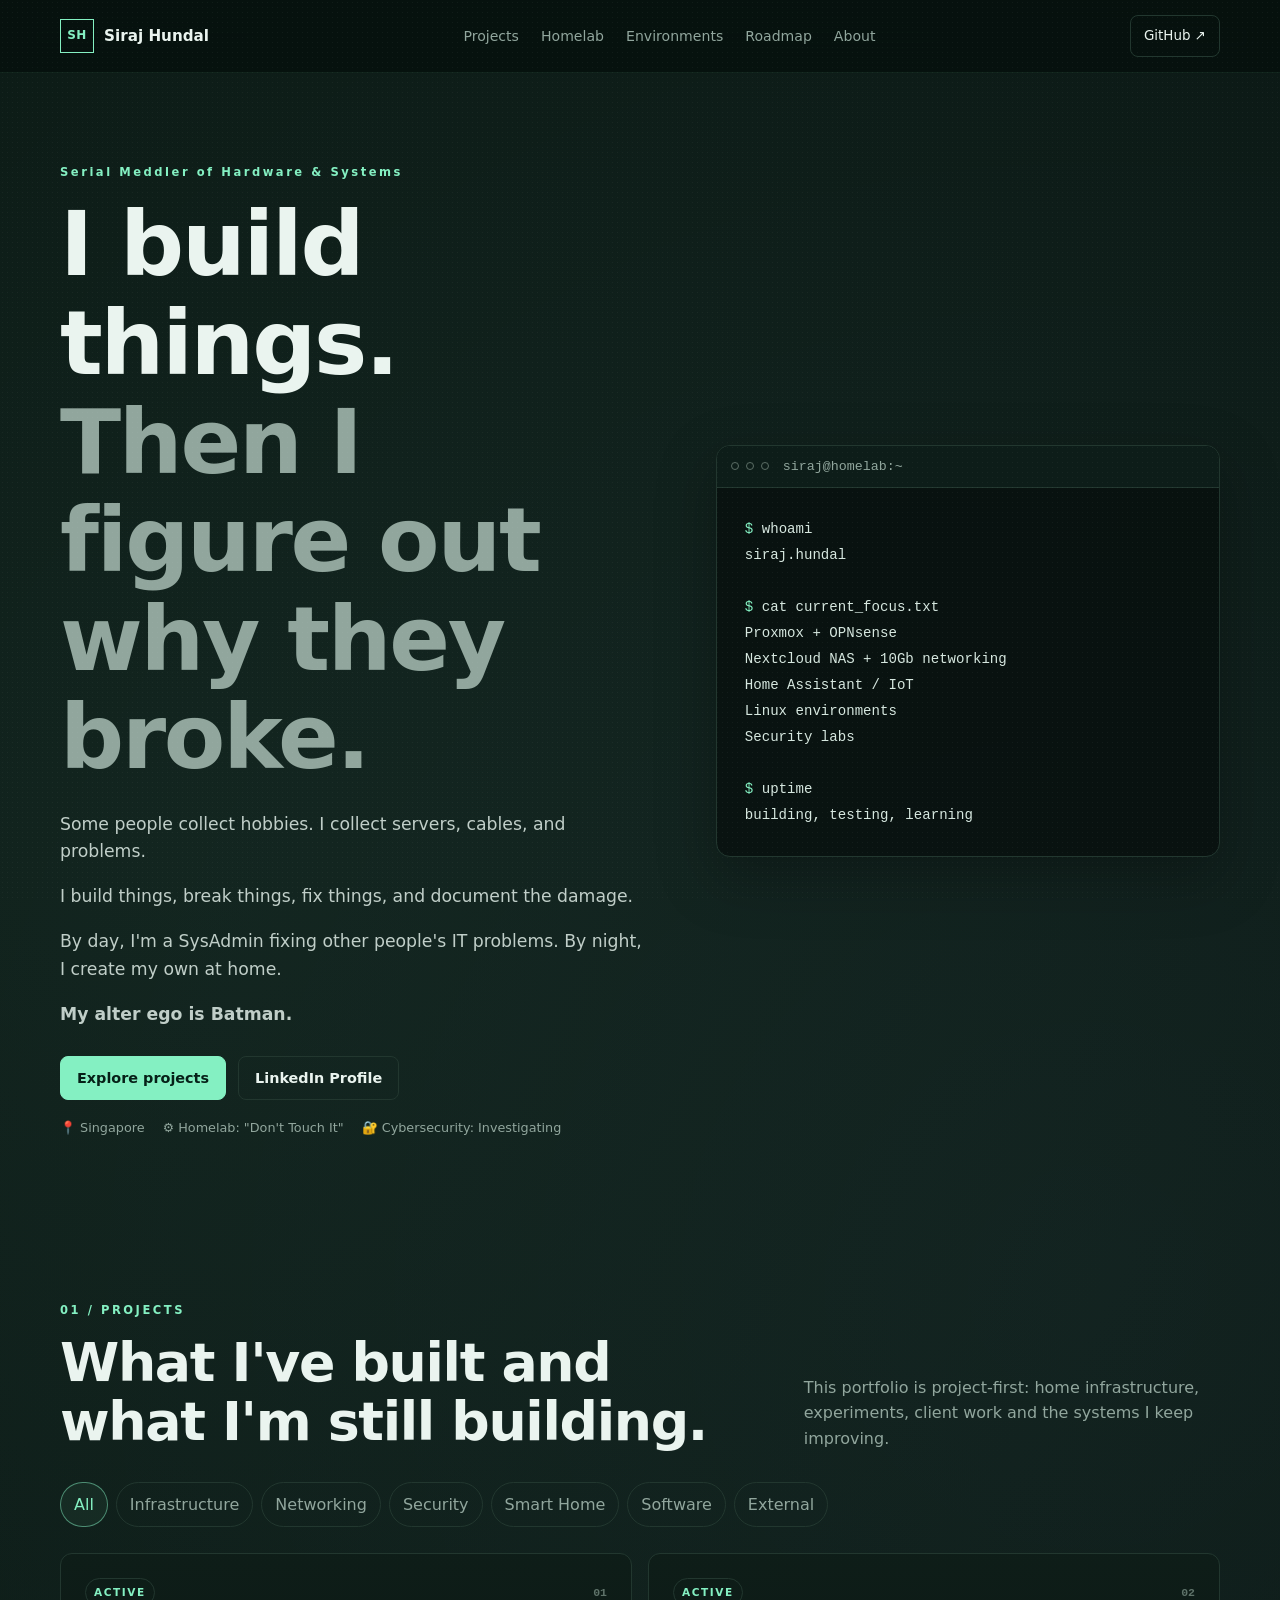
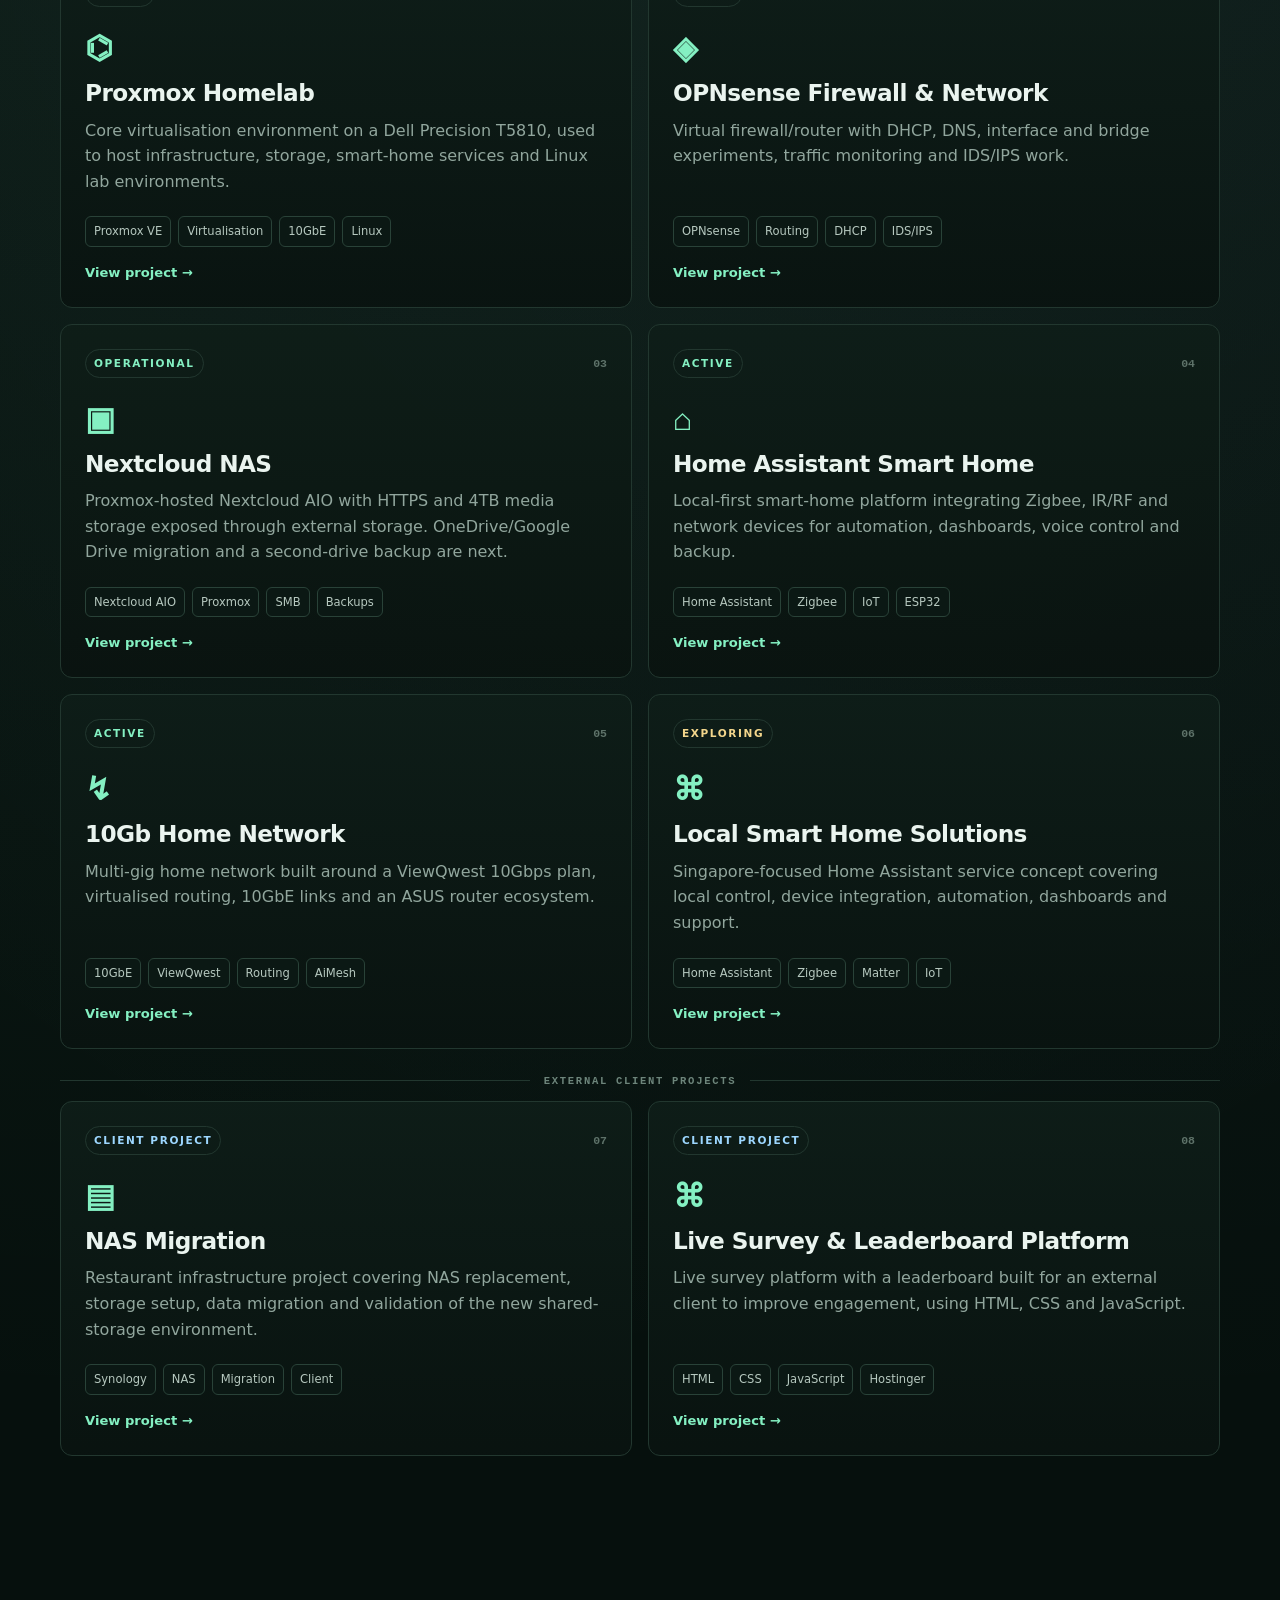
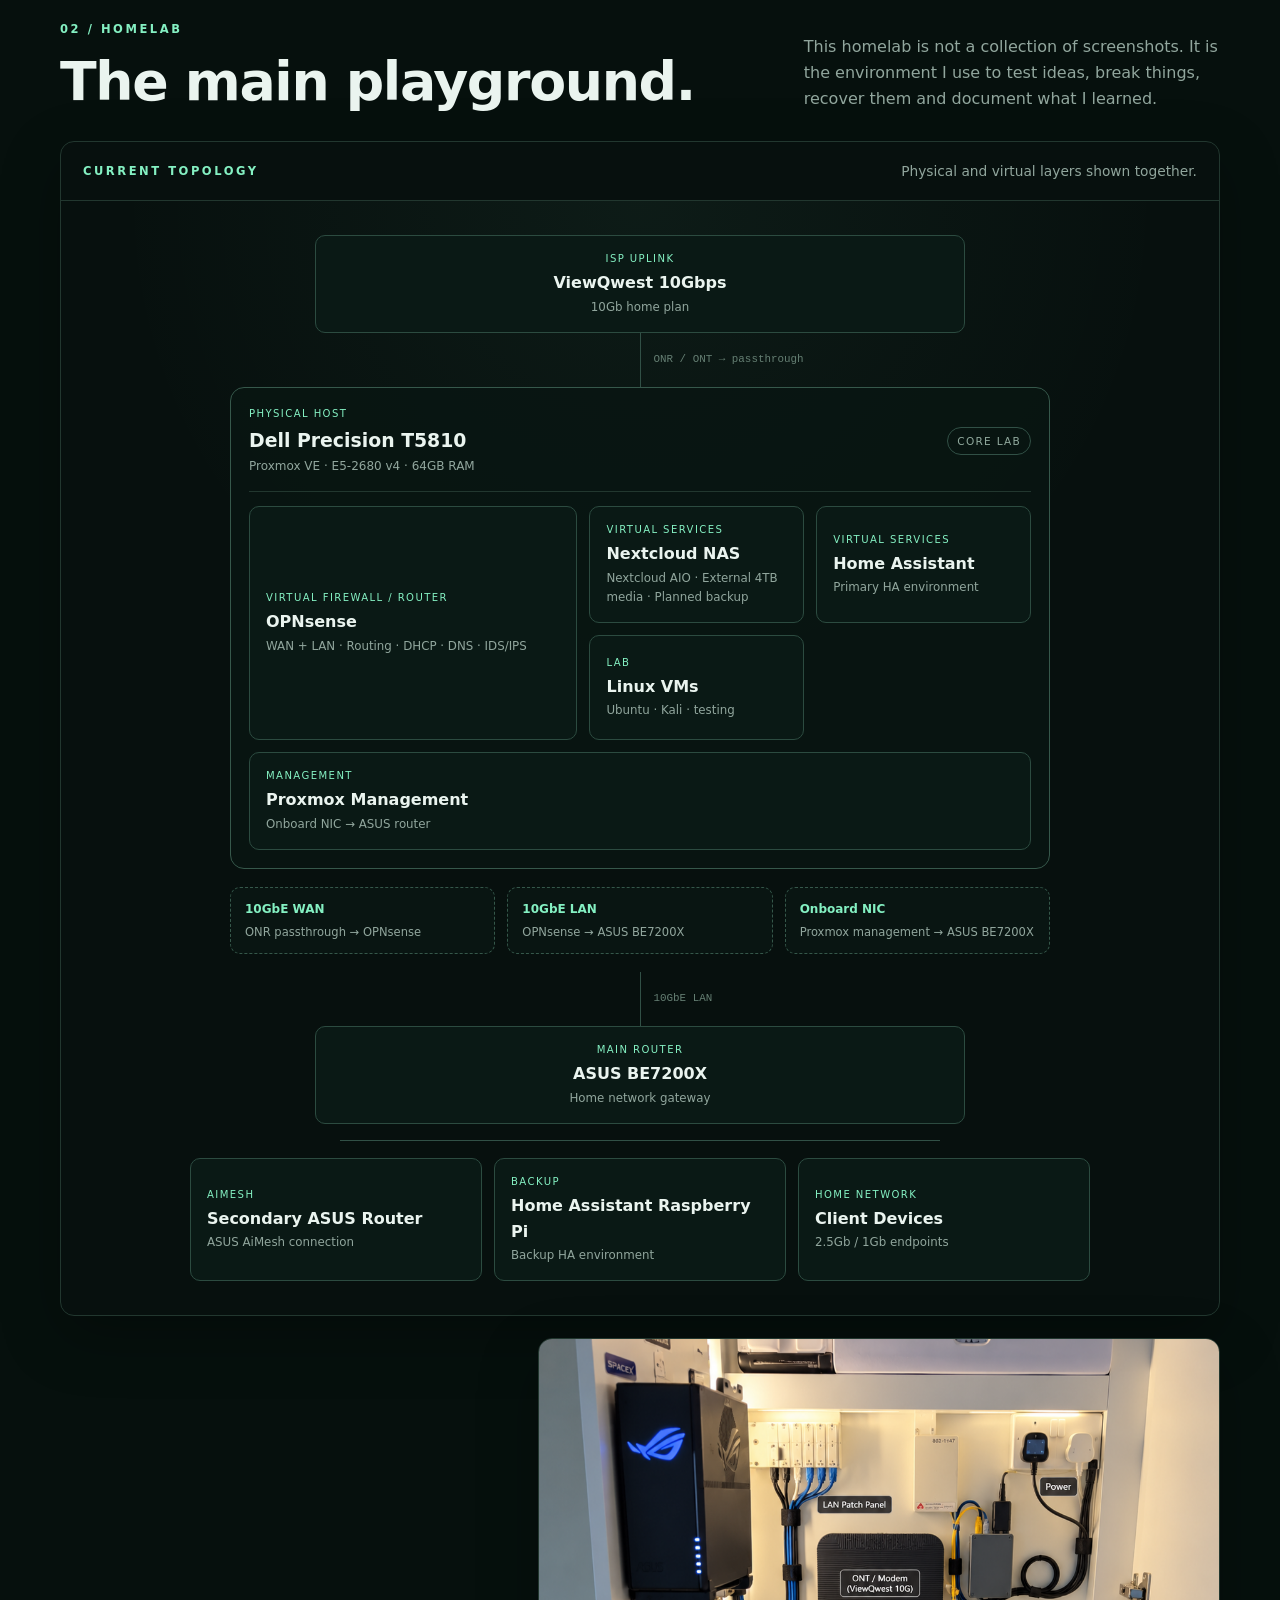
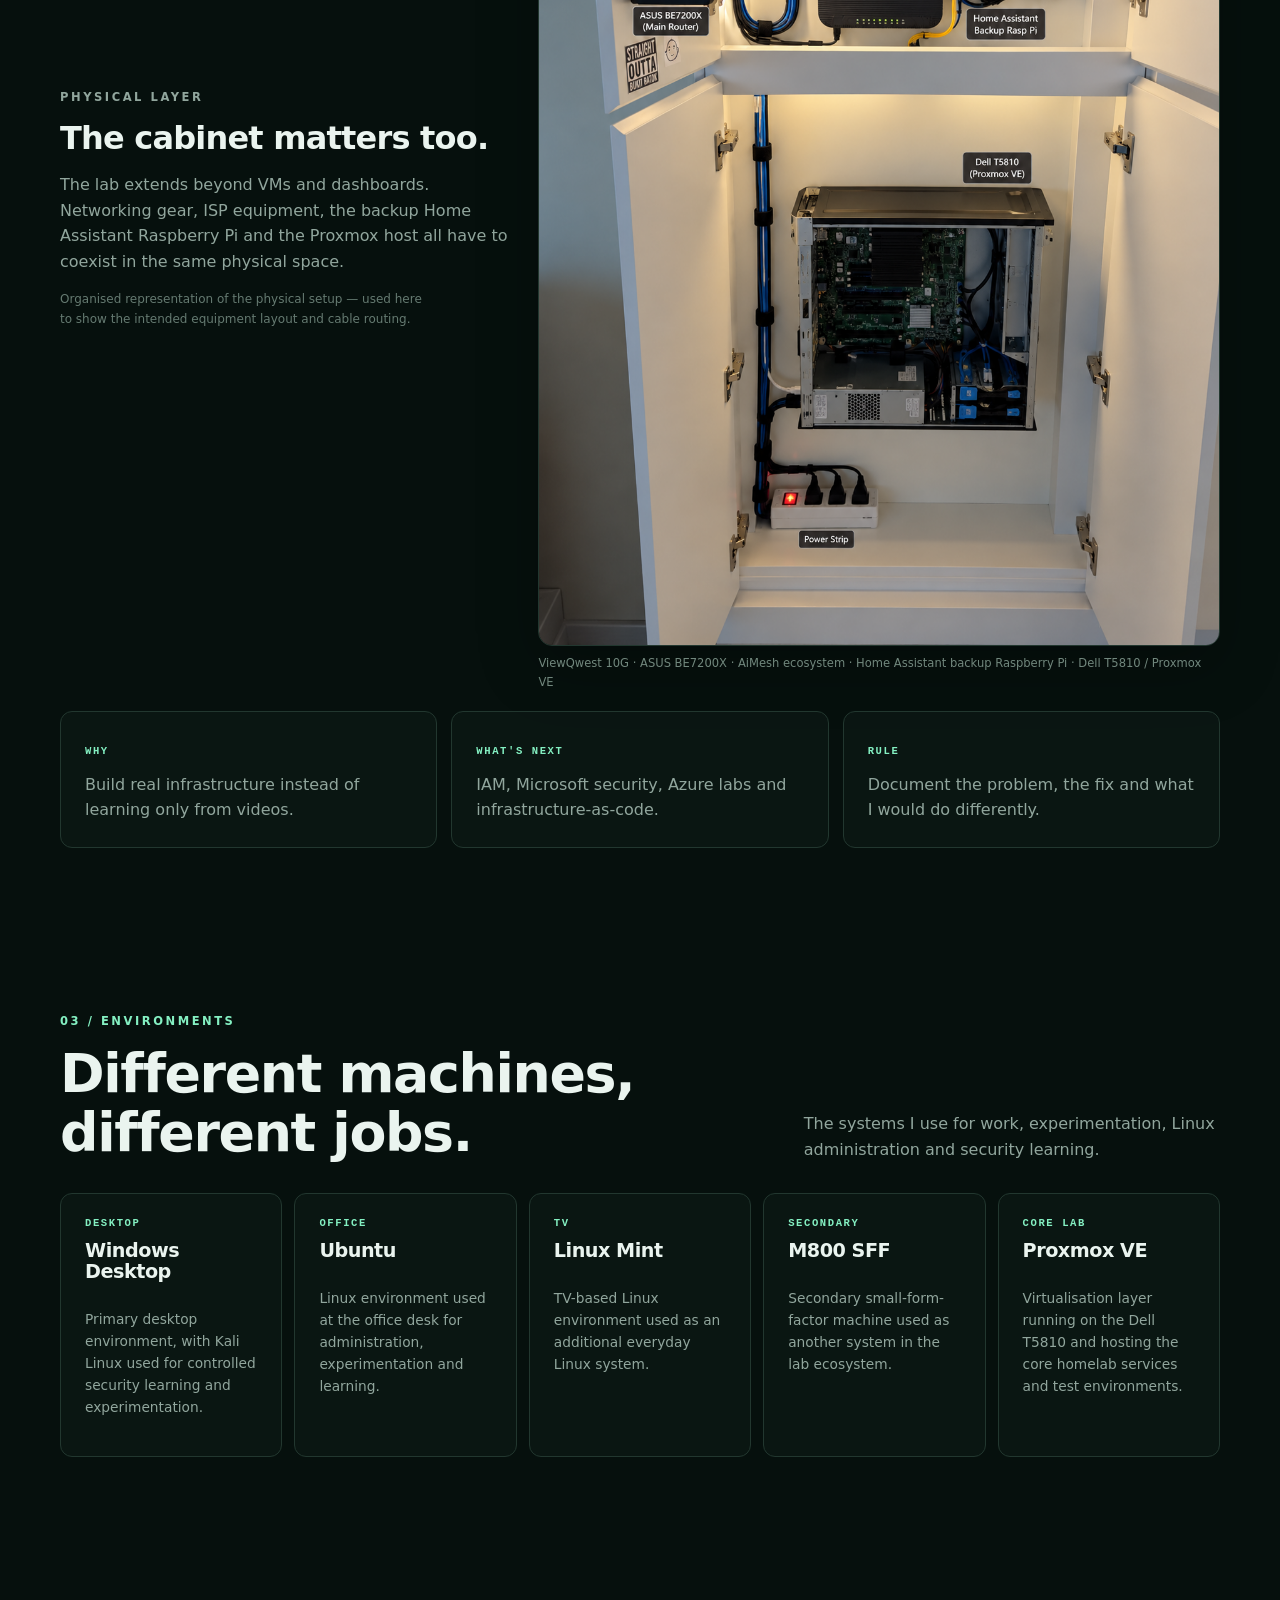
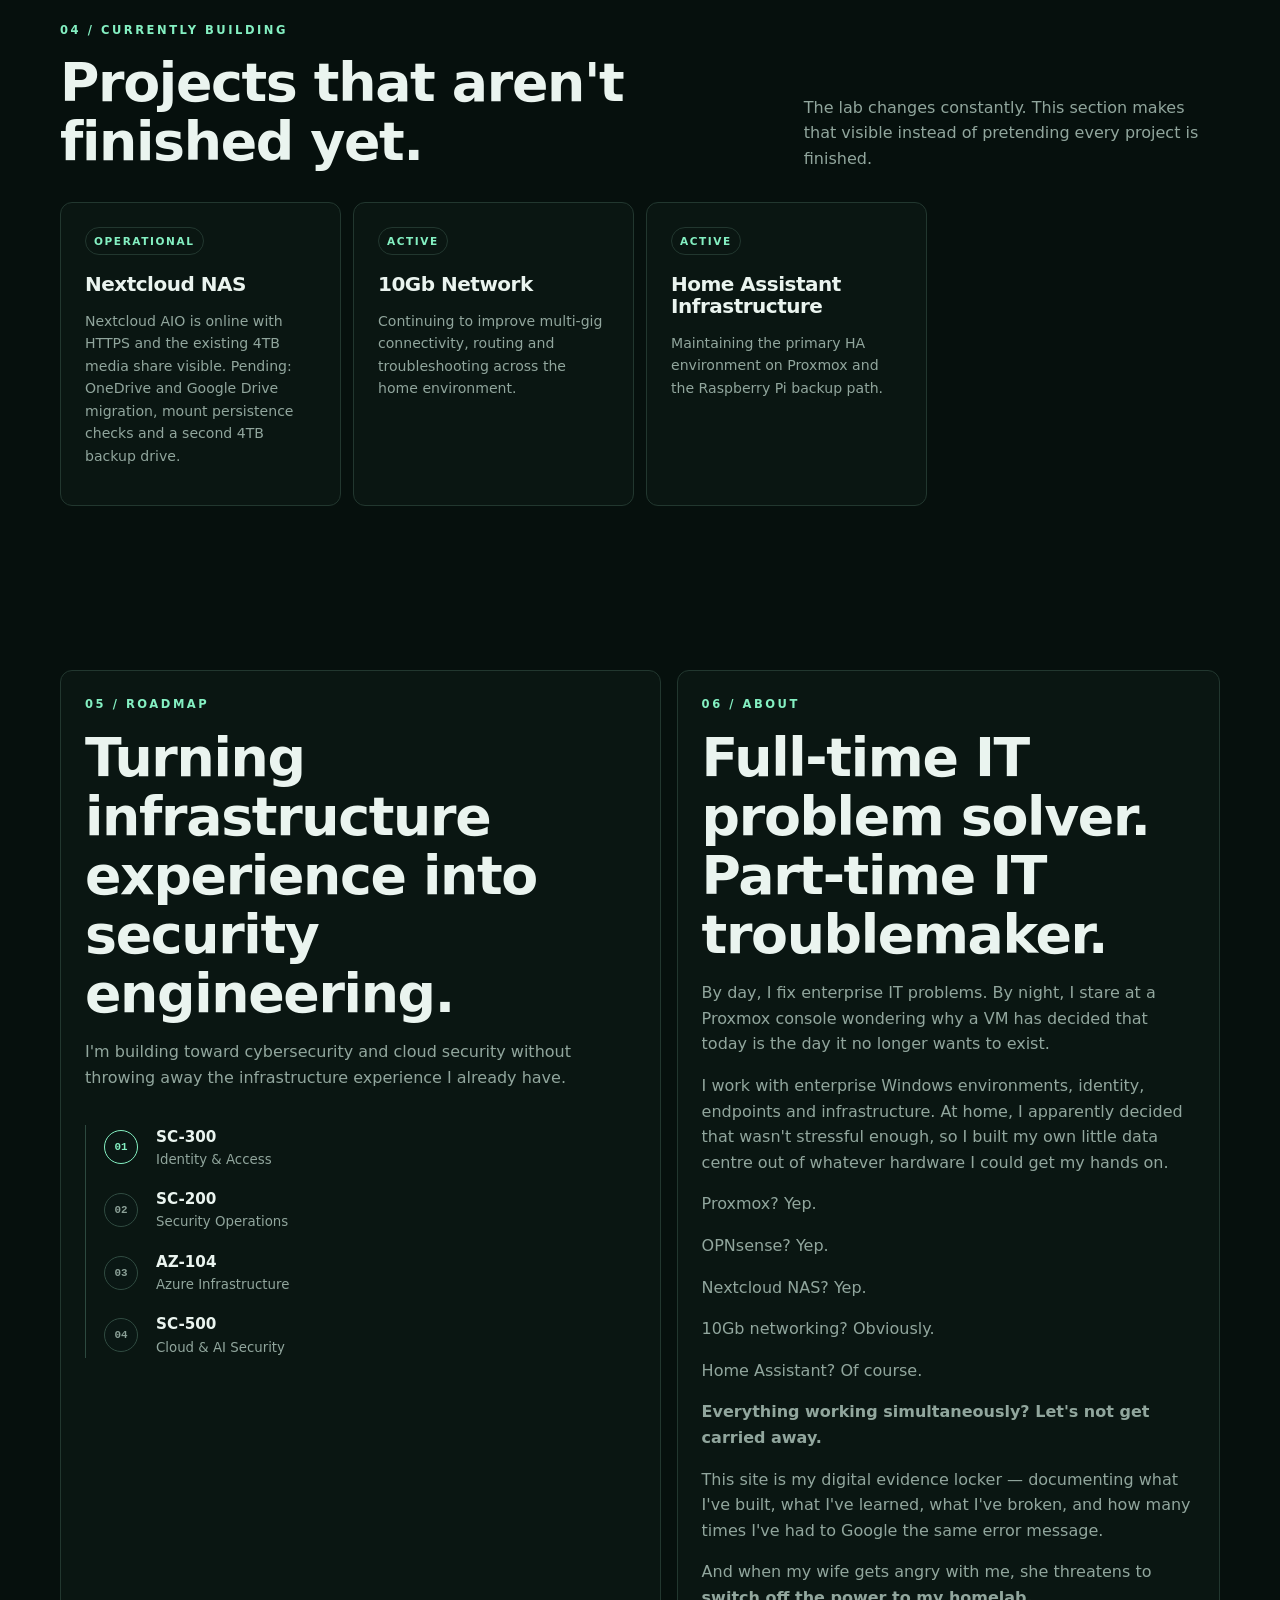
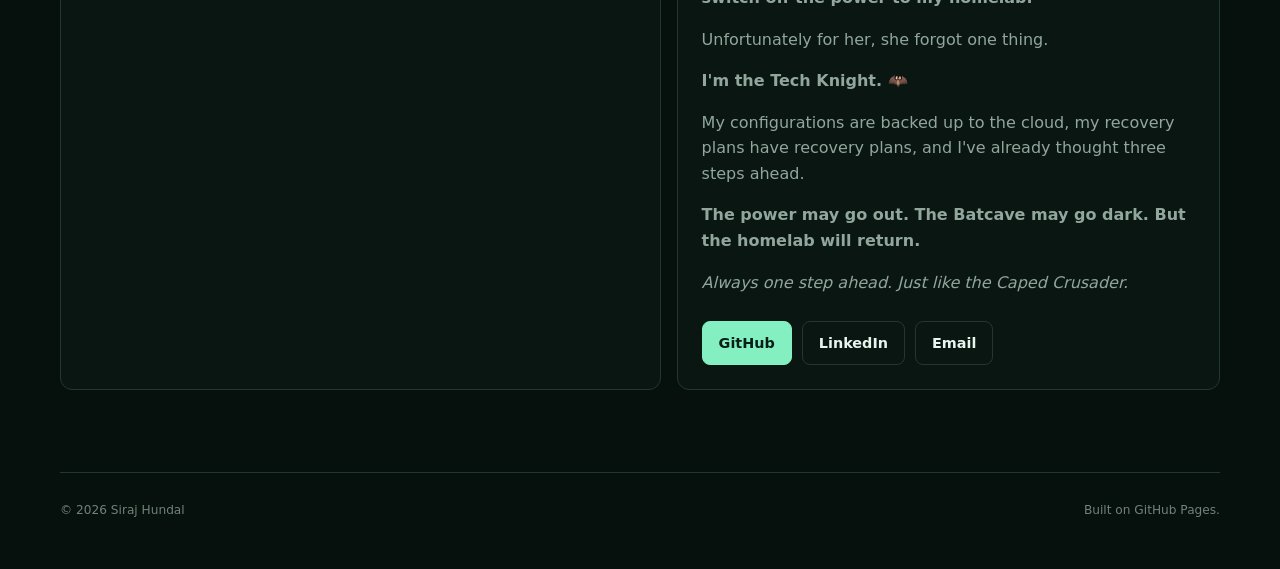
==== index.html @ d9fb0e0b "Update homepage labels to Nextcloud NAS" ====
<!DOCTYPE html>
<html lang="en">
<head>
  <meta charset="UTF-8" />
  <meta name="viewport" content="width=device-width, initial-scale=1.0" />
  <meta name="description" content="Siraj Hundal — project-first portfolio covering homelab infrastructure, networking, Linux, smart home, client projects and cybersecurity learning." />
  <title>Siraj Hundal | Serial Meddler of Hardware & Systems</title>
  <link rel="stylesheet" href="styles.css" />
</head>
<body>
  <div class="noise" aria-hidden="true"></div>
  <header class="site-header">
    <nav class="nav container">
      <a class="brand" href="#top" aria-label="Siraj Hundal home"><span>SH</span><strong>Siraj Hundal</strong></a>
      <div class="nav-links">
        <a href="#projects">Projects</a>
        <a href="#lab">Homelab</a>
        <a href="#environments">Environments</a>
        <a href="#roadmap">Roadmap</a>
        <a href="#about">About</a>
      </div>
      <a class="nav-cta" href="https://github.com/DeChozen1" target="_blank" rel="noreferrer">GitHub ↗</a>
    </nav>
  </header>

  <main id="top">
    <section class="hero container">
      <div class="hero-copy">
        <p class="eyebrow">Serial Meddler of Hardware & Systems</p>
        <h1>I build things.<br /><span>Then I figure out why they broke.</span></h1>
        <p class="hero-text">Some people collect hobbies. I collect servers, cables, and problems.</p>
        <p class="hero-text">I build things, break things, fix things, and document the damage.</p>
        <p class="hero-text">By day, I'm a SysAdmin fixing other people's IT problems. By night, I create my own at home.</p>
        <p class="hero-text"><strong>My alter ego is Batman.</strong></p>
        <div class="hero-actions">
          <a class="button primary" href="#projects">Explore projects</a>
          <a class="button ghost" href="https://www.linkedin.com/in/siraj-0405z/" target="_blank" rel="noreferrer">LinkedIn Profile</a>
        </div>
        <div class="hero-meta">
          <span>📍 Singapore</span>
          <span>⚙️ Homelab: "Don't Touch It"</span>
          <span>🔐 Cybersecurity: Investigating</span>
        </div>
      </div>
      <div class="hero-terminal" aria-label="Current lab focus">
        <div class="terminal-top"><span></span><span></span><span></span><small>siraj@homelab:~</small></div>
        <pre><code><span class="muted">$</span> whoami
siraj.hundal

<span class="muted">$</span> cat current_focus.txt
Proxmox + OPNsense
Nextcloud NAS + 10Gb networking
Home Assistant / IoT
Linux environments
Security labs

<span class="muted">$</span> uptime
building, testing, learning</code></pre>
      </div>
    </section>

    <section class="section container" id="projects">
      <div class="section-heading">
        <div>
          <p class="eyebrow">01 / PROJECTS</p>
          <h2>What I've built and what I'm still building.</h2>
        </div>
        <p class="section-intro">This portfolio is project-first: home infrastructure, experiments, client work and the systems I keep improving.</p>
      </div>

      <div class="filters" role="tablist" aria-label="Project filters">
        <button class="filter active" data-filter="all">All</button>
        <button class="filter" data-filter="infrastructure">Infrastructure</button>
        <button class="filter" data-filter="networking">Networking</button>
        <button class="filter" data-filter="security">Security</button>
        <button class="filter" data-filter="smart-home">Smart Home</button>
        <button class="filter" data-filter="software">Software</button>
        <button class="filter" data-filter="external">External</button>
      </div>

      <div class="project-grid">
        <article class="project-card featured" data-category="infrastructure networking security">
          <div class="card-top"><span class="status active">ACTIVE</span><span class="project-number">01</span></div>
          <div class="project-icon">⌬</div>
          <h3>Proxmox Homelab</h3>
          <p>Core virtualisation environment on a Dell Precision T5810, used to host infrastructure, storage, smart-home services and Linux lab environments.</p>
          <div class="tags"><span>Proxmox VE</span><span>Virtualisation</span><span>10GbE</span><span>Linux</span></div>
          <a class="text-link" href="projects/proxmox-homelab.html">View project →</a>
        </article>

        <article class="project-card" data-category="networking security infrastructure">
          <div class="card-top"><span class="status active">ACTIVE</span><span class="project-number">02</span></div>
          <div class="project-icon">◈</div>
          <h3>OPNsense Firewall & Network</h3>
          <p>Virtual firewall/router with DHCP, DNS, interface and bridge experiments, traffic monitoring and IDS/IPS work.</p>
          <div class="tags"><span>OPNsense</span><span>Routing</span><span>DHCP</span><span>IDS/IPS</span></div>
          <a class="text-link" href="projects/opnsense.html">View project →</a>
        </article>

        <article class="project-card" data-category="infrastructure">
          <div class="card-top"><span class="status active">OPERATIONAL</span><span class="project-number">03</span></div>
          <div class="project-icon">▣</div>
          <h3>Nextcloud NAS</h3>
          <p>Proxmox-hosted Nextcloud AIO with HTTPS and 4TB media storage exposed through external storage. OneDrive/Google Drive migration and a second-drive backup are next.</p>
          <div class="tags"><span>Nextcloud AIO</span><span>Proxmox</span><span>SMB</span><span>Backups</span></div>
          <a class="text-link" href="projects/truenas.html">View project →</a>
        </article>

        <article class="project-card" data-category="smart-home security infrastructure">
          <div class="card-top"><span class="status active">ACTIVE</span><span class="project-number">04</span></div>
          <div class="project-icon">⌂</div>
          <h3>Home Assistant Smart Home</h3>
          <p>Local-first smart-home platform integrating Zigbee, IR/RF and network devices for automation, dashboards, voice control and backup.</p>
          <div class="tags"><span>Home Assistant</span><span>Zigbee</span><span>IoT</span><span>ESP32</span></div>
          <a class="text-link" href="projects/home-assistant.html">View project →</a>
        </article>

        <article class="project-card" data-category="networking infrastructure security">
          <div class="card-top"><span class="status active">ACTIVE</span><span class="project-number">05</span></div>
          <div class="project-icon">↯</div>
          <h3>10Gb Home Network</h3>
          <p>Multi-gig home network built around a ViewQwest 10Gbps plan, virtualised routing, 10GbE links and an ASUS router ecosystem.</p>
          <div class="tags"><span>10GbE</span><span>ViewQwest</span><span>Routing</span><span>AiMesh</span></div>
          <a class="text-link" href="projects/10gb-network.html">View project →</a>
        </article>

        <article class="project-card" data-category="smart-home">
          <div class="card-top"><span class="status exploring">EXPLORING</span><span class="project-number">06</span></div>
          <div class="project-icon">⌘</div>
          <h3>Local Smart Home Solutions</h3>
          <p>Singapore-focused Home Assistant service concept covering local control, device integration, automation, dashboards and support.</p>
          <div class="tags"><span>Home Assistant</span><span>Zigbee</span><span>Matter</span><span>IoT</span></div>
          <a class="text-link" href="projects/smart-home-solutions.html">View project →</a>
        </article>

        <div class="project-divider" data-category="external"><span>EXTERNAL CLIENT PROJECTS</span></div>

        <article class="project-card" data-category="external infrastructure networking">
          <div class="card-top"><span class="status external">CLIENT PROJECT</span><span class="project-number">07</span></div>
          <div class="project-icon">▤</div>
          <h3>NAS Migration</h3>
          <p>Restaurant infrastructure project covering NAS replacement, storage setup, data migration and validation of the new shared-storage environment.</p>
          <div class="tags"><span>Synology</span><span>NAS</span><span>Migration</span><span>Client</span></div>
          <a class="text-link" href="projects/anjappar-nas.html">View project →</a>
        </article>

        <article class="project-card" data-category="external software">
          <div class="card-top"><span class="status external">CLIENT PROJECT</span><span class="project-number">08</span></div>
          <div class="project-icon">⌘</div>
          <h3>Live Survey & Leaderboard Platform</h3>
          <p>Live survey platform with a leaderboard built for an external client to improve engagement, using HTML, CSS and JavaScript.</p>
          <div class="tags"><span>HTML</span><span>CSS</span><span>JavaScript</span><span>Hostinger</span></div>
          <a class="text-link" href="projects/survey-platform.html">View project →</a>
        </article>
      </div>
    </section>

    <section class="section container" id="lab">
      <div class="section-heading">
        <div>
          <p class="eyebrow">02 / HOMELAB</p>
          <h2>The main playground.</h2>
        </div>
        <p class="section-intro">This homelab is not a collection of screenshots. It is the environment I use to test ideas, break things, recover them and document what I learned.</p>
      </div>

      <div class="architecture-wrap">
        <div class="architecture-heading">
          <span class="eyebrow">CURRENT TOPOLOGY</span>
          <p>Physical and virtual layers shown together.</p>
        </div>
        <div class="architecture">
          <div class="node uplink"><small>ISP UPLINK</small><strong>ViewQwest 10Gbps</strong><em>10Gb home plan</em></div>
          <div class="flow-line"><span>ONR / ONT → passthrough</span></div>

          <div class="host-shell">
            <div class="host-head">
              <div><small>PHYSICAL HOST</small><strong>Dell Precision T5810</strong><em>Proxmox VE · E5-2680 v4 · 64GB RAM</em></div>
              <span class="host-badge">CORE LAB</span>
            </div>
            <div class="host-grid">
              <div class="node firewall-inner"><small>VIRTUAL FIREWALL / ROUTER</small><strong>OPNsense</strong><em>WAN + LAN · Routing · DHCP · DNS · IDS/IPS</em></div>
              <div class="node service"><small>VIRTUAL SERVICES</small><strong>Nextcloud NAS</strong><em>Nextcloud AIO · External 4TB media · Planned backup</em></div>
              <div class="node service"><small>VIRTUAL SERVICES</small><strong>Home Assistant</strong><em>Primary HA environment</em></div>
              <div class="node service"><small>LAB</small><strong>Linux VMs</strong><em>Ubuntu · Kali · testing</em></div>
              <div class="node management"><small>MANAGEMENT</small><strong>Proxmox Management</strong><em>Onboard NIC → ASUS router</em></div>
            </div>
          </div>

          <div class="dual-path">
            <div class="path-card"><b>10GbE WAN</b><span>ONR passthrough → OPNsense</span></div>
            <div class="path-card"><b>10GbE LAN</b><span>OPNsense → ASUS BE7200X</span></div>
            <div class="path-card"><b>Onboard NIC</b><span>Proxmox management → ASUS BE7200X</span></div>
          </div>

          <div class="flow-line"><span>10GbE LAN</span></div>
          <div class="node router"><small>MAIN ROUTER</small><strong>ASUS BE7200X</strong><em>Home network gateway</em></div>

          <div class="router-branches">
            <div class="node compact"><small>AIMESH</small><strong>Secondary ASUS Router</strong><em>ASUS AiMesh connection</em></div>
            <div class="node compact"><small>BACKUP</small><strong>Home Assistant Raspberry Pi</strong><em>Backup HA environment</em></div>
            <div class="node compact"><small>HOME NETWORK</small><strong>Client Devices</strong><em>2.5Gb / 1Gb endpoints</em></div>
          </div>
        </div>
      </div>

      <div class="physical-section">
        <div class="physical-copy">
          <p class="eyebrow">PHYSICAL LAYER</p>
          <h3>The cabinet matters too.</h3>
          <p>The lab extends beyond VMs and dashboards. Networking gear, ISP equipment, the backup Home Assistant Raspberry Pi and the Proxmox host all have to coexist in the same physical space.</p>
          <p class="disclaimer">Organised representation of the physical setup — used here to show the intended equipment layout and cable routing.</p>
        </div>
        <figure class="cabinet-figure">
          <img src="assets/homelab-cabinet-organized.png" alt="Organised representation of Siraj's home networking cabinet with ASUS BE7200X router, ViewQwest 10G ONT/modem, backup Home Assistant Raspberry Pi and Dell T5810 Proxmox server." />
          <figcaption>ViewQwest 10G · ASUS BE7200X · AiMesh ecosystem · Home Assistant backup Raspberry Pi · Dell T5810 / Proxmox VE</figcaption>
        </figure>
      </div>

      <div class="lab-notes">
        <div><span class="note-kicker">WHY</span><p>Build real infrastructure instead of learning only from videos.</p></div>
        <div><span class="note-kicker">WHAT'S NEXT</span><p>IAM, Microsoft security, Azure labs and infrastructure-as-code.</p></div>
        <div><span class="note-kicker">RULE</span><p>Document the problem, the fix and what I would do differently.</p></div>
      </div>
    </section>

    <section class="section container" id="environments">
      <div class="section-heading">
        <div>
          <p class="eyebrow">03 / ENVIRONMENTS</p>
          <h2>Different machines, different jobs.</h2>
        </div>
        <p class="section-intro">The systems I use for work, experimentation, Linux administration and security learning.</p>
      </div>
      <div class="environment-grid">
        <article class="environment-card"><span class="env-label">DESKTOP</span><h3>Windows Desktop</h3><p>Primary desktop environment, with Kali Linux used for controlled security learning and experimentation.</p></article>
        <article class="environment-card"><span class="env-label">OFFICE</span><h3>Ubuntu</h3><p>Linux environment used at the office desk for administration, experimentation and learning.</p></article>
        <article class="environment-card"><span class="env-label">TV</span><h3>Linux Mint</h3><p>TV-based Linux environment used as an additional everyday Linux system.</p></article>
        <article class="environment-card"><span class="env-label">SECONDARY</span><h3>M800 SFF</h3><p>Secondary small-form-factor machine used as another system in the lab ecosystem.</p></article>
        <article class="environment-card"><span class="env-label">CORE LAB</span><h3>Proxmox VE</h3><p>Virtualisation layer running on the Dell T5810 and hosting the core homelab services and test environments.</p></article>
      </div>
    </section>

    <section class="section container" id="current">
      <div class="section-heading">
        <div>
          <p class="eyebrow">04 / CURRENTLY BUILDING</p>
          <h2>Projects that aren't finished yet.</h2>
        </div>
        <p class="section-intro">The lab changes constantly. This section makes that visible instead of pretending every project is finished.</p>
      </div>
      <div class="current-grid current-grid-3">
        <article class="current-card"><span class="status active">OPERATIONAL</span><h3>Nextcloud NAS</h3><p>Nextcloud AIO is online with HTTPS and the existing 4TB media share visible. Pending: OneDrive and Google Drive migration, mount persistence checks and a second 4TB backup drive.</p></article>
        <article class="current-card"><span class="status active">ACTIVE</span><h3>10Gb Network</h3><p>Continuing to improve multi-gig connectivity, routing and troubleshooting across the home environment.</p></article>
        <article class="current-card"><span class="status active">ACTIVE</span><h3>Home Assistant Infrastructure</h3><p>Maintaining the primary HA environment on Proxmox and the Raspberry Pi backup path.</p></article>
      </div>
    </section>

    <section class="section container split-section" id="roadmap">
      <div class="roadmap-panel">
        <p class="eyebrow">05 / ROADMAP</p>
        <h2>Turning infrastructure experience into security engineering.</h2>
        <p>I'm building toward cybersecurity and cloud security without throwing away the infrastructure experience I already have.</p>
        <div class="roadmap-line">
          <div class="road-step current"><span>01</span><strong>SC-300</strong><small>Identity & Access</small></div>
          <div class="road-step"><span>02</span><strong>SC-200</strong><small>Security Operations</small></div>
          <div class="road-step"><span>03</span><strong>AZ-104</strong><small>Azure Infrastructure</small></div>
          <div class="road-step"><span>04</span><strong>SC-500</strong><small>Cloud & AI Security</small></div>
        </div>
      </div>
      <div class="about-panel" id="about">
        <p class="eyebrow">06 / ABOUT</p>
        <h2>Full-time IT problem solver. Part-time IT troublemaker.</h2>
        <p>By day, I fix enterprise IT problems. By night, I stare at a Proxmox console wondering why a VM has decided that today is the day it no longer wants to exist.</p>
        <p>I work with enterprise Windows environments, identity, endpoints and infrastructure. At home, I apparently decided that wasn't stressful enough, so I built my own little data centre out of whatever hardware I could get my hands on.</p>
        <p>Proxmox? Yep.</p>
        <p>OPNsense? Yep.</p>
        <p>Nextcloud NAS? Yep.</p>
        <p>10Gb networking? Obviously.</p>
        <p>Home Assistant? Of course.</p>
        <p><strong>Everything working simultaneously? Let's not get carried away.</strong></p>
        <p>This site is my digital evidence locker — documenting what I've built, what I've learned, what I've broken, and how many times I've had to Google the same error message.</p>
        <p>And when my wife gets angry with me, she threatens to <strong>switch off the power to my homelab.</strong></p>
        <p>Unfortunately for her, she forgot one thing.</p>
        <p><strong>I'm the Tech Knight. 🦇</strong></p>
        <p>My configurations are backed up to the cloud, my recovery plans have recovery plans, and I've already thought three steps ahead.</p>
        <p><strong>The power may go out. The Batcave may go dark. But the homelab will return.</strong></p>
        <p><em>Always one step ahead. Just like the Caped Crusader.</em></p>
        <div class="contact-row">
          <a class="button primary" href="https://github.com/DeChozen1" target="_blank" rel="noreferrer">GitHub</a>
          <a class="button ghost" href="https://www.linkedin.com/in/siraj-0405z" target="_blank" rel="noreferrer">LinkedIn</a>
          <a class="button ghost" href="mailto:hundalsiraj@gmail.com">Email</a>
        </div>
      </div>
    </section>
  </main>

  <footer class="site-footer container">
    <span>© 2026 Siraj Hundal</span>
    <span>Built on GitHub Pages.</span>
  </footer>
  <script src="script.js"></script>
</body>
</html>
---- styles.css ----
:root{
  --bg:#06100d;--panel:#0b1714;--panel-2:#0d1d19;--text:#eaf4ef;--muted:#91a69d;--line:#22372f;--line-2:#2c4b40;--accent:#84f0c2;--accent-2:#b6f7dc;--warning:#f3d68c;--blue:#9dd7ff;--shadow:0 20px 60px rgba(0,0,0,.28)
}
*{box-sizing:border-box}html{scroll-behavior:smooth}body{margin:0;background:radial-gradient(circle at 15% 10%,rgba(132,240,194,.08),transparent 28%),radial-gradient(circle at 85% 15%,rgba(157,215,255,.05),transparent 24%),var(--bg);color:var(--text);font-family:Inter,ui-sans-serif,system-ui,-apple-system,BlinkMacSystemFont,"Segoe UI",sans-serif;line-height:1.6}a{color:inherit;text-decoration:none}button{font:inherit}.container{width:min(1160px,calc(100% - 40px));margin:0 auto}.noise{position:fixed;inset:0;pointer-events:none;opacity:.045;z-index:20;background-image:radial-gradient(#fff .5px,transparent .5px);background-size:5px 5px}
.site-header{position:sticky;top:0;z-index:10;backdrop-filter:blur(18px);background:rgba(6,16,13,.82);border-bottom:1px solid rgba(132,240,194,.08)}.nav{height:72px;display:flex;align-items:center;justify-content:space-between;gap:24px}.brand{display:flex;align-items:center;gap:10px}.brand span{width:34px;height:34px;display:grid;place-items:center;border:1px solid var(--accent);color:var(--accent);font-size:.75rem;font-weight:800;letter-spacing:.04em}.brand strong{font-size:.95rem}.nav-links{display:flex;gap:22px;color:var(--muted);font-size:.88rem}.nav-links a:hover{color:var(--text)}.nav-cta{border:1px solid var(--line);padding:9px 13px;font-size:.84rem;border-radius:8px}
.hero{min-height:700px;display:grid;grid-template-columns:1.08fr .92fr;gap:64px;align-items:center;padding:90px 0 80px}.eyebrow{font-size:.72rem;letter-spacing:.22em;color:var(--accent);font-weight:700;margin:0 0 14px}h1,h2,h3{line-height:1.1;letter-spacing:-.025em}h1{font-size:clamp(3rem,7vw,6.4rem);margin:0 0 24px;max-width:760px}h1 span{color:var(--muted)}h2{margin:0;font-size:clamp(2rem,4.2vw,4rem)}h3{margin:0 0 12px}.hero-text{max-width:650px;font-size:1.08rem;color:#c0cec8}.hero-actions{display:flex;gap:12px;margin:28px 0 18px;flex-wrap:wrap}.button{display:inline-flex;align-items:center;justify-content:center;min-height:44px;padding:0 16px;border-radius:8px;font-weight:750;font-size:.9rem;border:1px solid var(--line)}.button.primary{color:#062018;background:var(--accent);border-color:var(--accent)}.button.primary:hover{background:var(--accent-2)}.button.ghost{color:var(--text);background:transparent}.button.ghost:hover{border-color:#48665a}.hero-meta{display:flex;gap:18px;flex-wrap:wrap;color:var(--muted);font-size:.8rem}.hero-terminal{border:1px solid var(--line);background:rgba(6,13,12,.72);box-shadow:var(--shadow);border-radius:14px;overflow:hidden}.terminal-top{height:42px;display:flex;align-items:center;gap:7px;padding:0 14px;background:var(--panel-2);border-bottom:1px solid var(--line)}.terminal-top span{width:8px;height:8px;border-radius:50%;border:1px solid #5b6d65}.terminal-top small{margin-left:7px;color:var(--muted);font-family:ui-monospace,SFMono-Regular,Menlo,monospace}.hero-terminal pre{margin:0;padding:28px;font:500 .88rem/1.85 ui-monospace,SFMono-Regular,Menlo,monospace;color:#d6e7df;min-height:350px}.muted{color:var(--accent)}
.section{padding:82px 0}.section-heading{display:grid;grid-template-columns:1fr .6fr;gap:50px;align-items:end;margin-bottom:30px}.section-intro{margin:0;color:var(--muted)}.filters{display:flex;gap:8px;flex-wrap:wrap;margin-bottom:26px}.filter{border:1px solid var(--line);background:transparent;color:var(--muted);padding:9px 13px;border-radius:999px;cursor:pointer}.filter.active,.filter:hover{border-color:rgba(132,240,194,.5);color:var(--accent);background:rgba(132,240,194,.05)}
.project-grid{display:grid;grid-template-columns:repeat(2,minmax(0,1fr));gap:16px}.project-card{position:relative;padding:24px;min-height:300px;border:1px solid var(--line);background:linear-gradient(180deg,rgba(14,29,24,.94),rgba(9,19,16,.94));border-radius:12px;display:flex;flex-direction:column;transition:transform .2s ease,border-color .2s ease}.project-card:hover{transform:translateY(-3px);border-color:#3a5a4d}.project-card.hidden{display:none}.card-top{display:flex;align-items:center;justify-content:space-between}.status{font-size:.66rem;letter-spacing:.15em;font-weight:800;border:1px solid var(--line);padding:5px 8px;border-radius:999px;display:inline-block}.status.active{color:var(--accent)}.status.building{color:var(--blue)}.status.exploring{color:var(--warning)}.status.complete{color:#bdbdbd}.status.external{color:var(--blue)}.project-number{font:600 .72rem ui-monospace,SFMono-Regular,Menlo,monospace;color:#5e7269}.project-icon{margin:28px 0 13px;color:var(--accent);font:700 2rem/1 ui-monospace,monospace}.project-card h3{font-size:1.45rem}.project-card p{margin:0;color:var(--muted);max-width:58ch}.tags{display:flex;flex-wrap:wrap;gap:7px;margin-top:auto;padding-top:22px}.tags span{border:1px solid #294238;background:#0b1814;color:#b6c8bf;padding:5px 8px;font-size:.72rem;border-radius:6px}.text-link{color:var(--accent);margin-top:15px;font-size:.82rem;font-weight:700}
.architecture-wrap{border:1px solid var(--line);border-radius:14px;background:rgba(8,17,15,.7);box-shadow:var(--shadow);overflow:hidden}.architecture-heading{display:flex;justify-content:space-between;align-items:center;gap:20px;padding:18px 22px;border-bottom:1px solid var(--line)}.architecture-heading .eyebrow{margin:0}.architecture-heading p{margin:0;color:var(--muted);font-size:.86rem}.architecture{padding:34px;background:radial-gradient(circle at 50% 0%,rgba(132,240,194,.05),transparent 42%)}.node{border:1px solid var(--line-2);background:#0a1915;border-radius:10px;padding:15px 16px;min-height:92px;display:flex;flex-direction:column;justify-content:center}.node small{color:var(--accent);font-size:.63rem;letter-spacing:.14em}.node strong{font-size:1rem;margin-top:3px}.node em{color:var(--muted);font-size:.74rem;font-style:normal;margin-top:2px}.node.uplink,.node.router{width:min(650px,100%);margin:auto;text-align:center}.flow-line{height:54px;width:1px;background:#315046;margin:auto;position:relative}.flow-line span{position:absolute;left:14px;top:50%;transform:translateY(-50%);white-space:nowrap;color:#657f73;font-size:.68rem;font-family:ui-monospace,monospace}.host-shell{max-width:820px;margin:auto;border:1px solid #36584b;border-radius:14px;background:rgba(9,22,18,.86);padding:18px}.host-head{display:flex;align-items:center;justify-content:space-between;gap:18px;padding-bottom:15px;border-bottom:1px solid var(--line)}.host-head>div{display:flex;flex-direction:column}.host-head small{color:var(--accent);font-size:.63rem;letter-spacing:.14em}.host-head strong{font-size:1.18rem;margin-top:3px}.host-head em{color:var(--muted);font-size:.75rem;font-style:normal;margin-top:2px}.host-badge{border:1px solid #315046;border-radius:999px;padding:5px 9px;color:#91aa9e;font-size:.66rem;letter-spacing:.12em}.host-grid{display:grid;grid-template-columns:1.3fr .85fr .85fr;gap:12px;margin-top:14px}.firewall-inner{grid-row:span 2}.service,.management{min-height:105px}.management{grid-column:1/-1;min-height:88px}.dual-path{display:grid;grid-template-columns:repeat(3,1fr);gap:12px;max-width:820px;margin:18px auto}.path-card{border:1px dashed #35574a;border-radius:10px;padding:12px 14px;background:rgba(10,25,21,.7);display:flex;flex-direction:column}.path-card b{color:var(--accent);font-size:.75rem}.path-card span{color:var(--muted);font-size:.72rem;margin-top:4px}.router-branches{position:relative;display:grid;grid-template-columns:repeat(3,1fr);gap:12px;max-width:900px;margin:34px auto 0}.router-branches:before{content:"";position:absolute;left:16.7%;right:16.7%;top:-18px;height:1px;background:#315046}.node.compact{min-height:112px}.lab-notes{display:grid;grid-template-columns:repeat(3,1fr);gap:14px;margin-top:20px}.lab-notes>div,.roadmap-panel,.about-panel,.environment-card,.current-card{border:1px solid var(--line);border-radius:12px;background:rgba(12,24,20,.78);padding:24px}.note-kicker,.env-label{color:var(--accent);font:700 .66rem/1 ui-monospace,monospace;letter-spacing:.15em}.lab-notes p{color:var(--muted);margin:10px 0 0}.project-divider{grid-column:1/-1;display:flex;align-items:center;gap:14px;margin:10px 0 -2px;color:#6d857b;font:700 .66rem ui-monospace,SFMono-Regular,Menlo,monospace;letter-spacing:.16em}.project-divider:before,.project-divider:after{content:"";height:1px;background:var(--line);flex:1}.project-divider.hidden{display:none}.environment-card{min-height:220px}.environment-card h3{margin-top:12px}.current-grid-3{grid-template-columns:repeat(3,1fr)}
.physical-section{display:grid;grid-template-columns:.8fr 1.2fr;gap:24px;align-items:center;margin-top:22px}.physical-copy h3{font-size:2rem}.physical-copy p{color:var(--muted);max-width:48ch}.physical-copy .disclaimer{font-size:.75rem;color:#657a71}.cabinet-figure{margin:0}.cabinet-figure img{width:100%;display:block;border:1px solid var(--line);border-radius:14px;box-shadow:var(--shadow)}.cabinet-figure figcaption{color:#71877d;font-size:.72rem;margin-top:8px}
.environment-grid{display:grid;grid-template-columns:repeat(5,1fr);gap:12px}.environment-card{min-height:250px;display:flex;flex-direction:column}.environment-card h3{font-size:1.2rem;margin-top:12px}.environment-card p{color:var(--muted);font-size:.86rem}.current-grid{display:grid;grid-template-columns:repeat(4,1fr);gap:12px}.current-card{min-height:190px}.current-card h3{margin-top:18px;font-size:1.25rem}.current-card p{color:var(--muted);font-size:.88rem}
.split-section{display:grid;grid-template-columns:1.05fr .95fr;gap:16px}.roadmap-panel>p:not(.eyebrow),.about-panel>p:not(.eyebrow){color:var(--muted);max-width:60ch}.roadmap-line{margin-top:34px;border-left:1px solid #2d493f;padding-left:18px;display:grid;gap:17px}.road-step{position:relative;display:grid;grid-template-columns:42px 1fr;column-gap:10px;align-items:center}.road-step span{grid-row:1/span 2;width:34px;height:34px;display:grid;place-items:center;border:1px solid #304b41;border-radius:50%;color:#8ba097;font:700 .68rem ui-monospace,monospace;background:#0a1714}.road-step.current span{border-color:var(--accent);color:var(--accent)}.road-step strong{font-size:.95rem}.road-step small{color:var(--muted)}.contact-row{display:flex;gap:10px;flex-wrap:wrap;margin-top:26px}.site-footer{display:flex;justify-content:space-between;gap:20px;padding:28px 0 48px;border-top:1px solid var(--line);color:#6f837a;font-size:.76rem}
@media(max-width:1100px){.environment-grid{grid-template-columns:repeat(3,1fr)}.current-grid{grid-template-columns:repeat(2,1fr)}}@media(max-width:900px){.hero,.section-heading,.split-section,.physical-section{grid-template-columns:1fr}.hero{padding-top:62px;min-height:auto}.hero-terminal{max-width:700px}.host-grid{grid-template-columns:1fr 1fr}.firewall-inner{grid-row:auto}.management{grid-column:1/-1}.router-branches,.dual-path,.lab-notes{grid-template-columns:1fr}.router-branches:before{display:none}.environment-grid{grid-template-columns:repeat(2,1fr)}}@media(max-width:650px){.container{width:min(100% - 24px,1160px)}.nav{height:64px}.nav-links{display:none}h1{font-size:clamp(2.75rem,14vw,4.7rem)}.project-grid,.current-grid,.environment-grid{grid-template-columns:1fr}.section{padding:58px 0}.architecture{padding:18px}.architecture-heading{align-items:flex-start;flex-direction:column}.flow-line span{display:none}.host-head{align-items:flex-start;flex-direction:column}.host-grid{grid-template-columns:1fr}.management{grid-column:auto}.site-footer{flex-direction:column}}
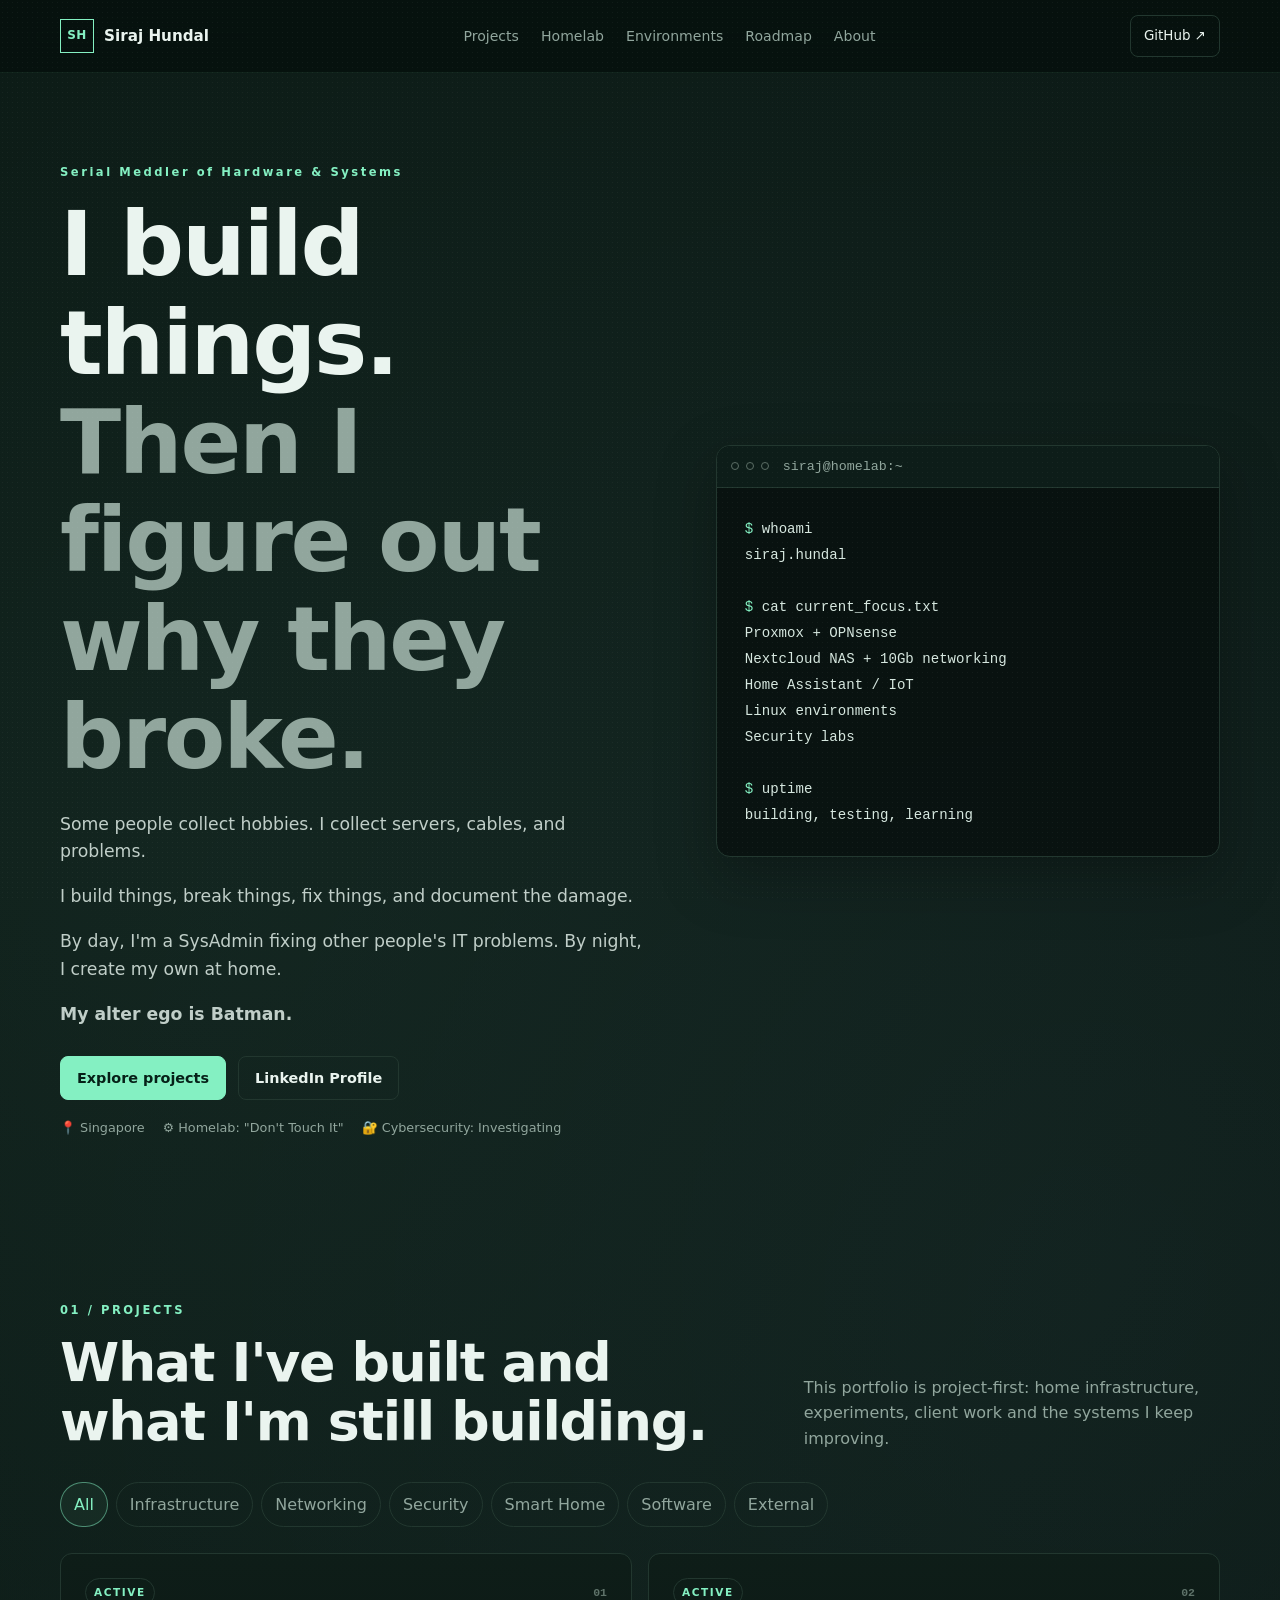
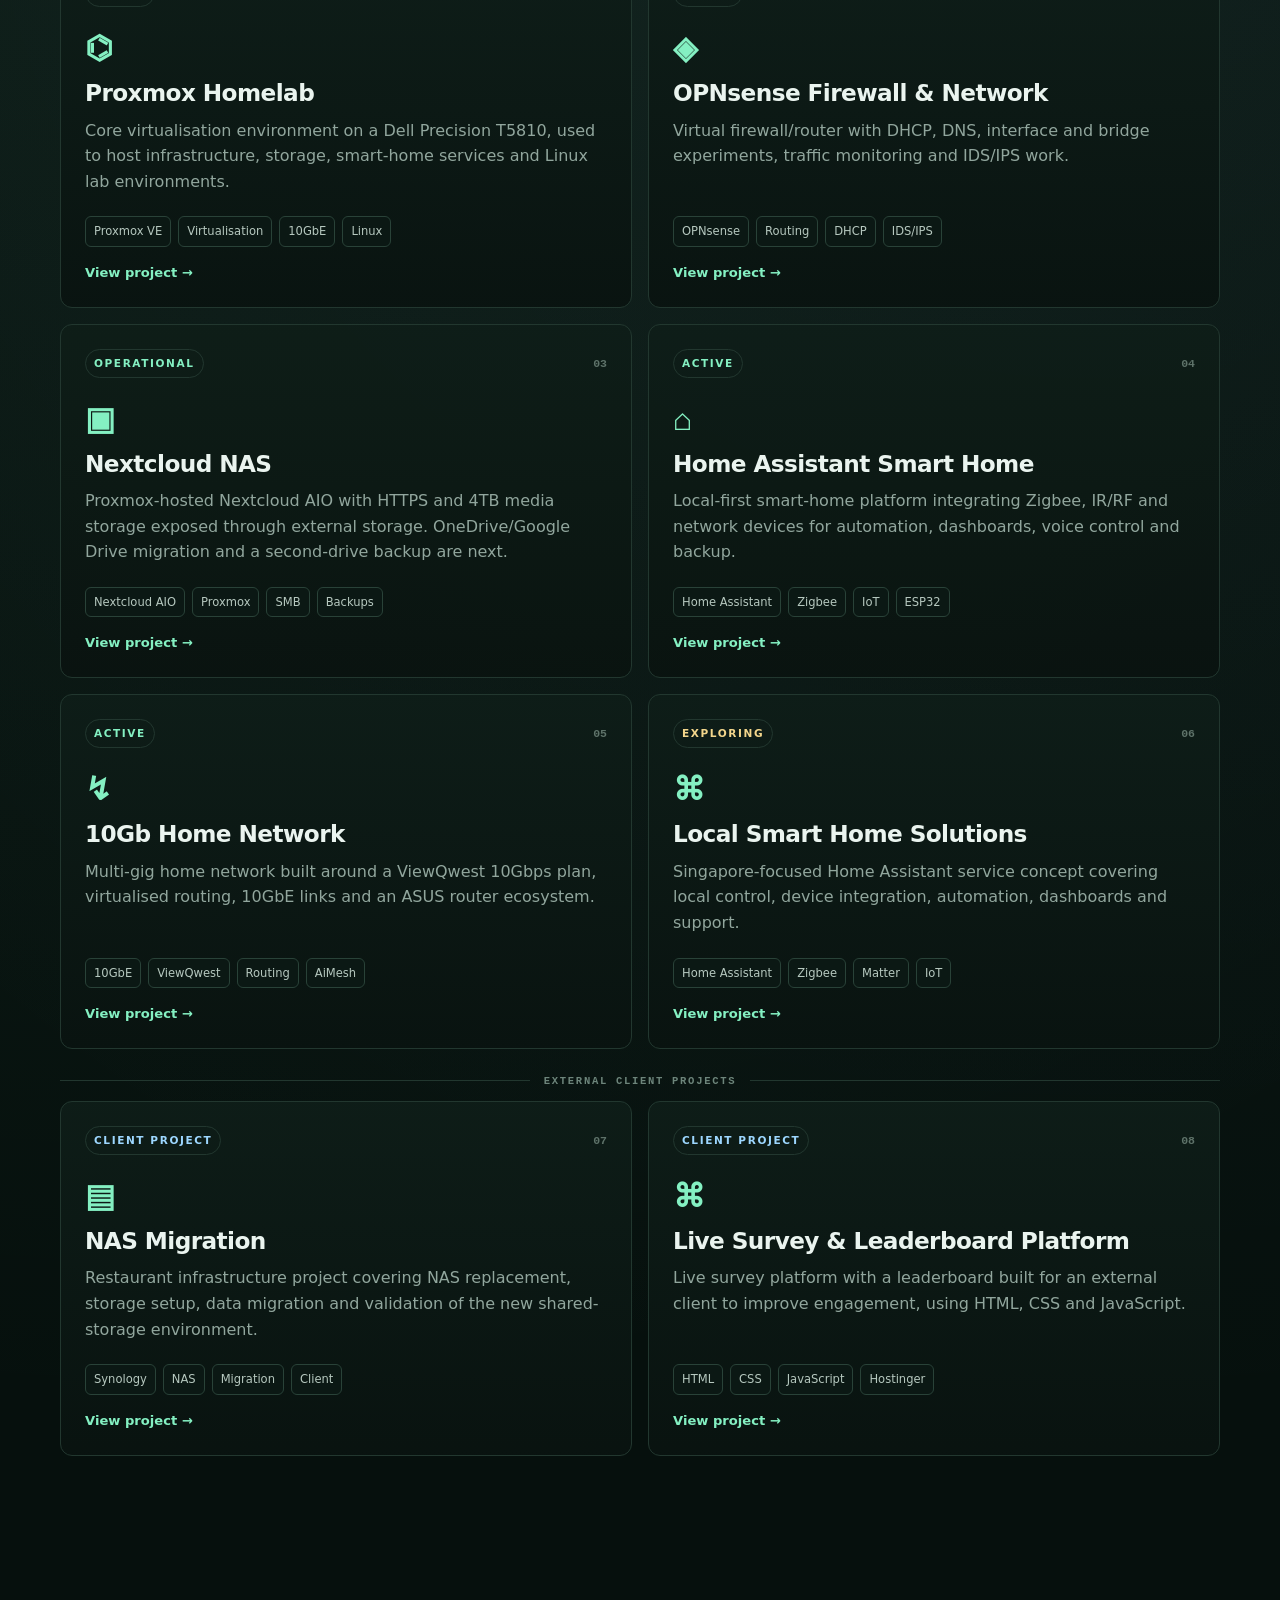
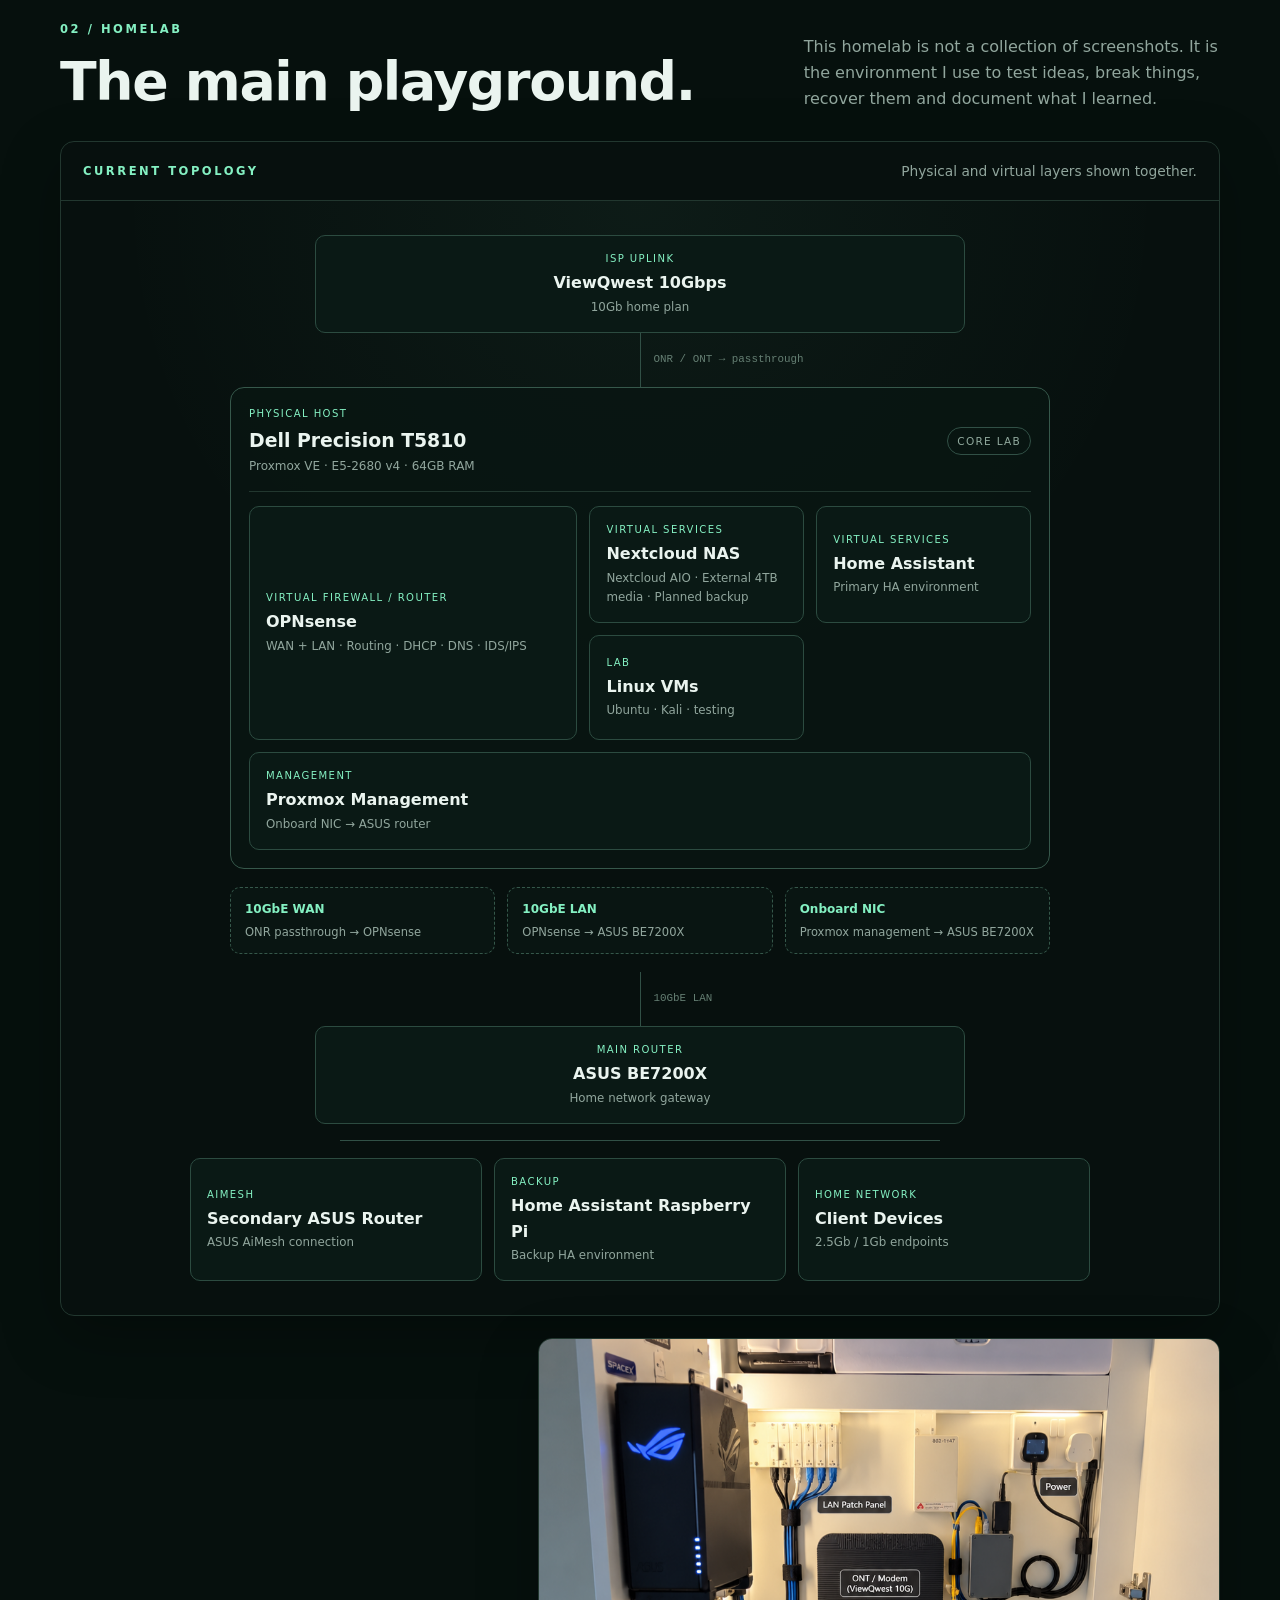
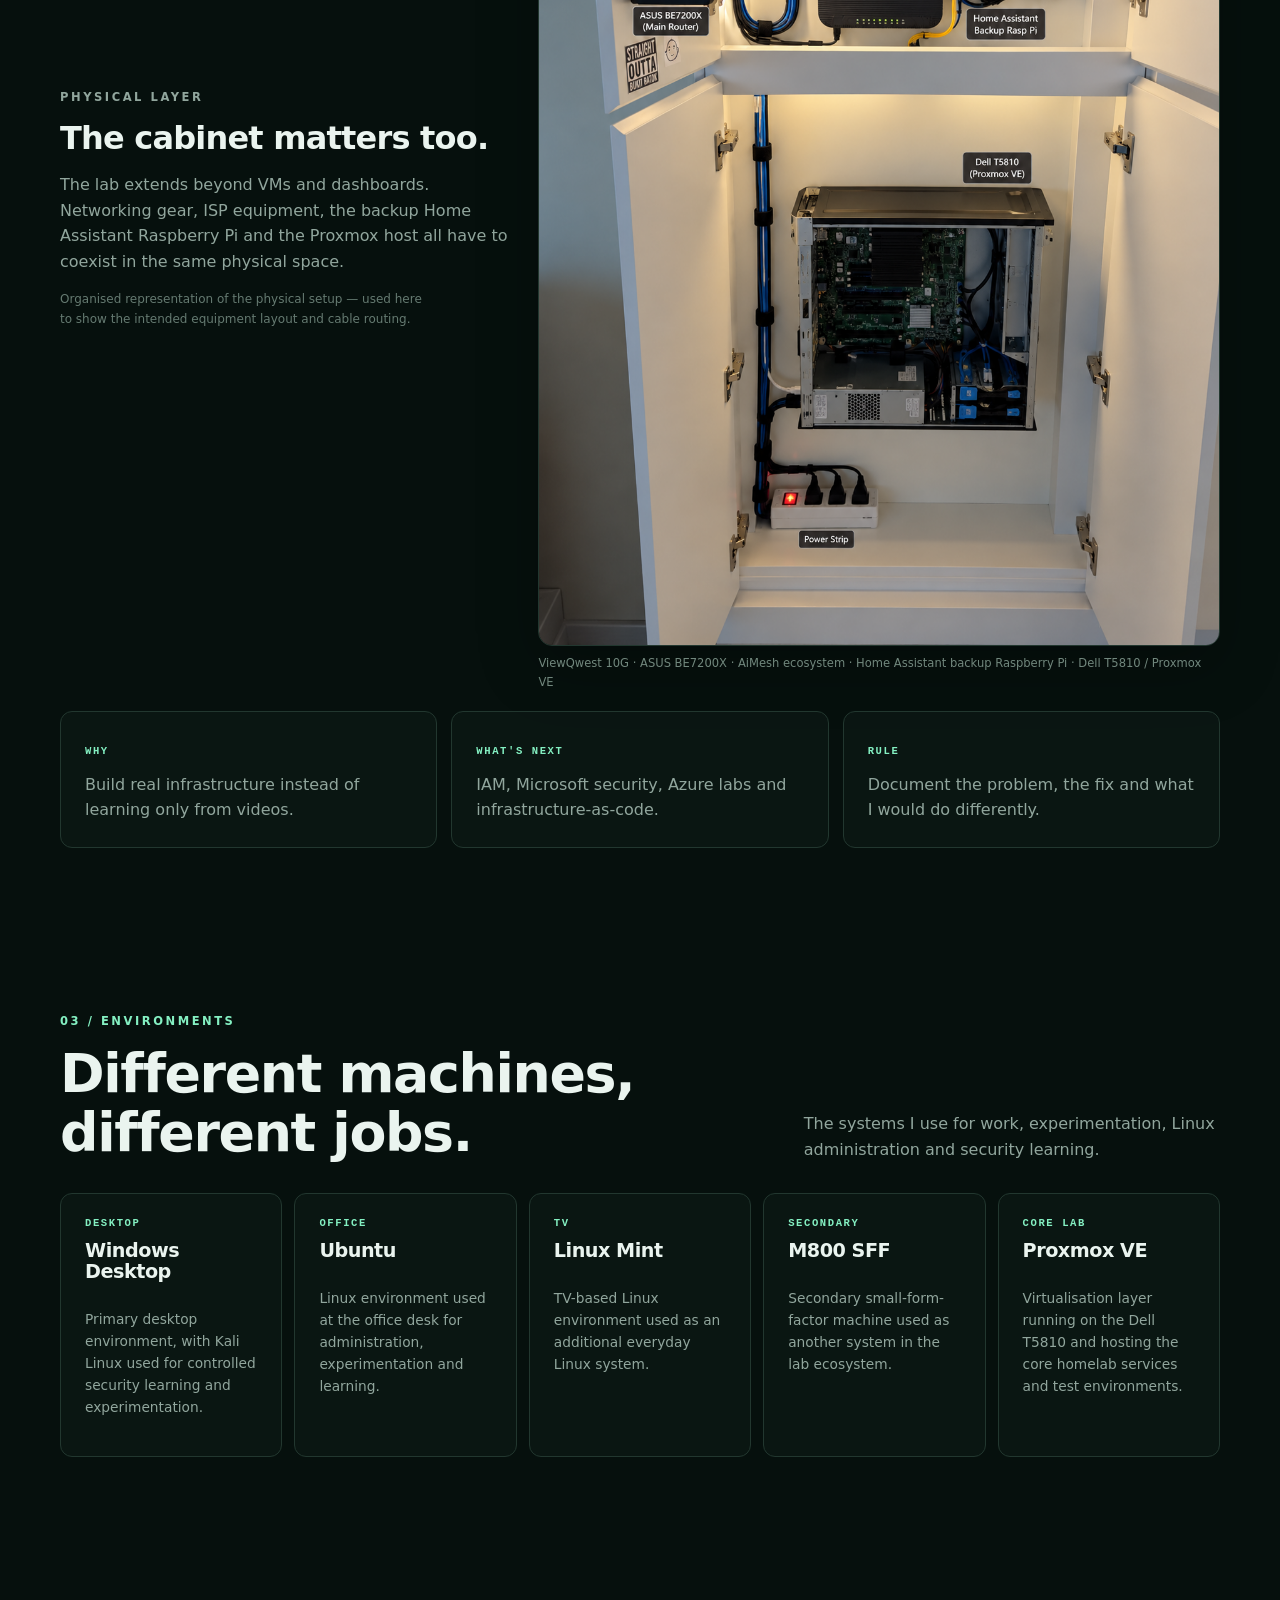
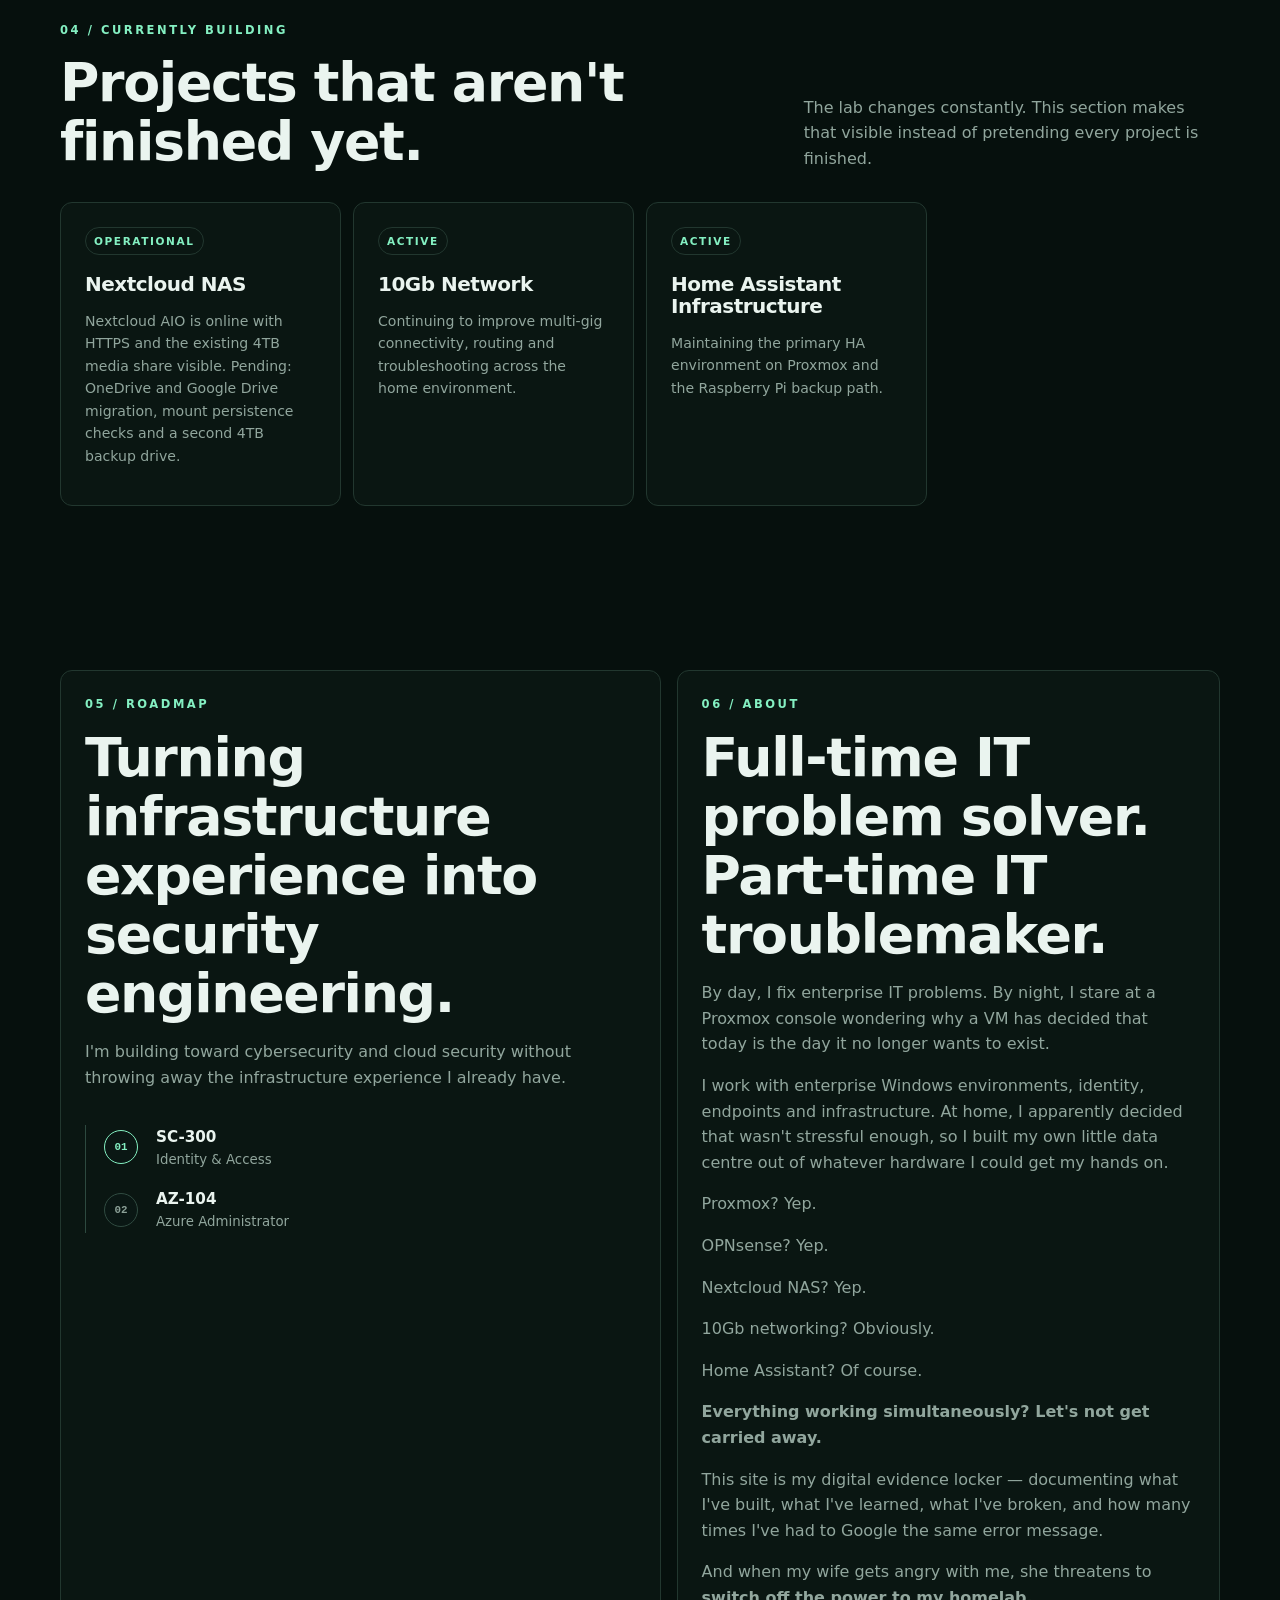
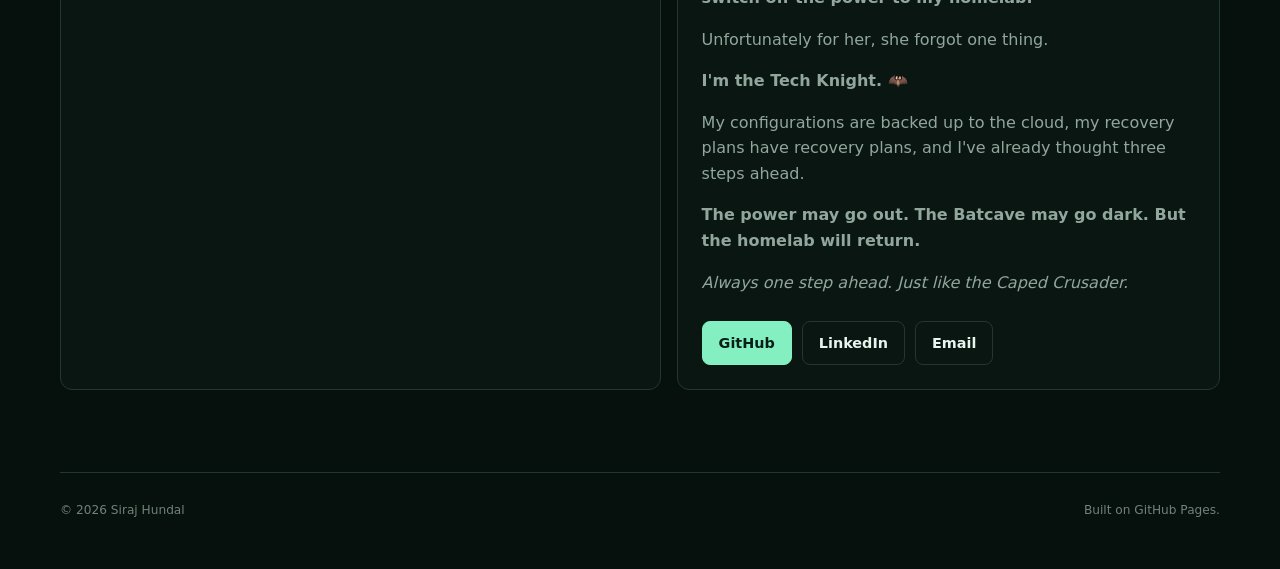
==== commit c1de1b69: "Simplify certification roadmap to SC-300 and AZ-104" ====
--- a/index.html
+++ b/index.html
@@ -263,9 +263,7 @@
         <p>I'm building toward cybersecurity and cloud security without throwing away the infrastructure experience I already have.</p>
         <div class="roadmap-line">
           <div class="road-step current"><span>01</span><strong>SC-300</strong><small>Identity & Access</small></div>
-          <div class="road-step"><span>02</span><strong>SC-200</strong><small>Security Operations</small></div>
-          <div class="road-step"><span>03</span><strong>AZ-104</strong><small>Azure Infrastructure</small></div>
-          <div class="road-step"><span>04</span><strong>SC-500</strong><small>Cloud & AI Security</small></div>
+          <div class="road-step"><span>02</span><strong>AZ-104</strong><small>Azure Administrator</small></div>
         </div>
       </div>
       <div class="about-panel" id="about">
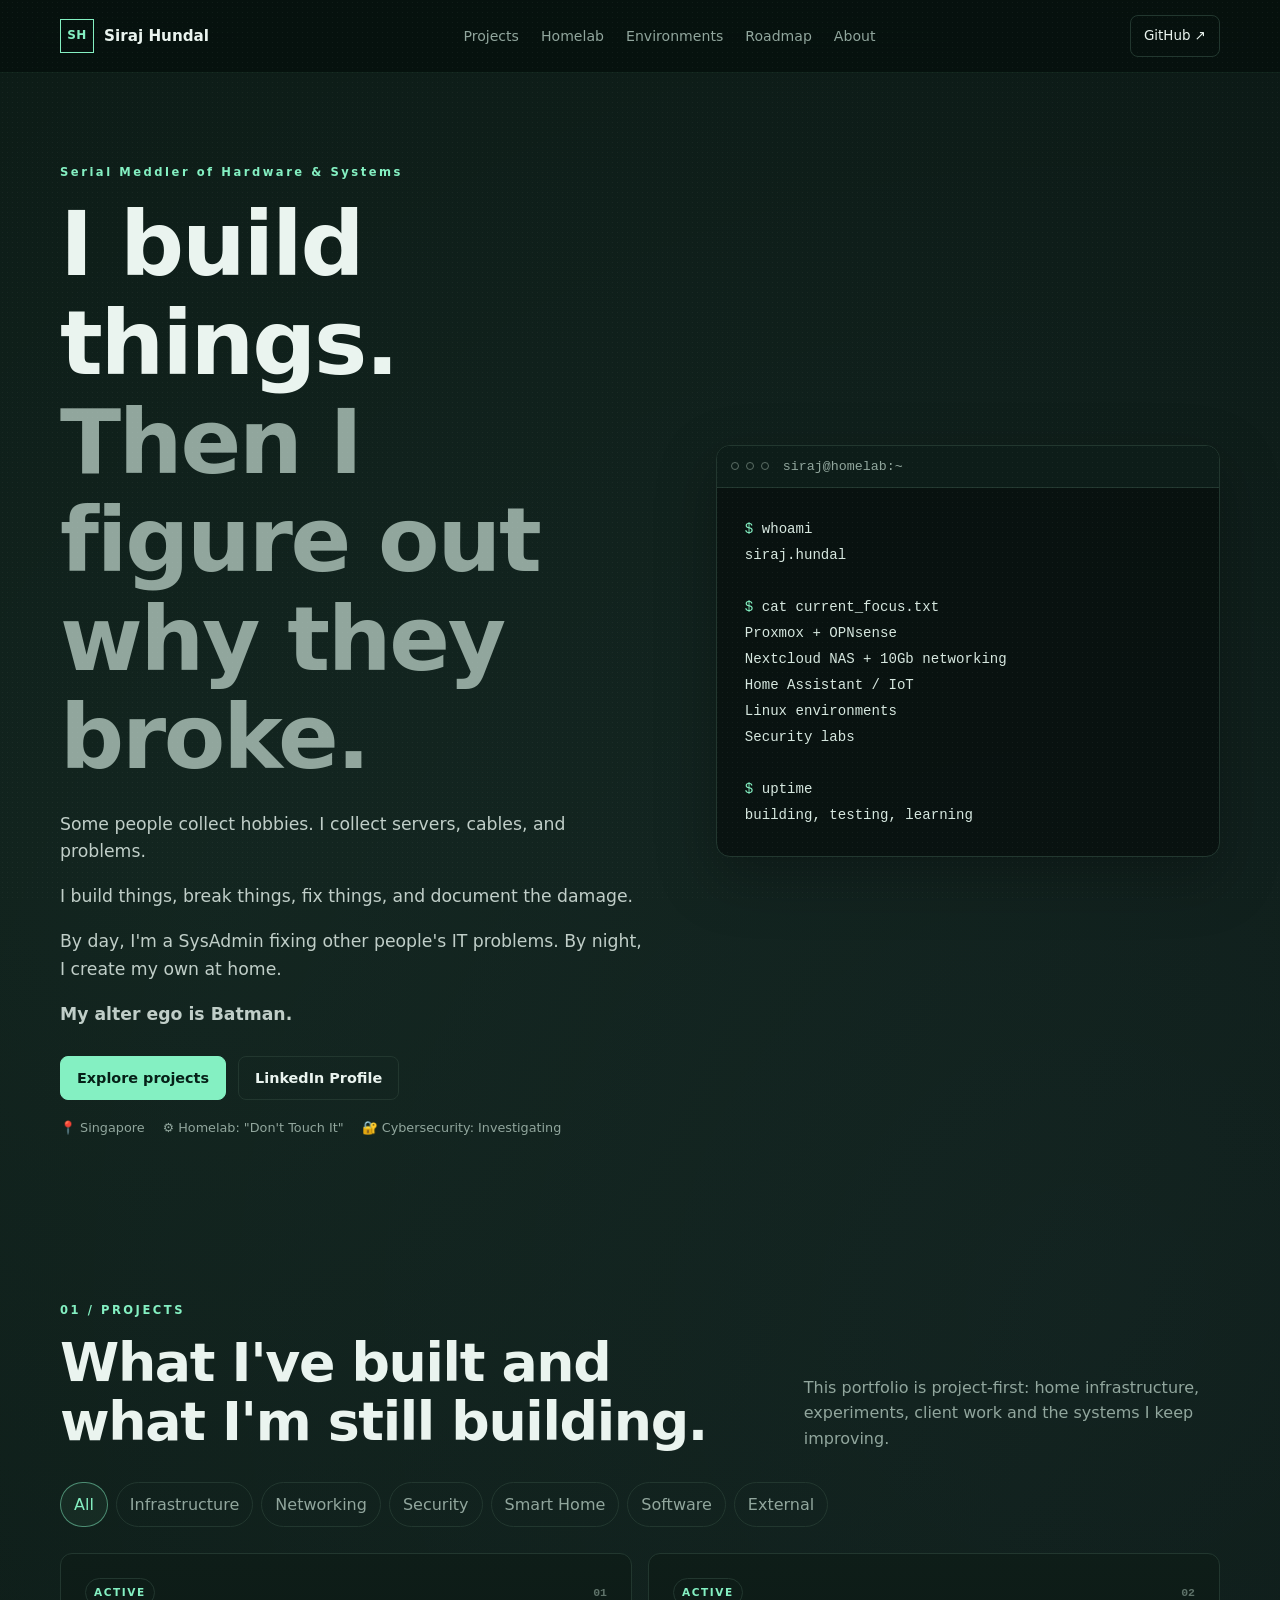
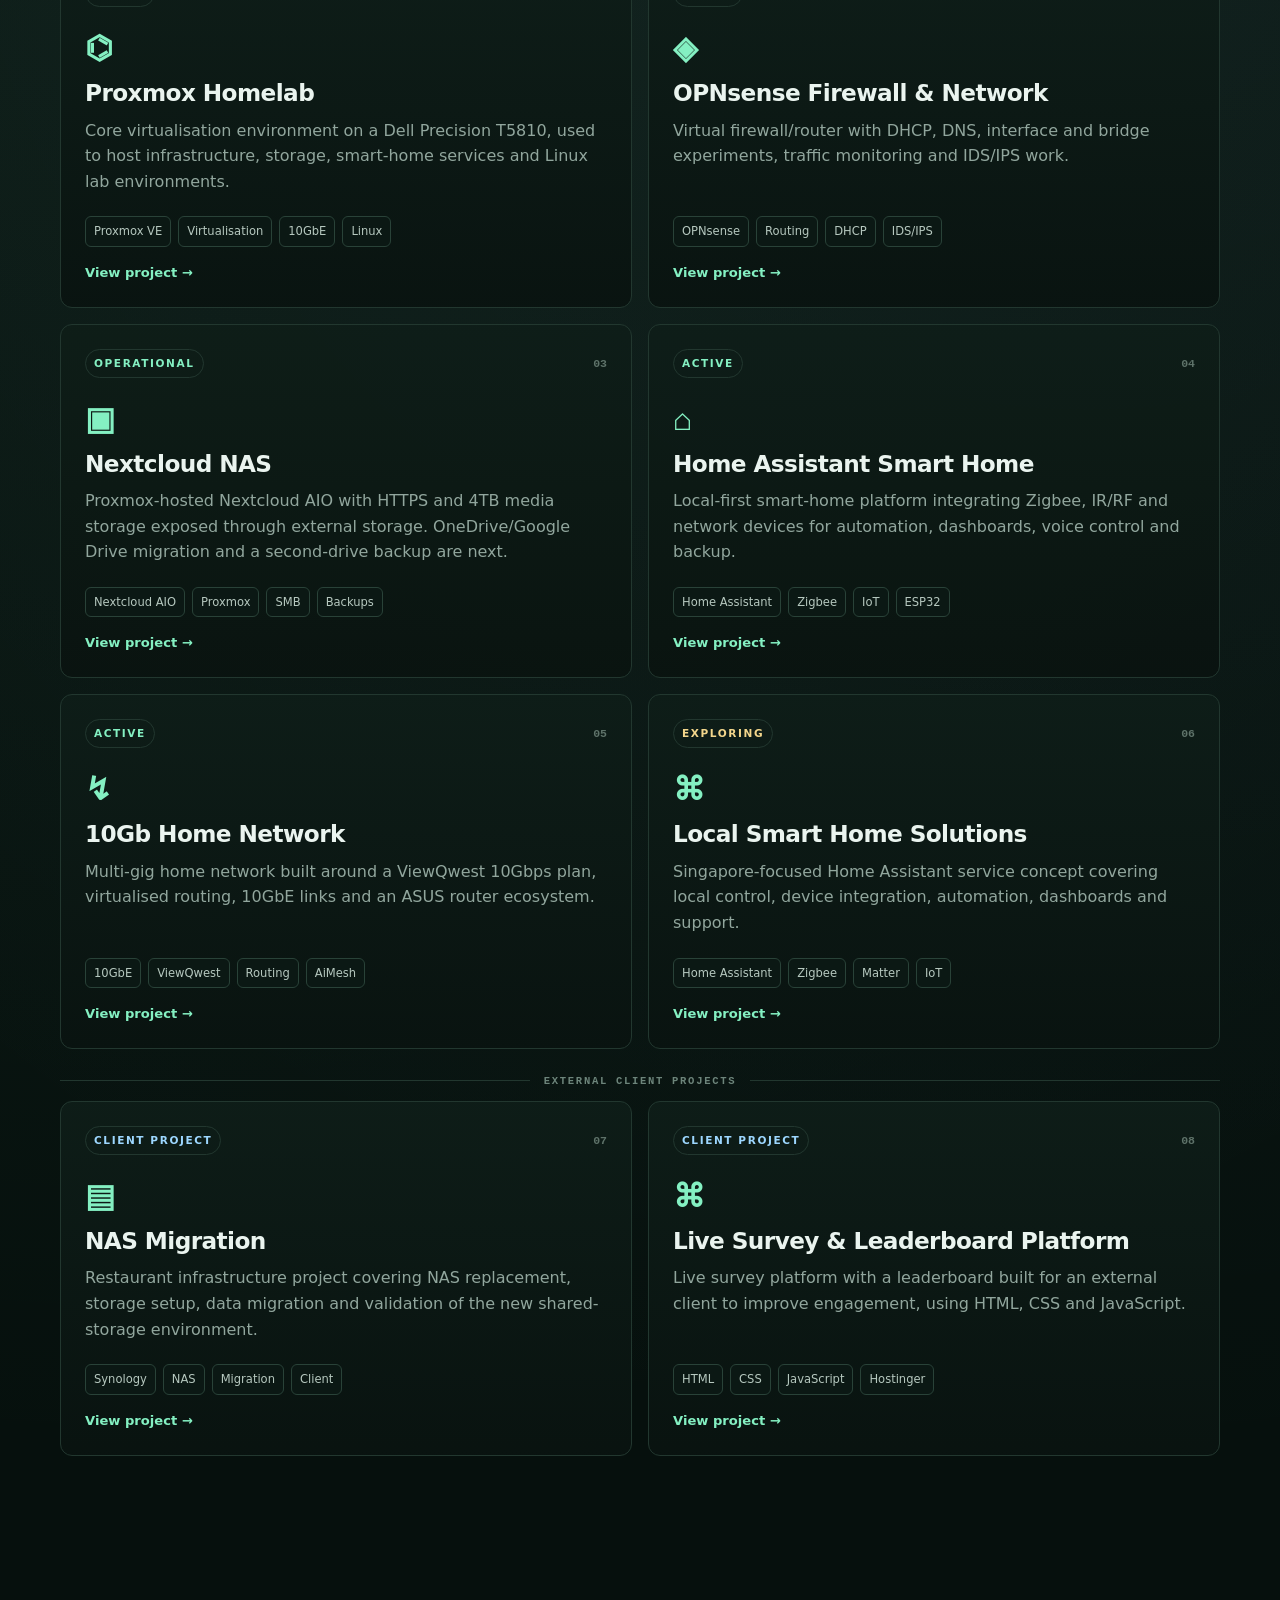
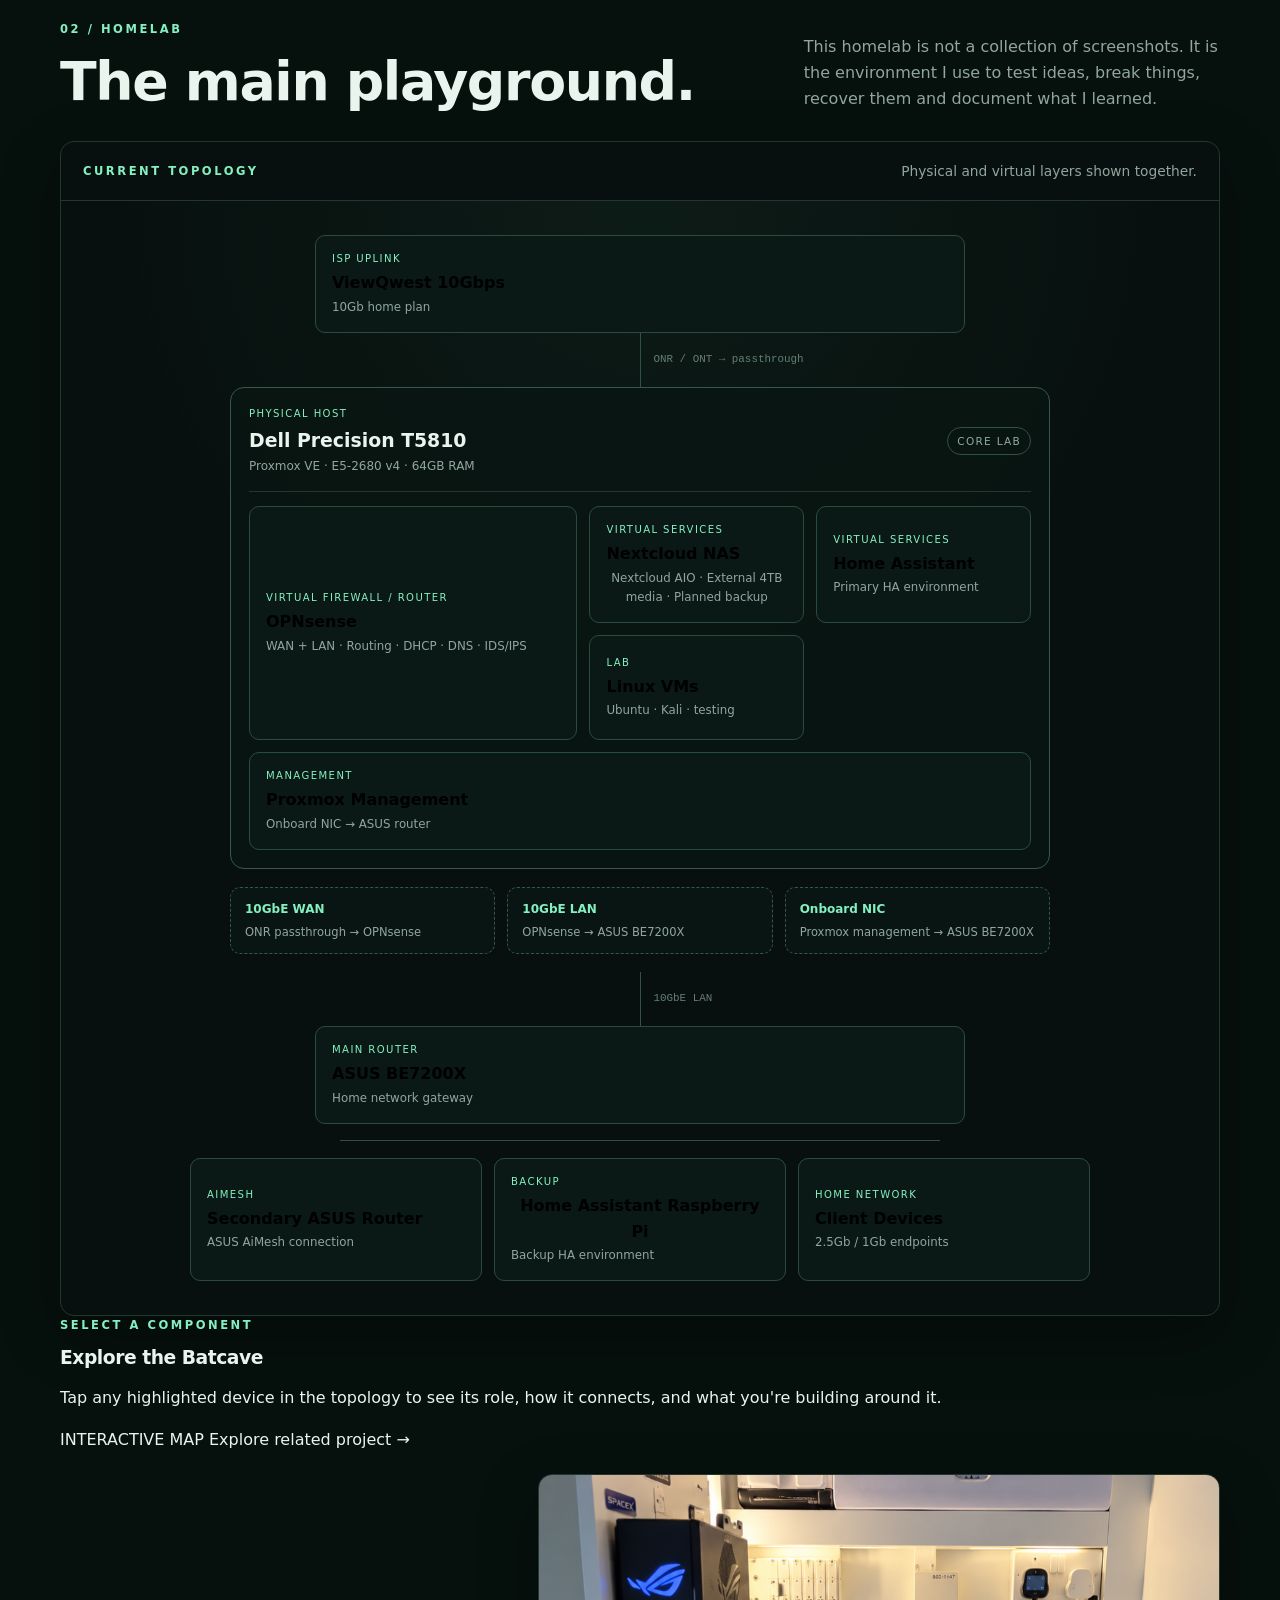
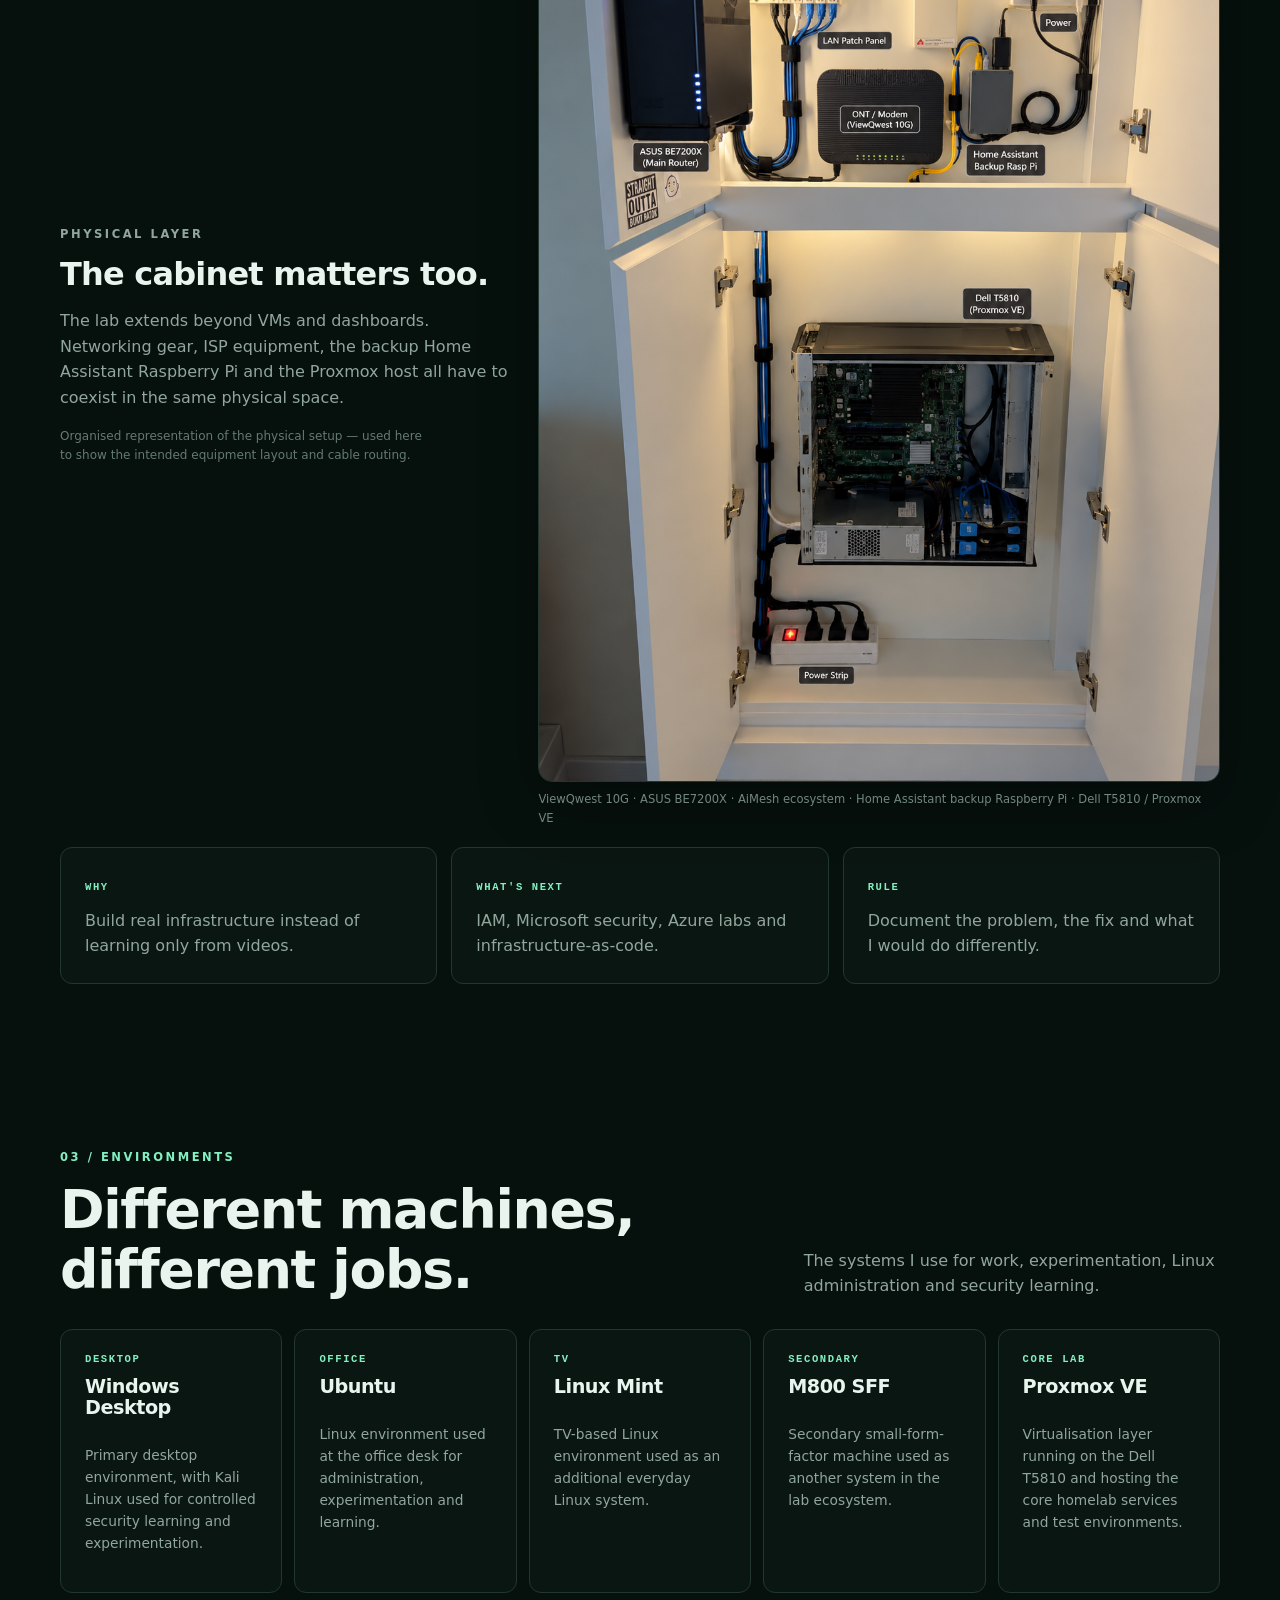
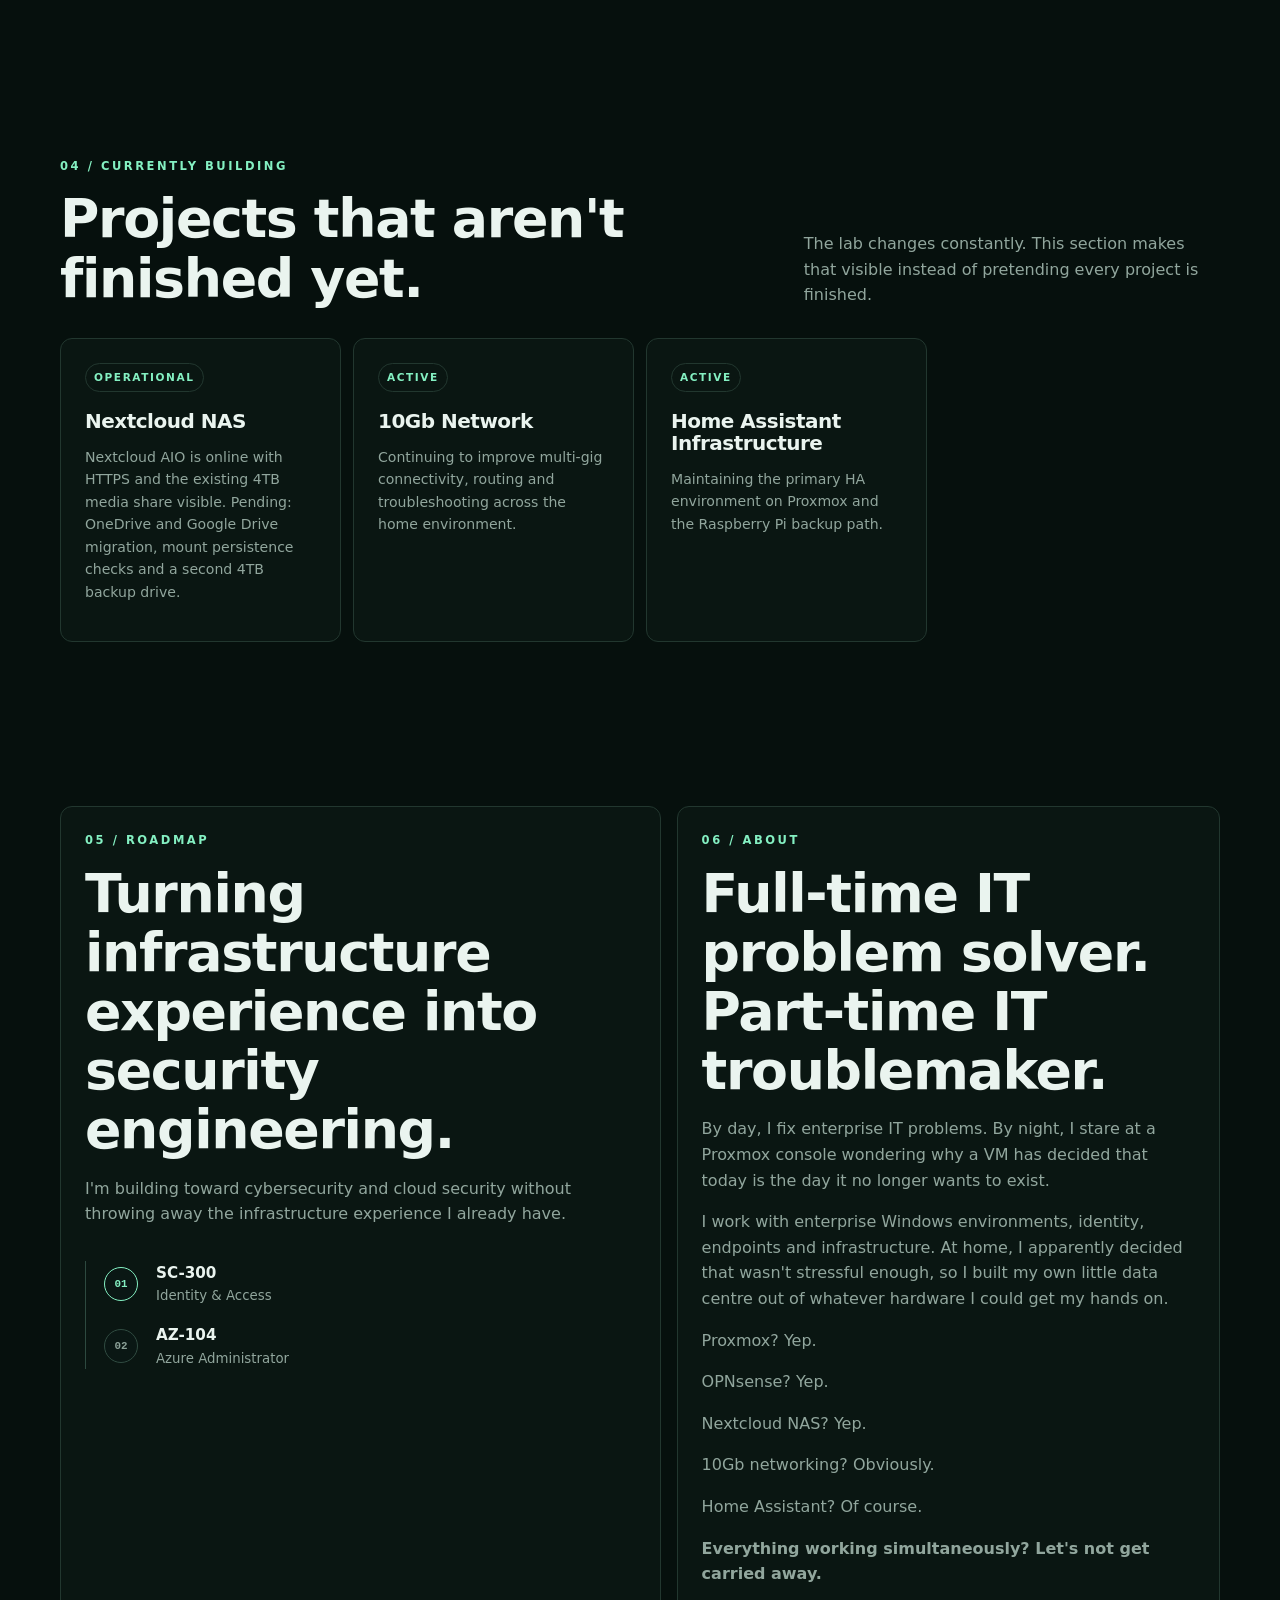
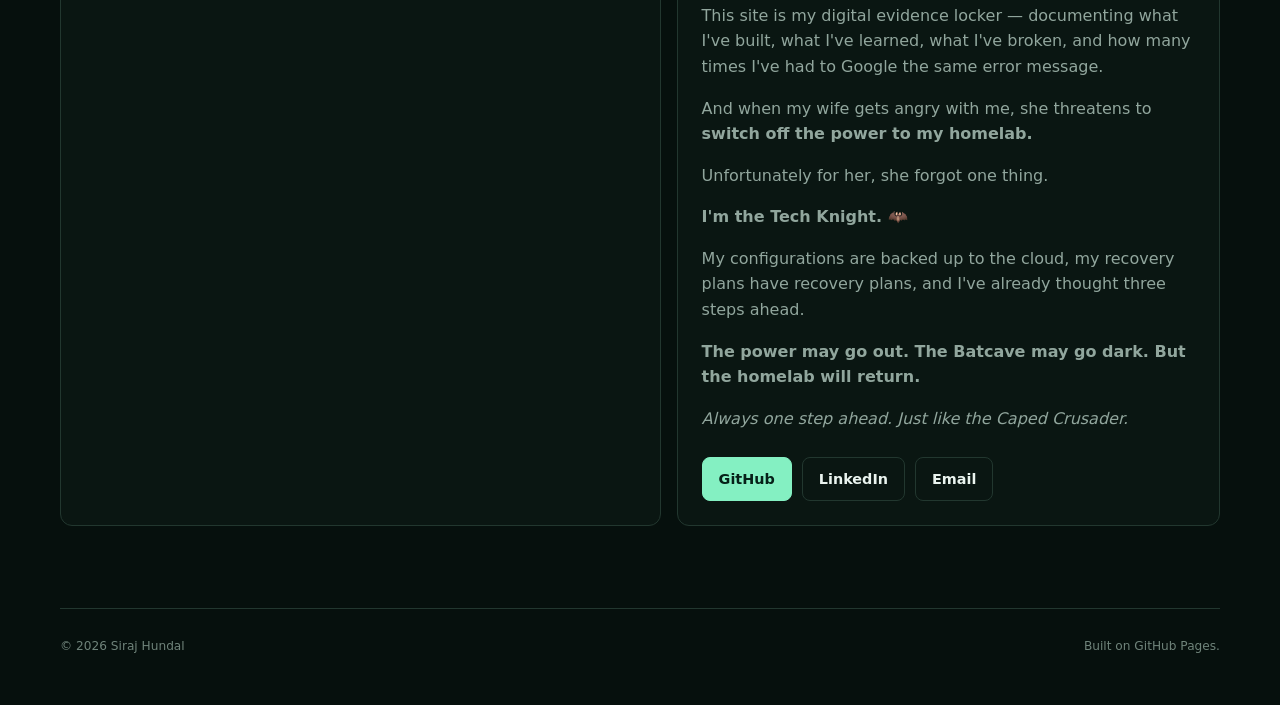
==== commit 76974604: "Make homelab topology components interactive" ====
--- a/index.html
+++ b/index.html
@@ -170,7 +170,7 @@
           <p>Physical and virtual layers shown together.</p>
         </div>
         <div class="architecture">
-          <div class="node uplink"><small>ISP UPLINK</small><strong>ViewQwest 10Gbps</strong><em>10Gb home plan</em></div>
+          <button type="button" class="node uplink topology-node" data-system="isp" aria-pressed="false"><small>ISP UPLINK</small><strong>ViewQwest 10Gbps</strong><em>10Gb home plan</em></button>
           <div class="flow-line"><span>ONR / ONT → passthrough</span></div>
 
           <div class="host-shell">
@@ -179,11 +179,11 @@
               <span class="host-badge">CORE LAB</span>
             </div>
             <div class="host-grid">
-              <div class="node firewall-inner"><small>VIRTUAL FIREWALL / ROUTER</small><strong>OPNsense</strong><em>WAN + LAN · Routing · DHCP · DNS · IDS/IPS</em></div>
-              <div class="node service"><small>VIRTUAL SERVICES</small><strong>Nextcloud NAS</strong><em>Nextcloud AIO · External 4TB media · Planned backup</em></div>
-              <div class="node service"><small>VIRTUAL SERVICES</small><strong>Home Assistant</strong><em>Primary HA environment</em></div>
-              <div class="node service"><small>LAB</small><strong>Linux VMs</strong><em>Ubuntu · Kali · testing</em></div>
-              <div class="node management"><small>MANAGEMENT</small><strong>Proxmox Management</strong><em>Onboard NIC → ASUS router</em></div>
+              <button type="button" class="node firewall-inner topology-node" data-system="opnsense" aria-pressed="false"><small>VIRTUAL FIREWALL / ROUTER</small><strong>OPNsense</strong><em>WAN + LAN · Routing · DHCP · DNS · IDS/IPS</em></button>
+              <button type="button" class="node service topology-node" data-system="nextcloud" aria-pressed="false"><small>VIRTUAL SERVICES</small><strong>Nextcloud NAS</strong><em>Nextcloud AIO · External 4TB media · Planned backup</em></button>
+              <button type="button" class="node service topology-node" data-system="ha" aria-pressed="false"><small>VIRTUAL SERVICES</small><strong>Home Assistant</strong><em>Primary HA environment</em></button>
+              <button type="button" class="node service topology-node" data-system="linux" aria-pressed="false"><small>LAB</small><strong>Linux VMs</strong><em>Ubuntu · Kali · testing</em></button>
+              <button type="button" class="node management topology-node" data-system="proxmox" aria-pressed="false"><small>MANAGEMENT</small><strong>Proxmox Management</strong><em>Onboard NIC → ASUS router</em></button>
             </div>
           </div>
 
@@ -194,16 +194,28 @@
           </div>
 
           <div class="flow-line"><span>10GbE LAN</span></div>
-          <div class="node router"><small>MAIN ROUTER</small><strong>ASUS BE7200X</strong><em>Home network gateway</em></div>
+          <button type="button" class="node router topology-node" data-system="router" aria-pressed="false"><small>MAIN ROUTER</small><strong>ASUS BE7200X</strong><em>Home network gateway</em></button>
 
           <div class="router-branches">
-            <div class="node compact"><small>AIMESH</small><strong>Secondary ASUS Router</strong><em>ASUS AiMesh connection</em></div>
-            <div class="node compact"><small>BACKUP</small><strong>Home Assistant Raspberry Pi</strong><em>Backup HA environment</em></div>
-            <div class="node compact"><small>HOME NETWORK</small><strong>Client Devices</strong><em>2.5Gb / 1Gb endpoints</em></div>
-          </div>
-        </div>
-      </div>
-
+            <button type="button" class="node compact topology-node" data-system="aimesh" aria-pressed="false"><small>AIMESH</small><strong>Secondary ASUS Router</strong><em>ASUS AiMesh connection</em></button>
+            <button type="button" class="node compact topology-node" data-system="pi" aria-pressed="false"><small>BACKUP</small><strong>Home Assistant Raspberry Pi</strong><em>Backup HA environment</em></button>
+            <button type="button" class="node compact topology-node" data-system="clients" aria-pressed="false"><small>HOME NETWORK</small><strong>Client Devices</strong><em>2.5Gb / 1Gb endpoints</em></button>
+          </div>
+        </div>
+      </div>
+
+
+        <div class="topology-details" id="topology-details" aria-live="polite">
+          <div>
+            <p class="eyebrow">SELECT A COMPONENT</p>
+            <h3 id="topology-detail-title">Explore the Batcave</h3>
+            <p id="topology-detail-copy">Tap any highlighted device in the topology to see its role, how it connects, and what you're building around it.</p>
+          </div>
+          <div class="topology-detail-meta">
+            <span id="topology-detail-role">INTERACTIVE MAP</span>
+            <a id="topology-detail-link" href="#projects">Explore related project →</a>
+          </div>
+        </div>
       <div class="physical-section">
         <div class="physical-copy">
           <p class="eyebrow">PHYSICAL LAYER</p>
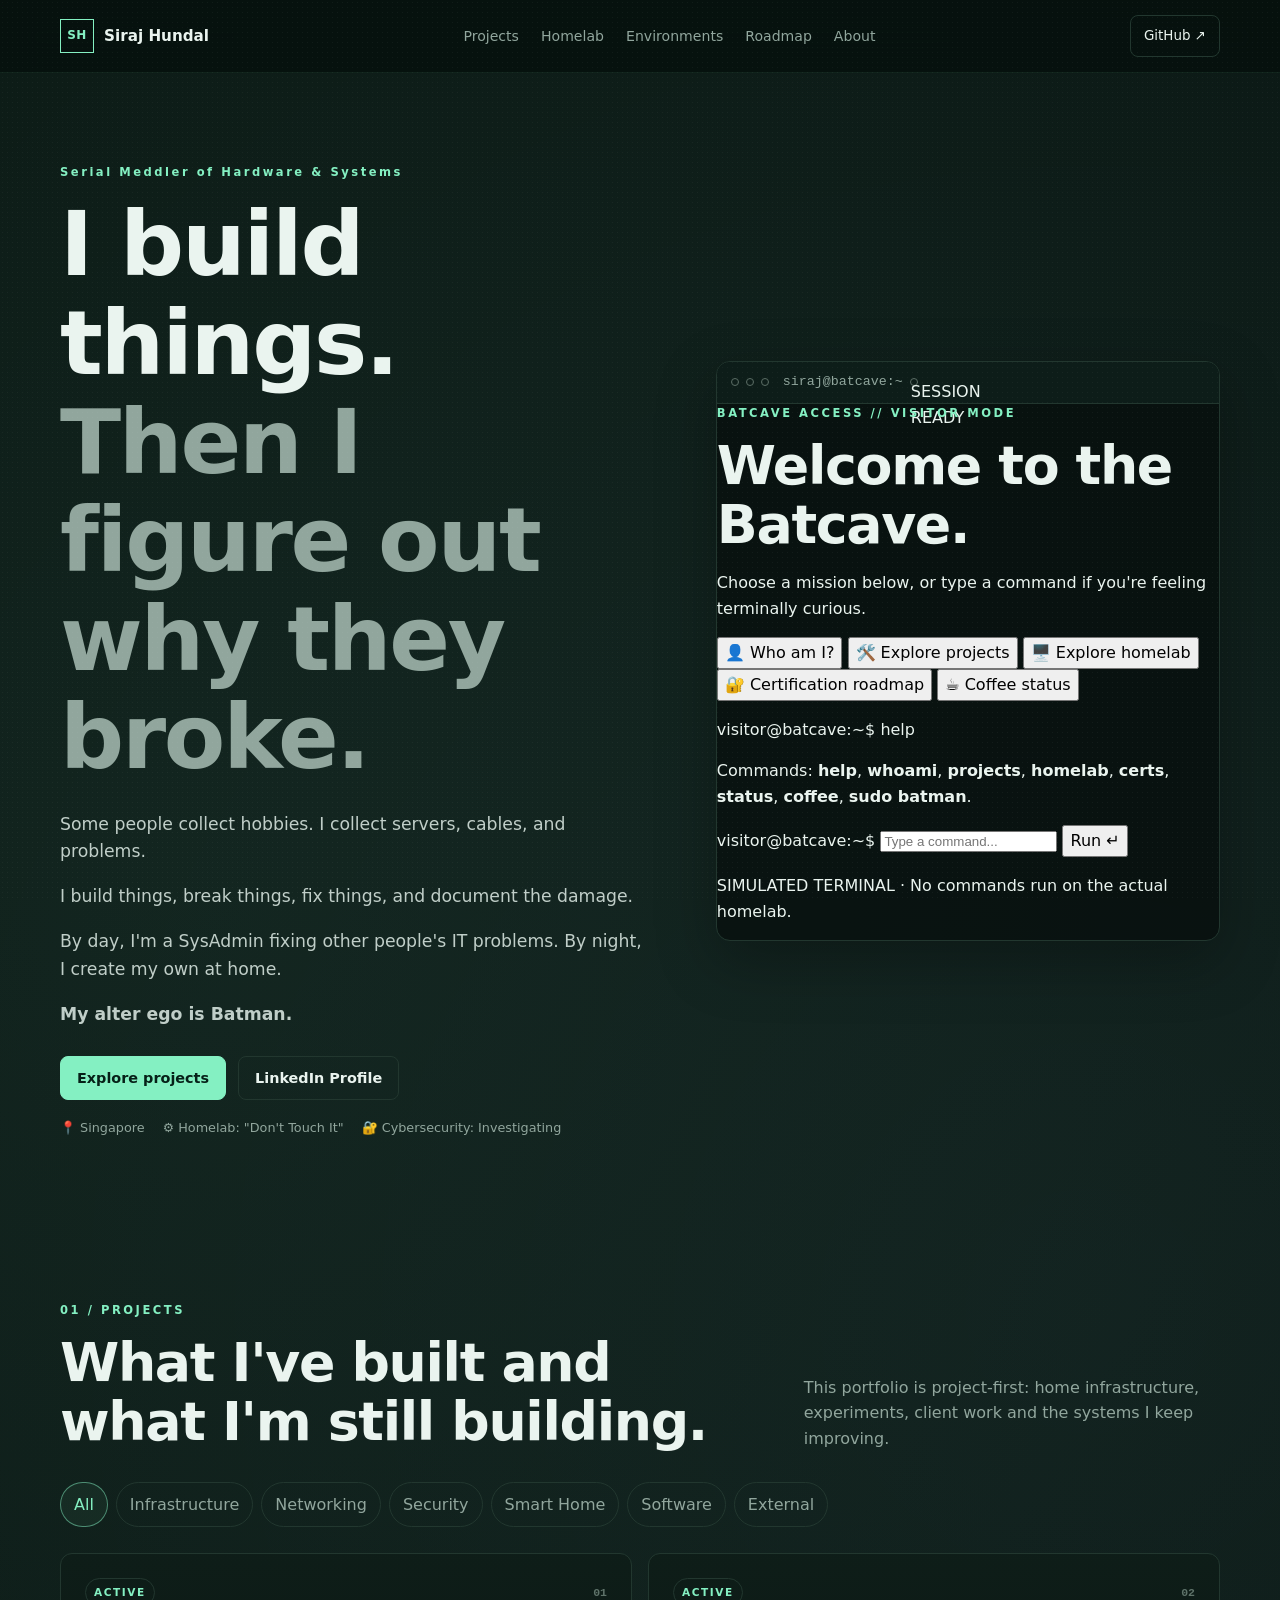
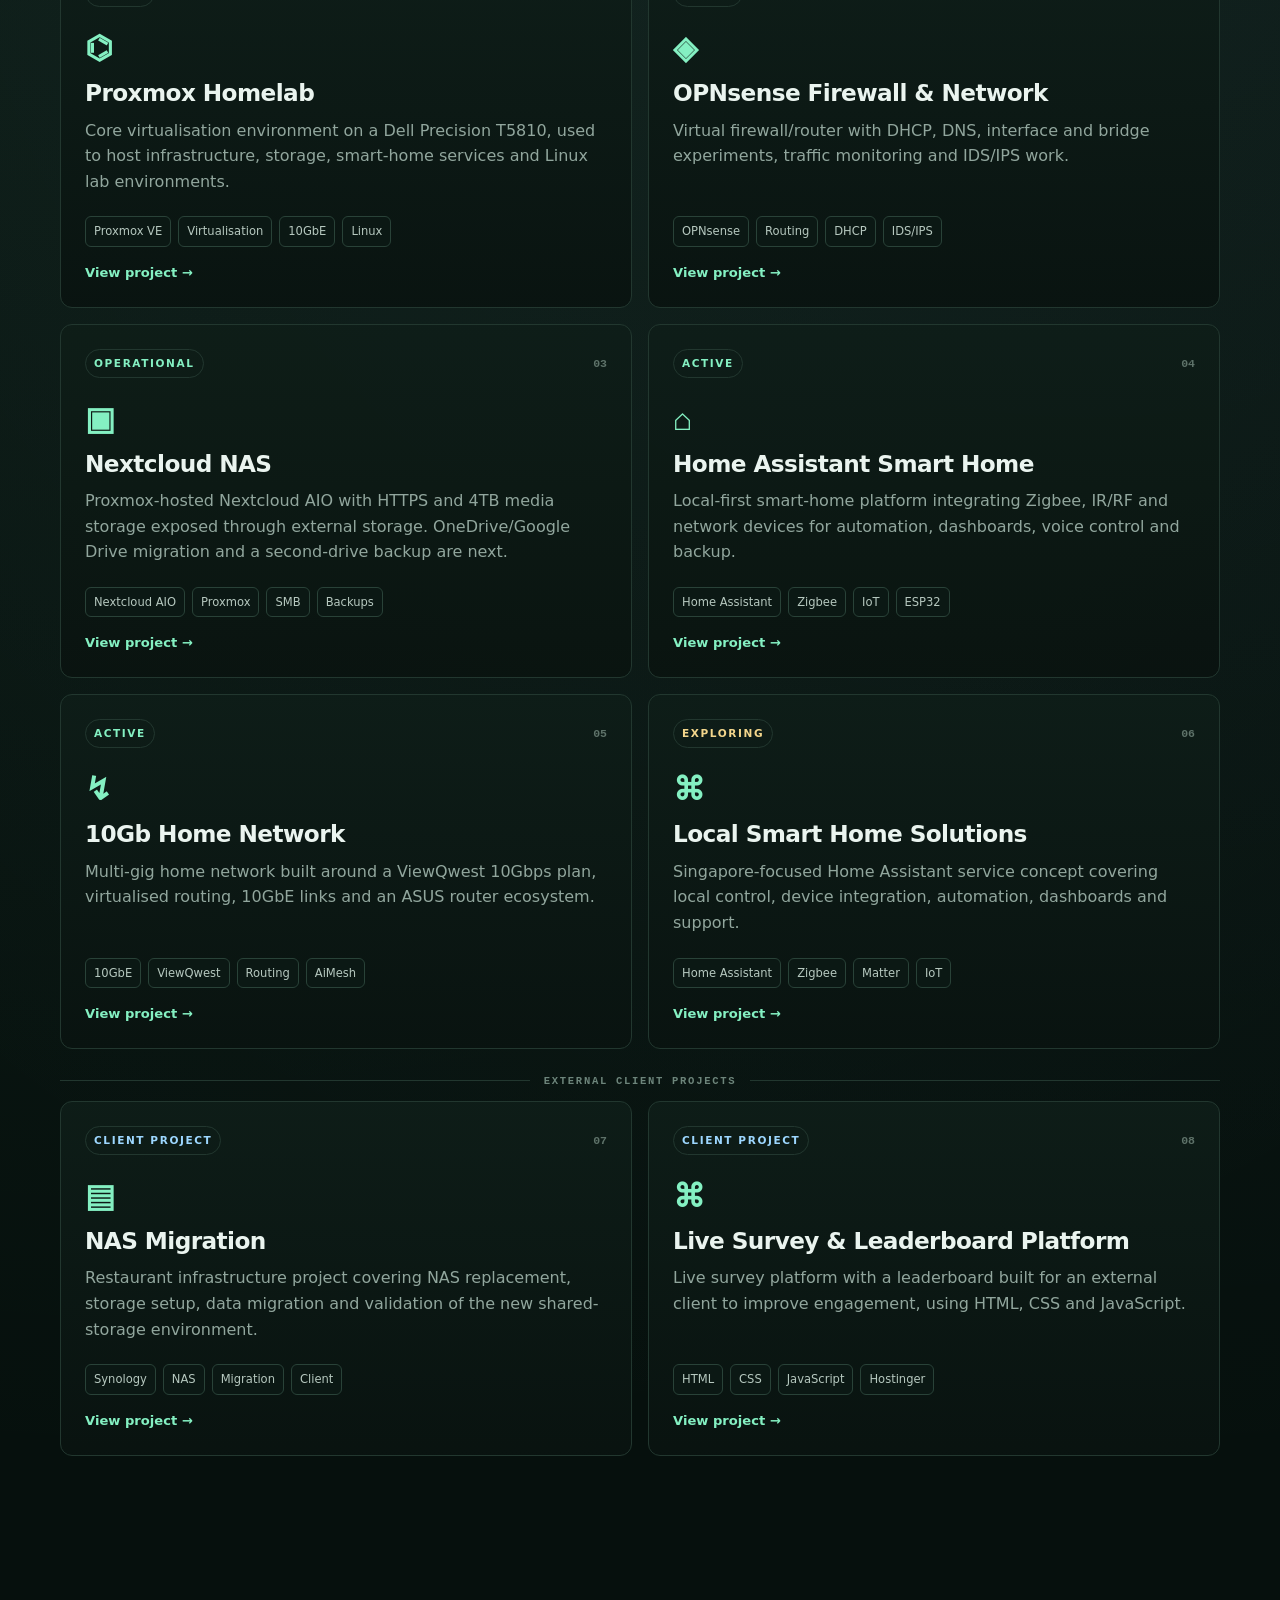
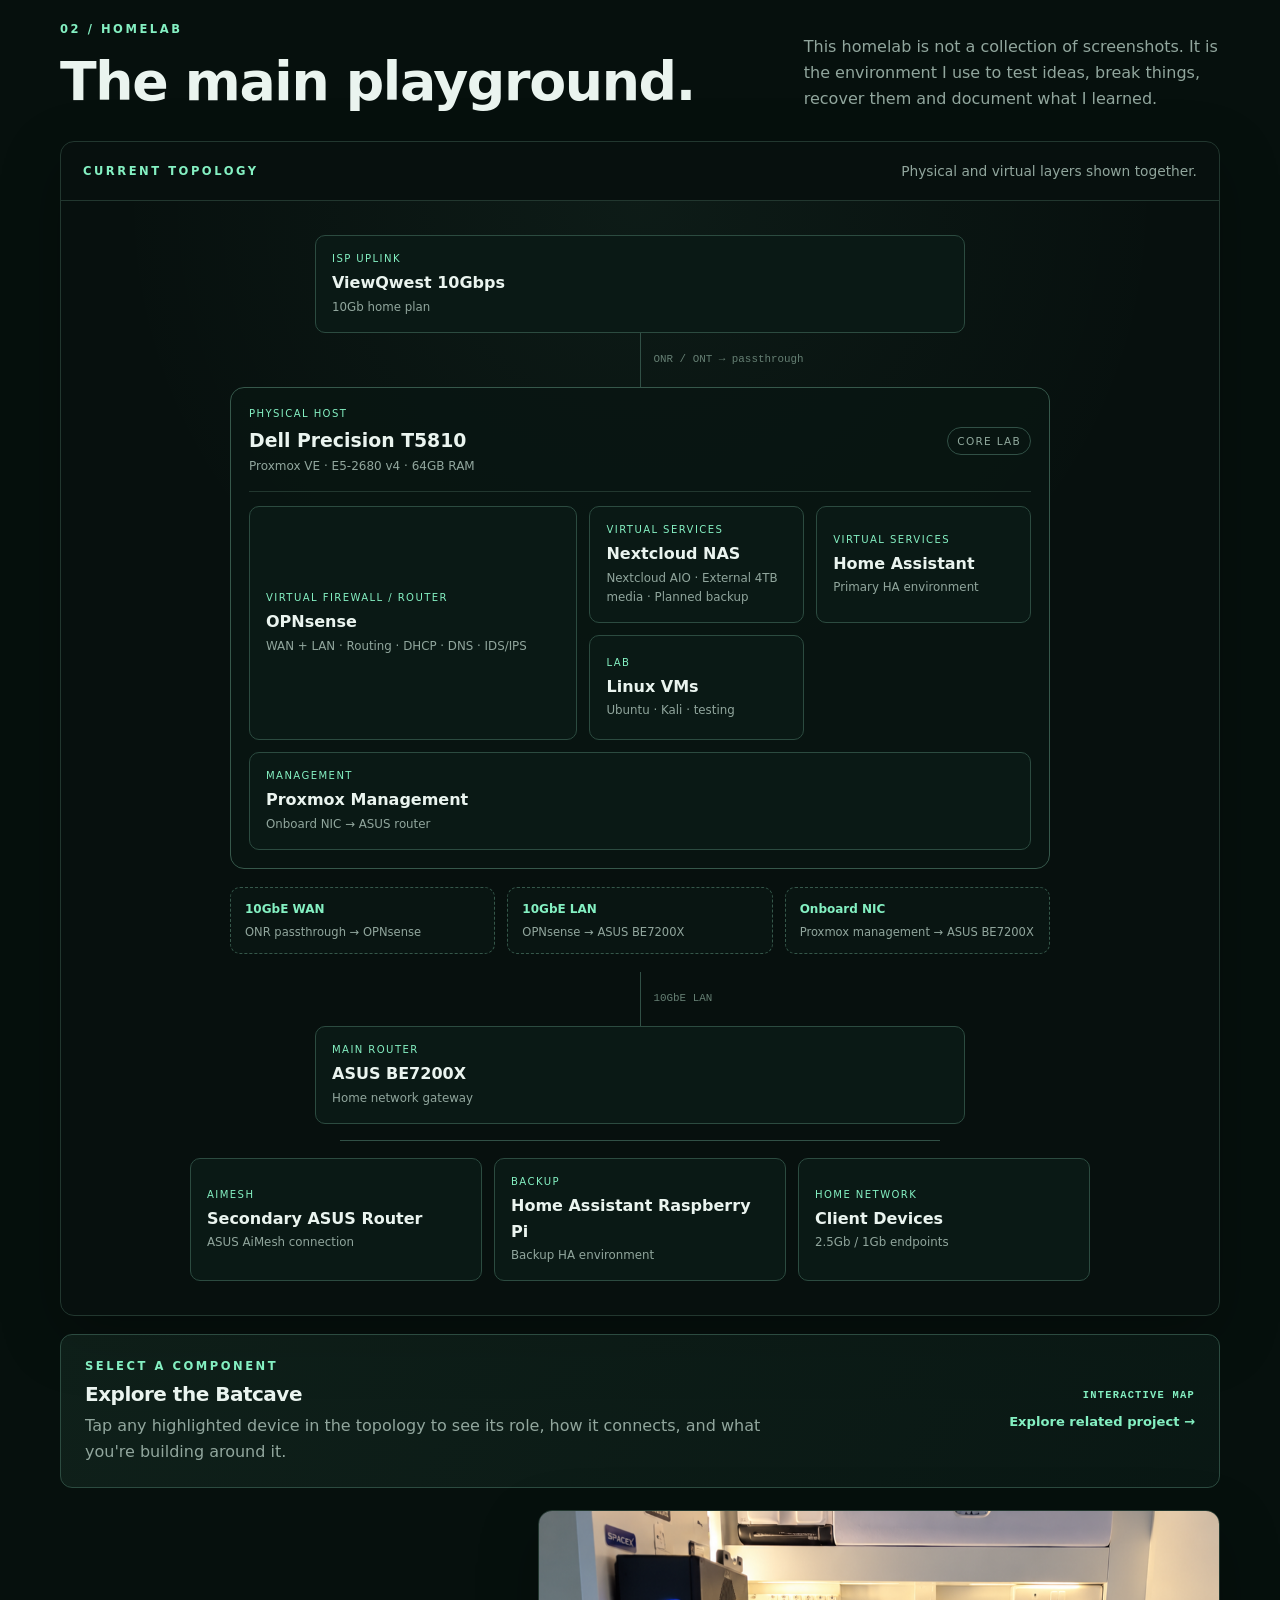
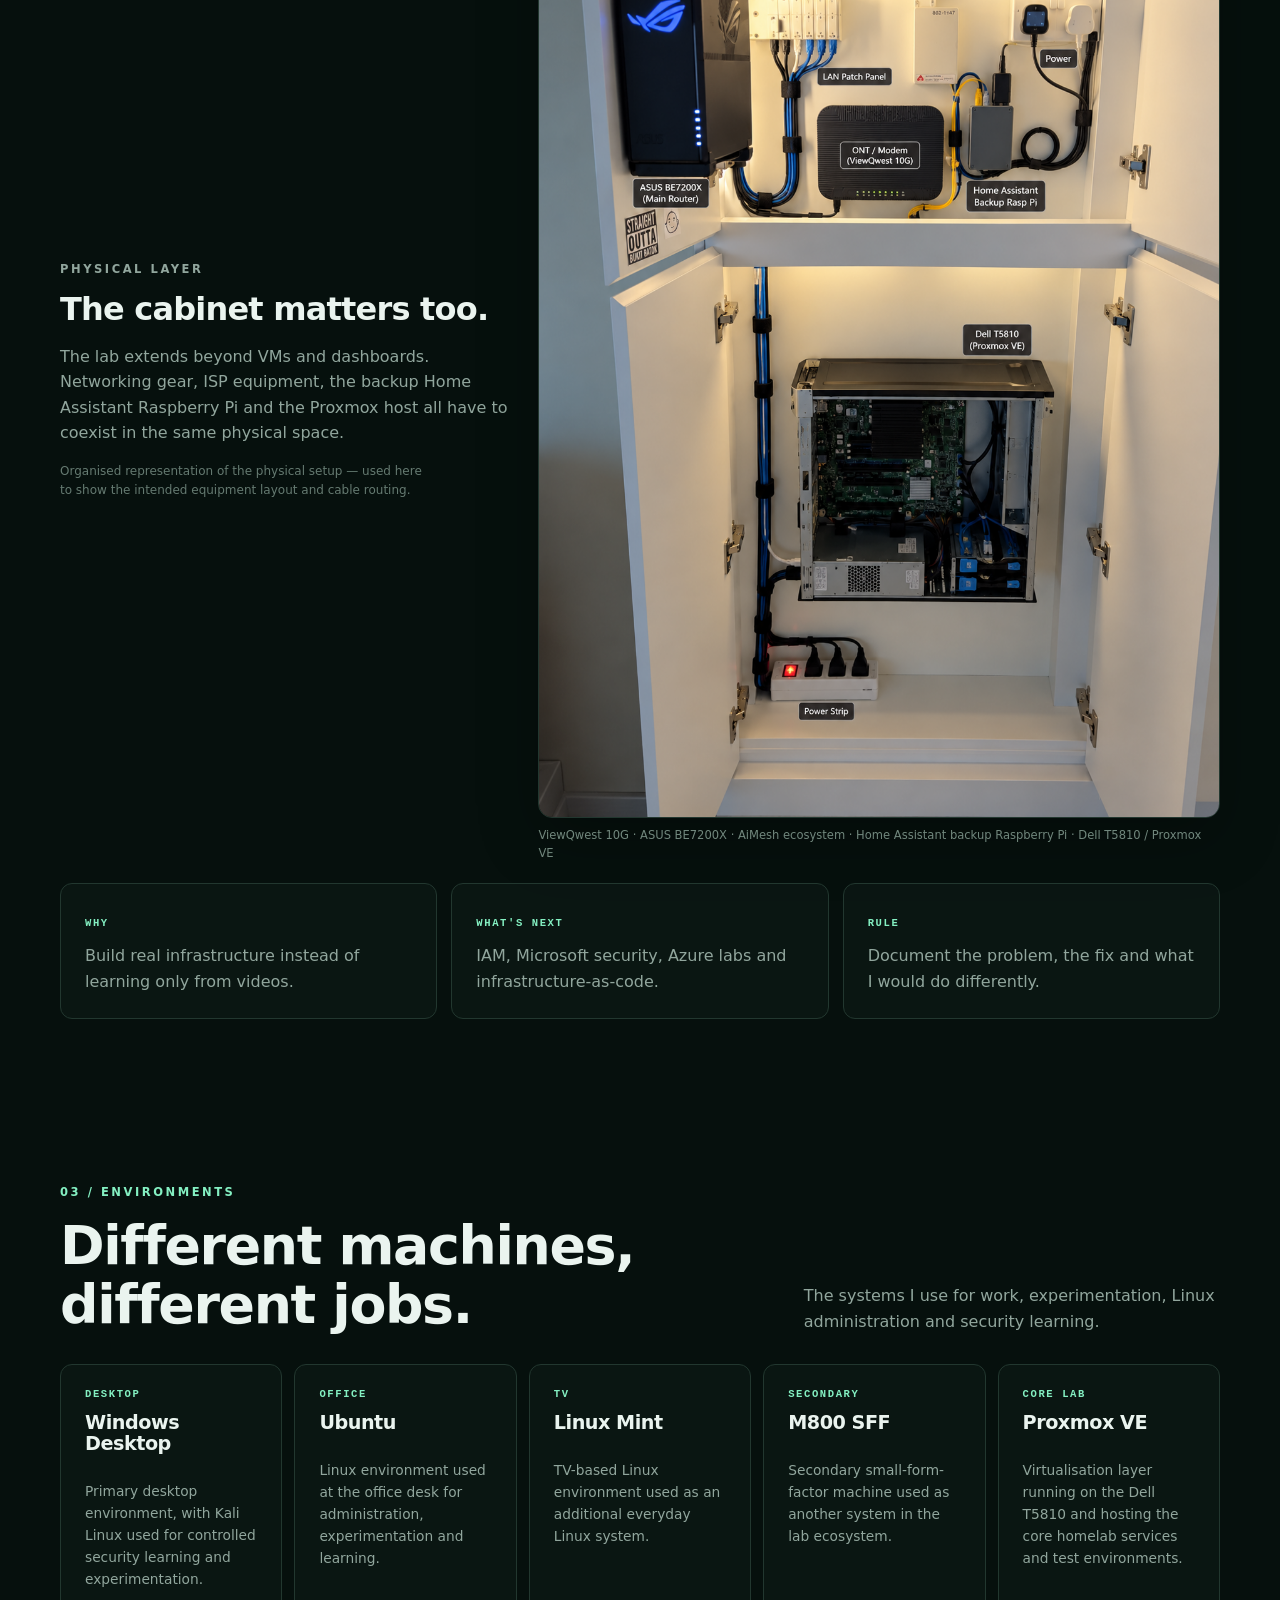
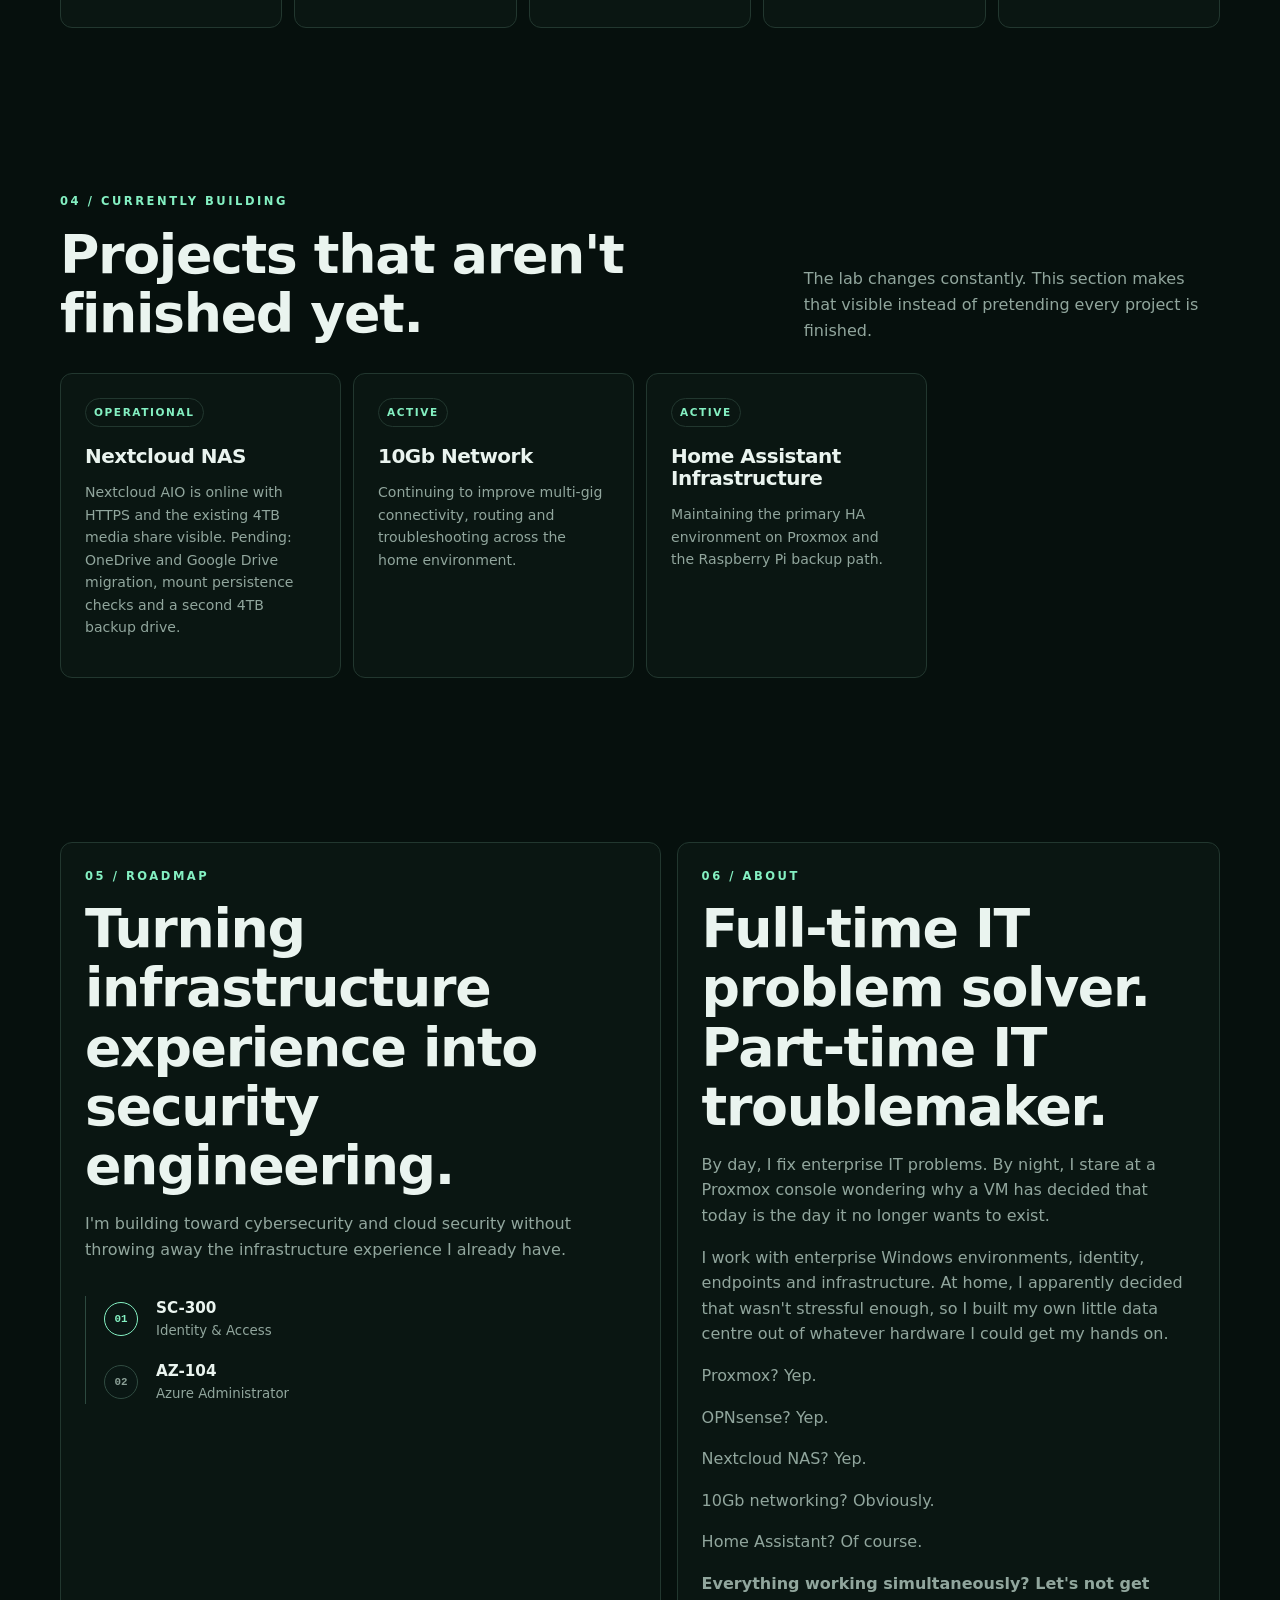
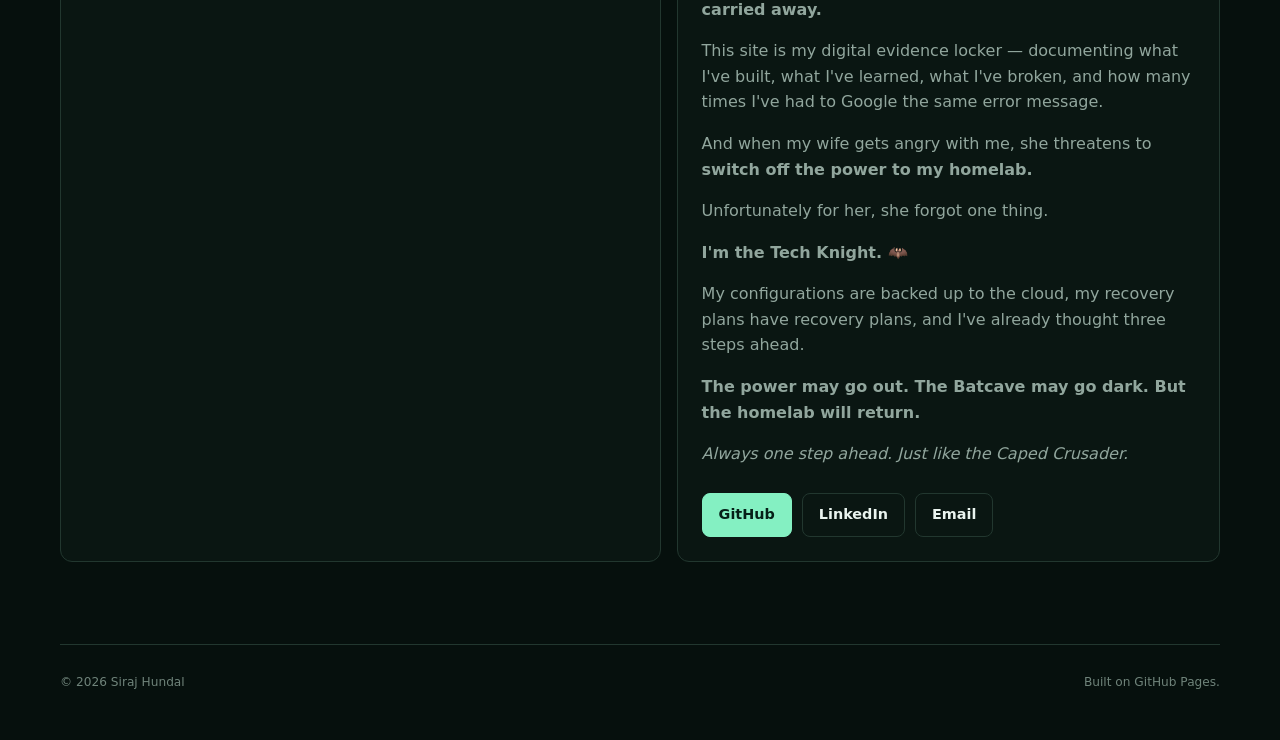
==== commit 201b10d5: "Add interactive Batcave terminal to homepage" ====
--- a/index.html
+++ b/index.html
@@ -42,21 +42,24 @@
           <span>🔐 Cybersecurity: Investigating</span>
         </div>
       </div>
-      <div class="hero-terminal" aria-label="Current lab focus">
-        <div class="terminal-top"><span></span><span></span><span></span><small>siraj@homelab:~</small></div>
-        <pre><code><span class="muted">$</span> whoami
-siraj.hundal
-
-<span class="muted">$</span> cat current_focus.txt
-Proxmox + OPNsense
-Nextcloud NAS + 10Gb networking
-Home Assistant / IoT
-Linux environments
-Security labs
-
-<span class="muted">$</span> uptime
-building, testing, learning</code></pre>
-      </div>
+      <section class="hero-terminal batcave-terminal" aria-label="Interactive Batcave terminal">
+        <div class="terminal-top"><span></span><span></span><span></span><small>siraj@batcave:~</small><span class="terminal-live">SESSION READY</span></div>
+        <div class="terminal-welcome"><p class="eyebrow">BATCAVE ACCESS // VISITOR MODE</p><h2>Welcome to the Batcave.</h2><p>Choose a mission below, or type a command if you're feeling terminally curious.</p></div>
+        <div class="terminal-actions" aria-label="Quick commands">
+          <button type="button" data-terminal-command="whoami">👤 Who am I?</button>
+          <button type="button" data-terminal-command="projects">🛠️ Explore projects</button>
+          <button type="button" data-terminal-command="homelab">🖥️ Explore homelab</button>
+          <button type="button" data-terminal-command="certs">🔐 Certification roadmap</button>
+          <button type="button" data-terminal-command="coffee">☕ Coffee status</button>
+        </div>
+        <div class="terminal-output" id="terminal-output" aria-live="polite"><p><span class="terminal-prompt">visitor@batcave:~$</span> help</p><p>Commands: <strong>help</strong>, <strong>whoami</strong>, <strong>projects</strong>, <strong>homelab</strong>, <strong>certs</strong>, <strong>status</strong>, <strong>coffee</strong>, <strong>sudo batman</strong>.</p></div>
+        <form class="terminal-input-row" id="terminal-form">
+          <label for="terminal-input"><span class="terminal-prompt">visitor@batcave:~$</span></label>
+          <input id="terminal-input" name="command" type="text" autocomplete="off" autocapitalize="off" spellcheck="false" placeholder="Type a command..." aria-label="Enter a Batcave command" />
+          <button type="submit">Run ↵</button>
+        </form>
+        <p class="terminal-footnote">SIMULATED TERMINAL · No commands run on the actual homelab.</p>
+      </section>
     </section>
 
     <section class="section container" id="projects">
--- a/styles.css
+++ b/styles.css
@@ -11,3 +11,18 @@
 .environment-grid{display:grid;grid-template-columns:repeat(5,1fr);gap:12px}.environment-card{min-height:250px;display:flex;flex-direction:column}.environment-card h3{font-size:1.2rem;margin-top:12px}.environment-card p{color:var(--muted);font-size:.86rem}.current-grid{display:grid;grid-template-columns:repeat(4,1fr);gap:12px}.current-card{min-height:190px}.current-card h3{margin-top:18px;font-size:1.25rem}.current-card p{color:var(--muted);font-size:.88rem}
 .split-section{display:grid;grid-template-columns:1.05fr .95fr;gap:16px}.roadmap-panel>p:not(.eyebrow),.about-panel>p:not(.eyebrow){color:var(--muted);max-width:60ch}.roadmap-line{margin-top:34px;border-left:1px solid #2d493f;padding-left:18px;display:grid;gap:17px}.road-step{position:relative;display:grid;grid-template-columns:42px 1fr;column-gap:10px;align-items:center}.road-step span{grid-row:1/span 2;width:34px;height:34px;display:grid;place-items:center;border:1px solid #304b41;border-radius:50%;color:#8ba097;font:700 .68rem ui-monospace,monospace;background:#0a1714}.road-step.current span{border-color:var(--accent);color:var(--accent)}.road-step strong{font-size:.95rem}.road-step small{color:var(--muted)}.contact-row{display:flex;gap:10px;flex-wrap:wrap;margin-top:26px}.site-footer{display:flex;justify-content:space-between;gap:20px;padding:28px 0 48px;border-top:1px solid var(--line);color:#6f837a;font-size:.76rem}
 @media(max-width:1100px){.environment-grid{grid-template-columns:repeat(3,1fr)}.current-grid{grid-template-columns:repeat(2,1fr)}}@media(max-width:900px){.hero,.section-heading,.split-section,.physical-section{grid-template-columns:1fr}.hero{padding-top:62px;min-height:auto}.hero-terminal{max-width:700px}.host-grid{grid-template-columns:1fr 1fr}.firewall-inner{grid-row:auto}.management{grid-column:1/-1}.router-branches,.dual-path,.lab-notes{grid-template-columns:1fr}.router-branches:before{display:none}.environment-grid{grid-template-columns:repeat(2,1fr)}}@media(max-width:650px){.container{width:min(100% - 24px,1160px)}.nav{height:64px}.nav-links{display:none}h1{font-size:clamp(2.75rem,14vw,4.7rem)}.project-grid,.current-grid,.environment-grid{grid-template-columns:1fr}.section{padding:58px 0}.architecture{padding:18px}.architecture-heading{align-items:flex-start;flex-direction:column}.flow-line span{display:none}.host-head{align-items:flex-start;flex-direction:column}.host-grid{grid-template-columns:1fr}.management{grid-column:auto}.site-footer{flex-direction:column}}
+
+/* Interactive homelab topology */
+.topology-node{font:inherit;color:inherit;text-align:left;width:100%;cursor:pointer;appearance:none;transition:border-color .18s ease,background .18s ease,transform .18s ease}
+.topology-node:focus-visible{outline:2px solid var(--accent);outline-offset:3px}
+.topology-node[aria-pressed="true"]{border-color:var(--accent);background:#10271f}
+.topology-node:hover{border-color:#6b9b84}
+.node.uplink.topology-node,.node.router.topology-node{text-align:center}
+.topology-details{display:grid;grid-template-columns:minmax(0,1fr) auto;align-items:center;gap:22px;margin-top:18px;padding:22px 24px;border:1px solid var(--line-2);border-radius:12px;background:linear-gradient(120deg,rgba(132,240,194,.07),rgba(10,25,21,.86))}
+.topology-details .eyebrow{margin-bottom:8px}
+.topology-details h3{font-size:1.25rem;margin:0 0 8px}
+.topology-details p:not(.eyebrow){margin:0;color:var(--muted);max-width:70ch}
+.topology-detail-meta{display:flex;flex-direction:column;align-items:flex-end;gap:10px;white-space:nowrap}
+.topology-detail-meta span{font:700 .65rem ui-monospace,monospace;letter-spacing:.12em;color:var(--accent)}
+.topology-detail-meta a{color:var(--accent);font-size:.82rem;font-weight:700}
+@media(max-width:650px){.topology-details{grid-template-columns:1fr;padding:18px}.topology-detail-meta{align-items:flex-start;white-space:normal}}
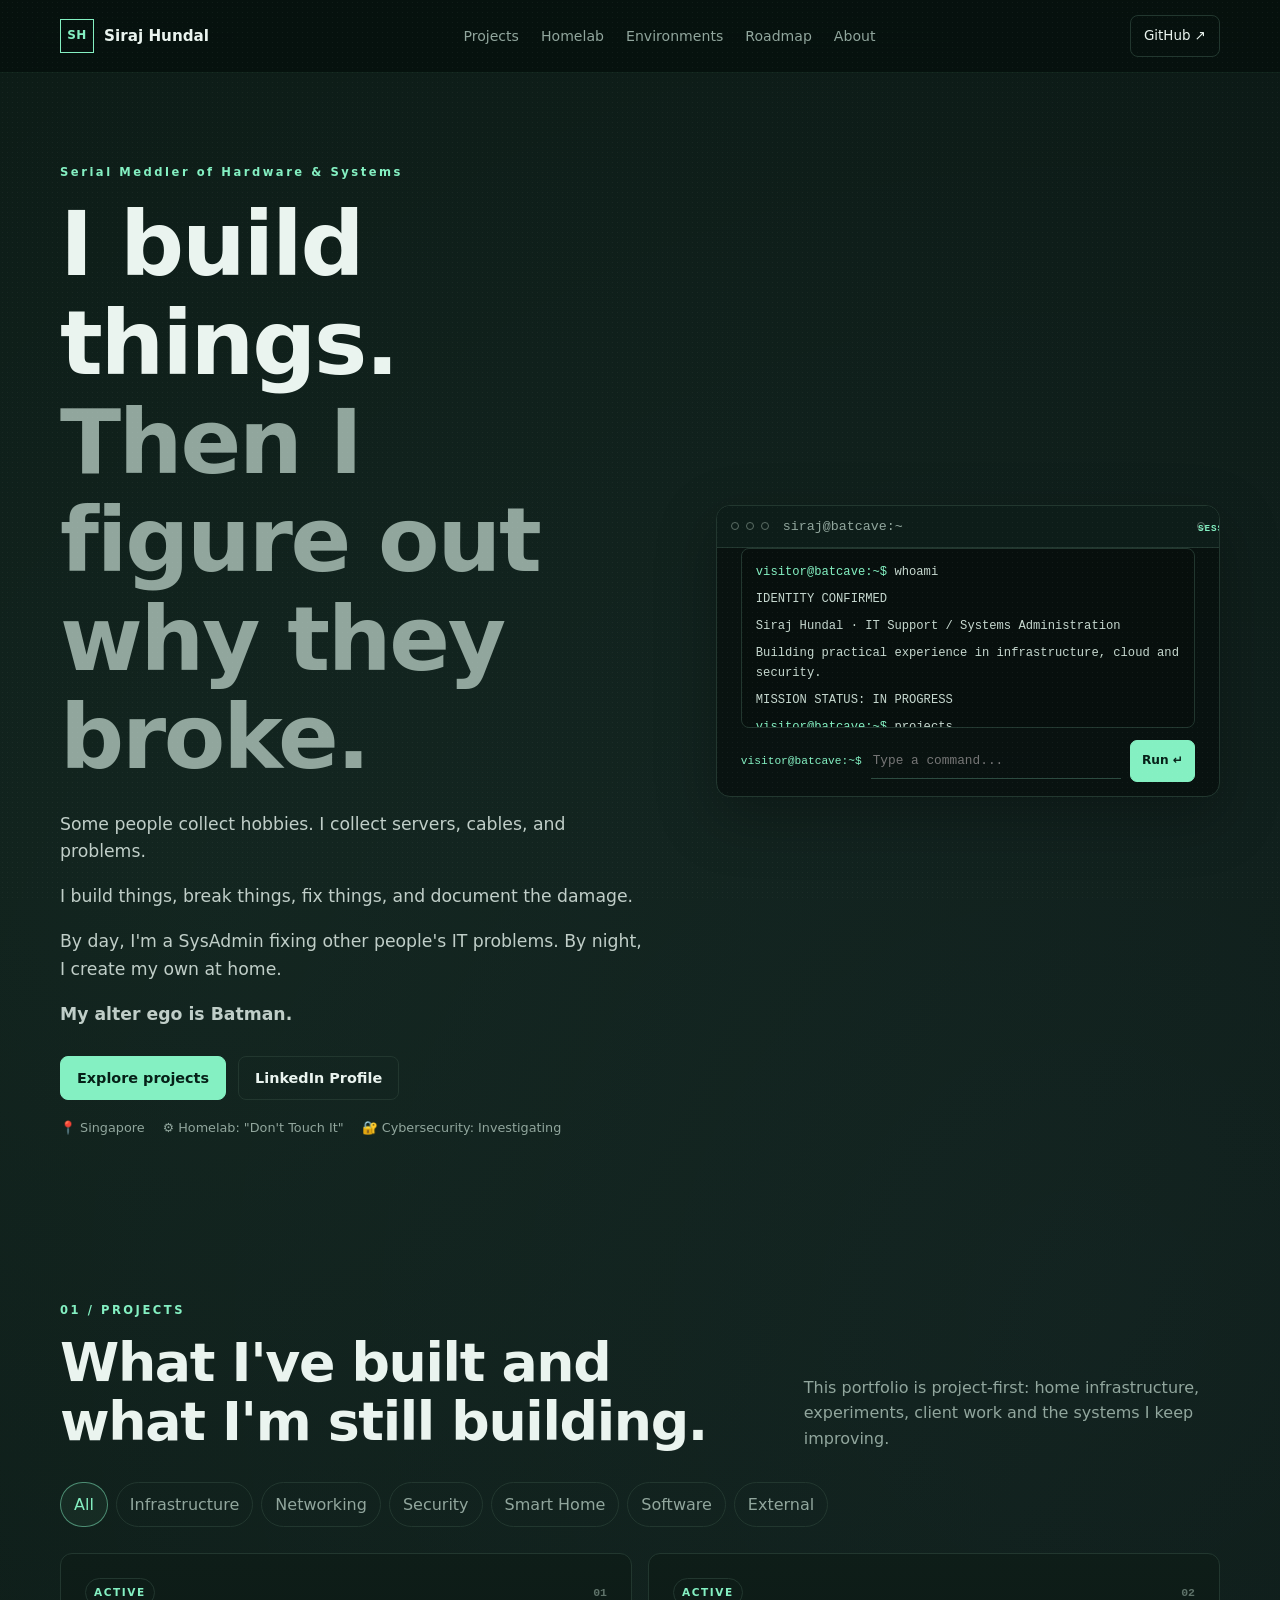
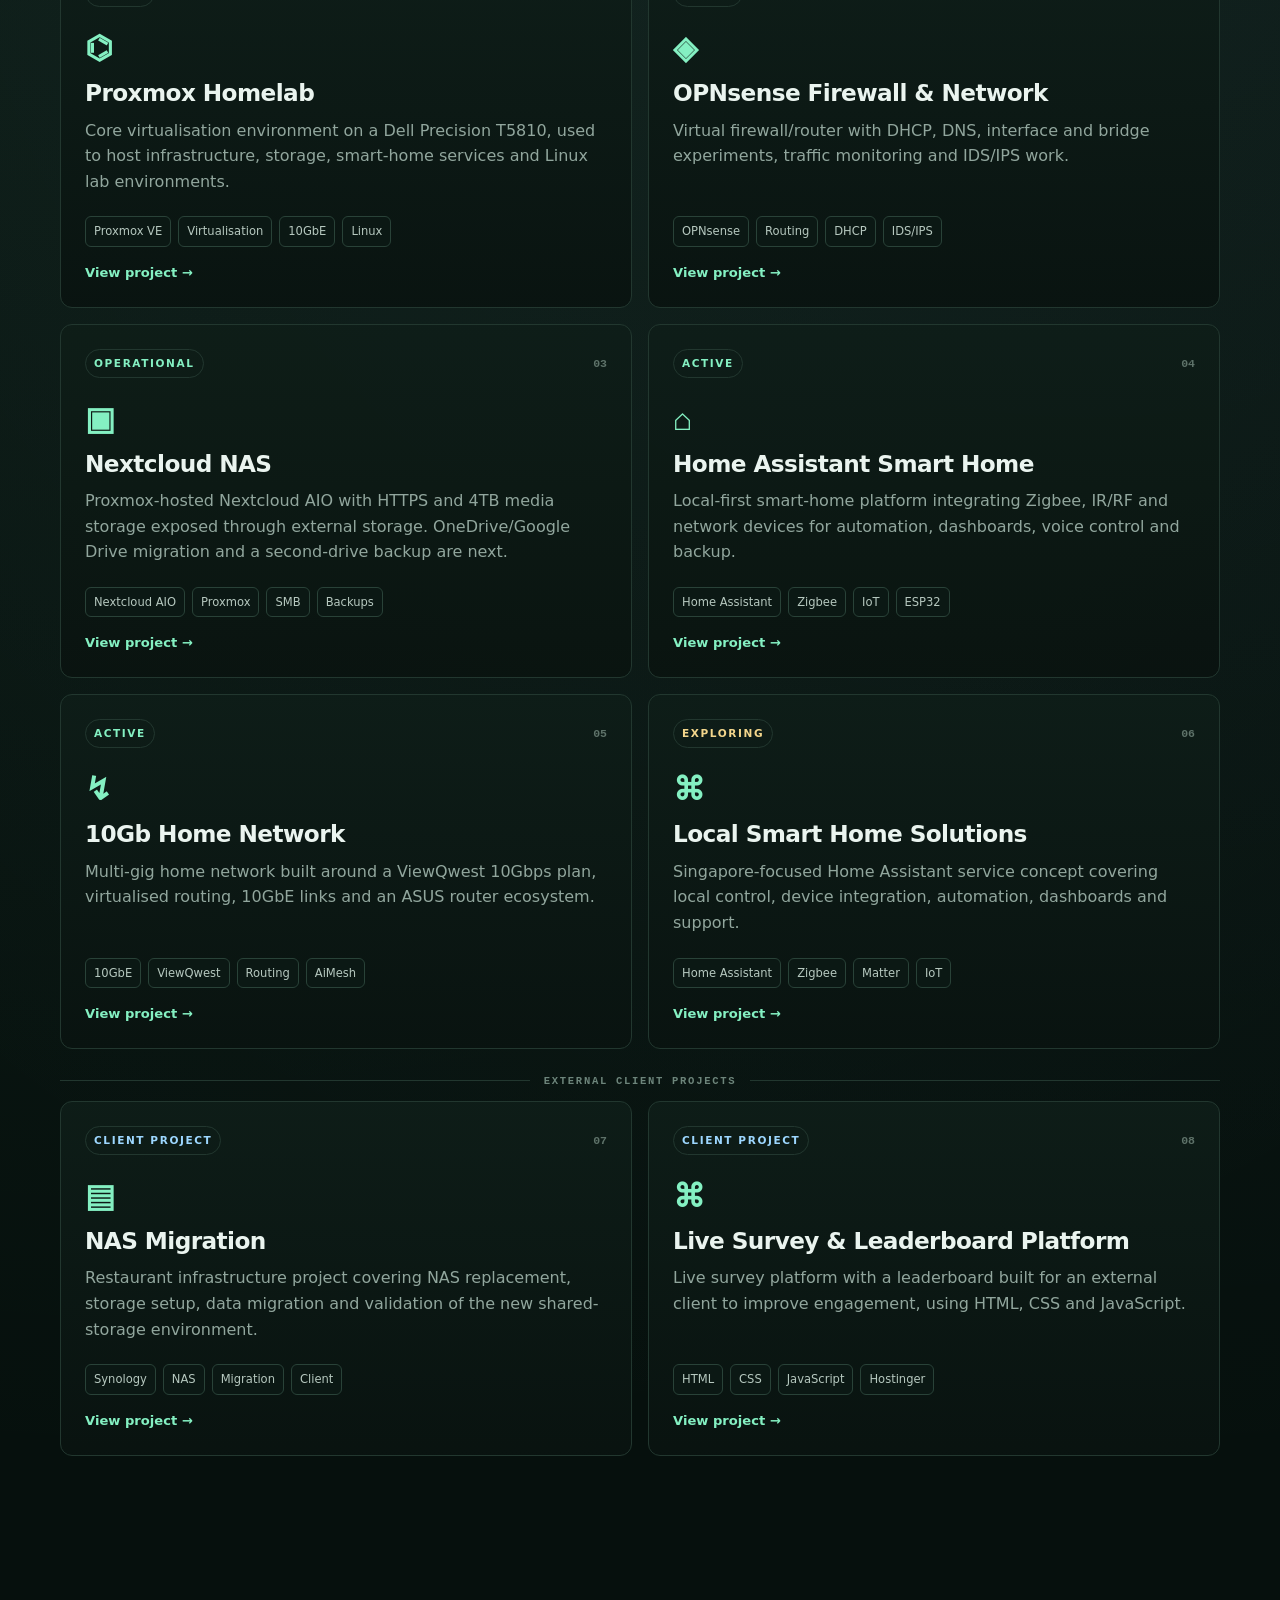
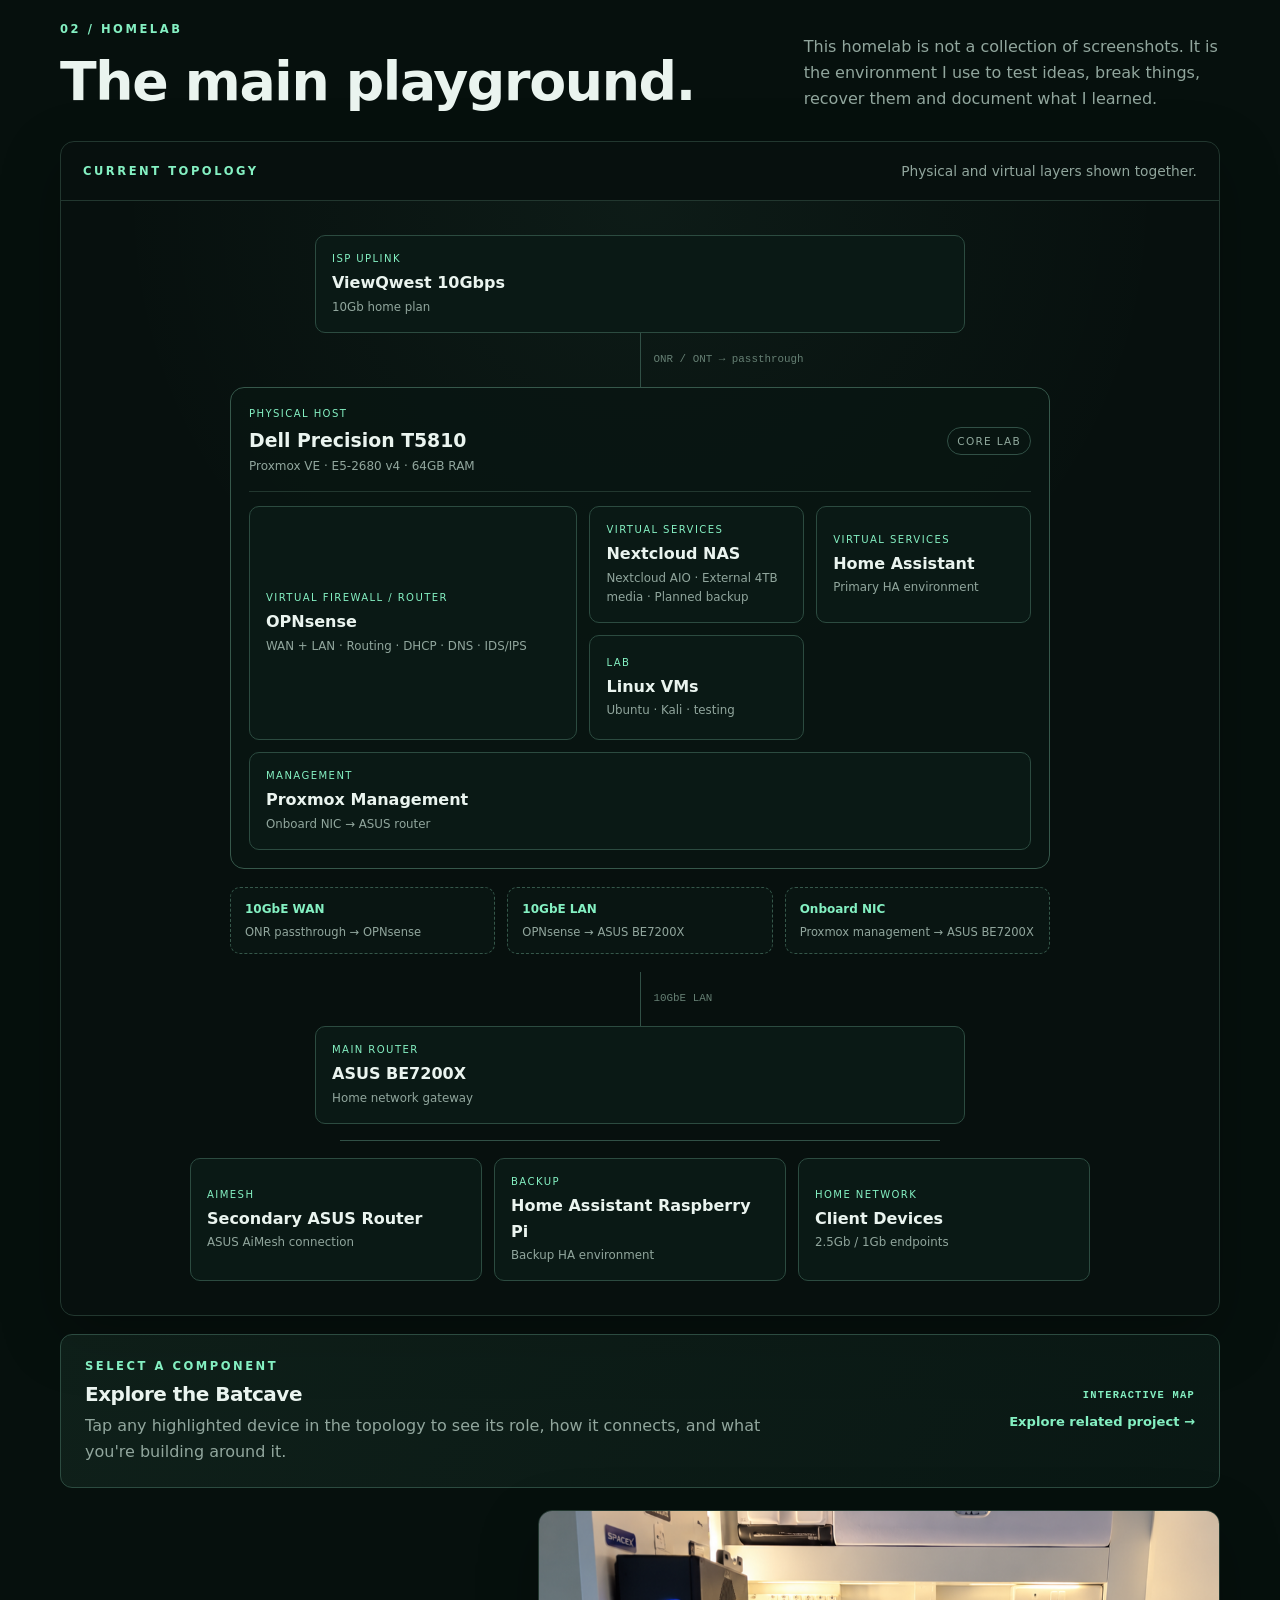
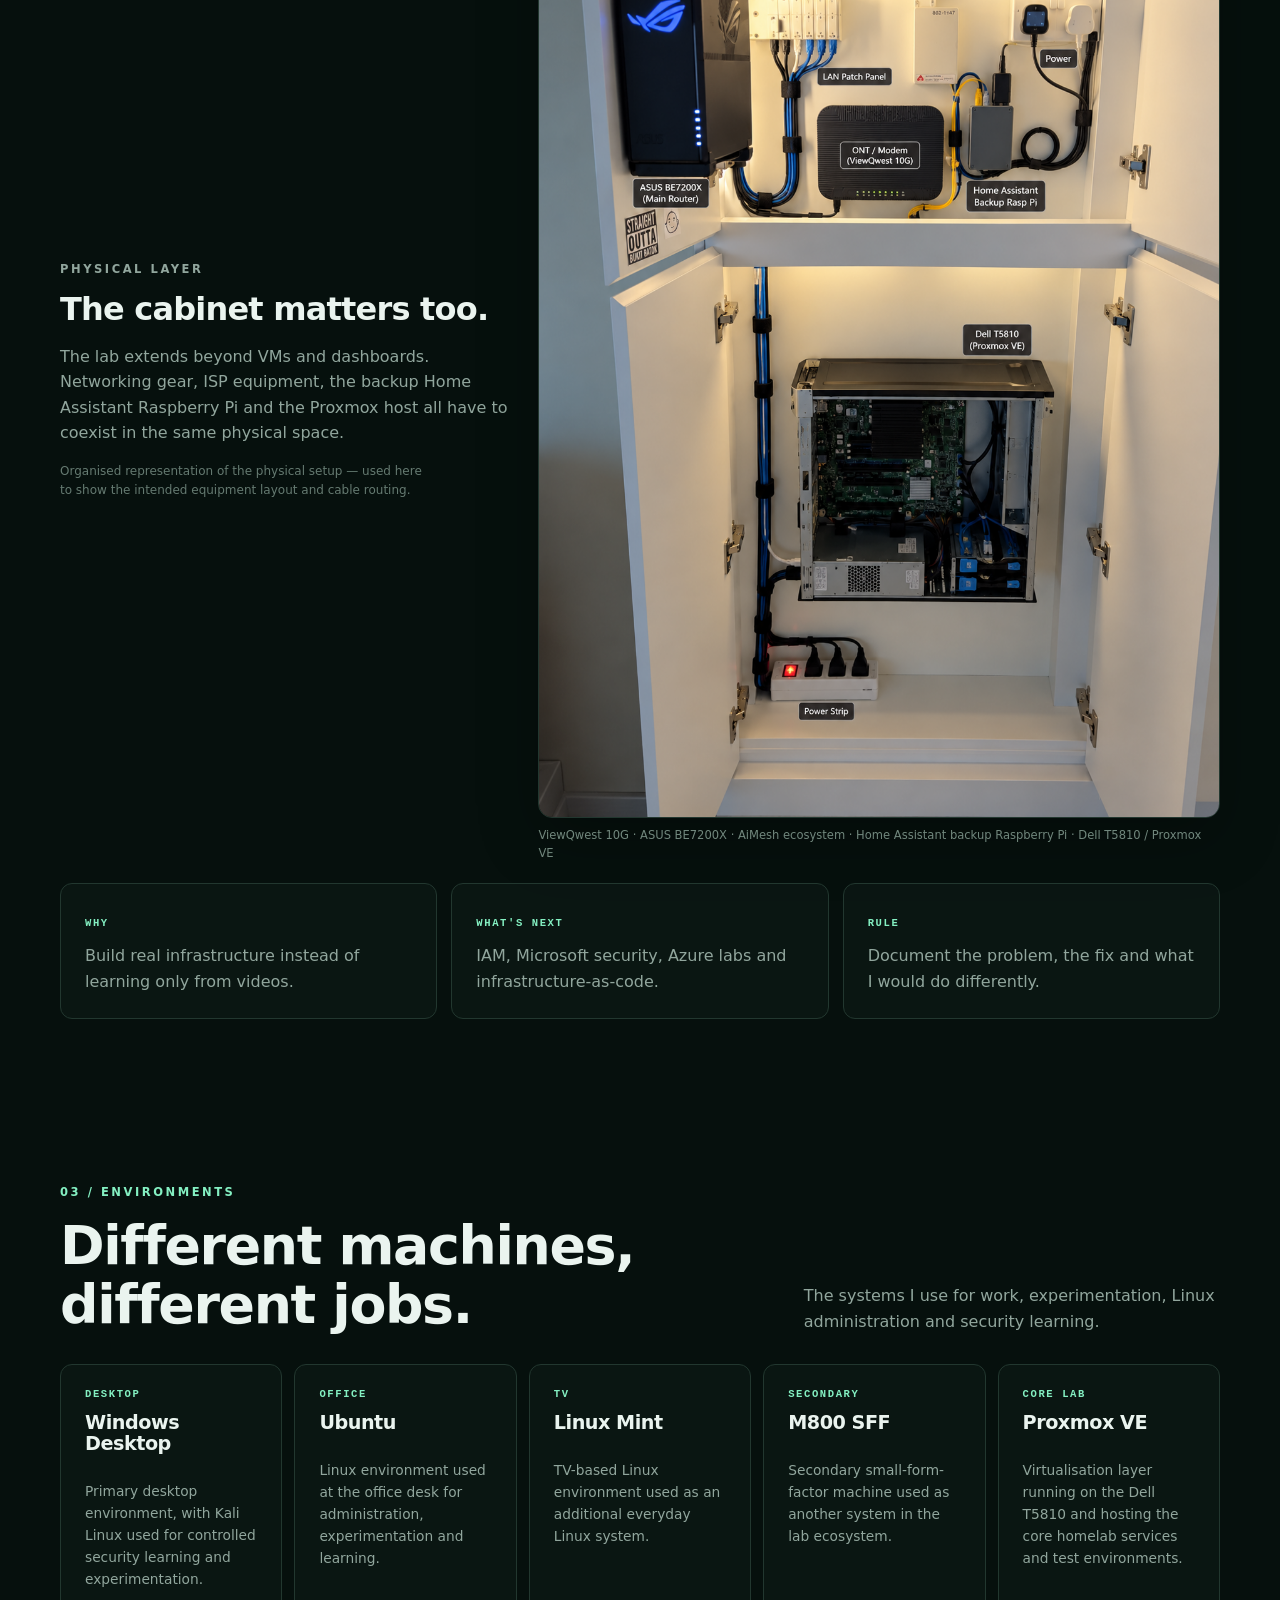
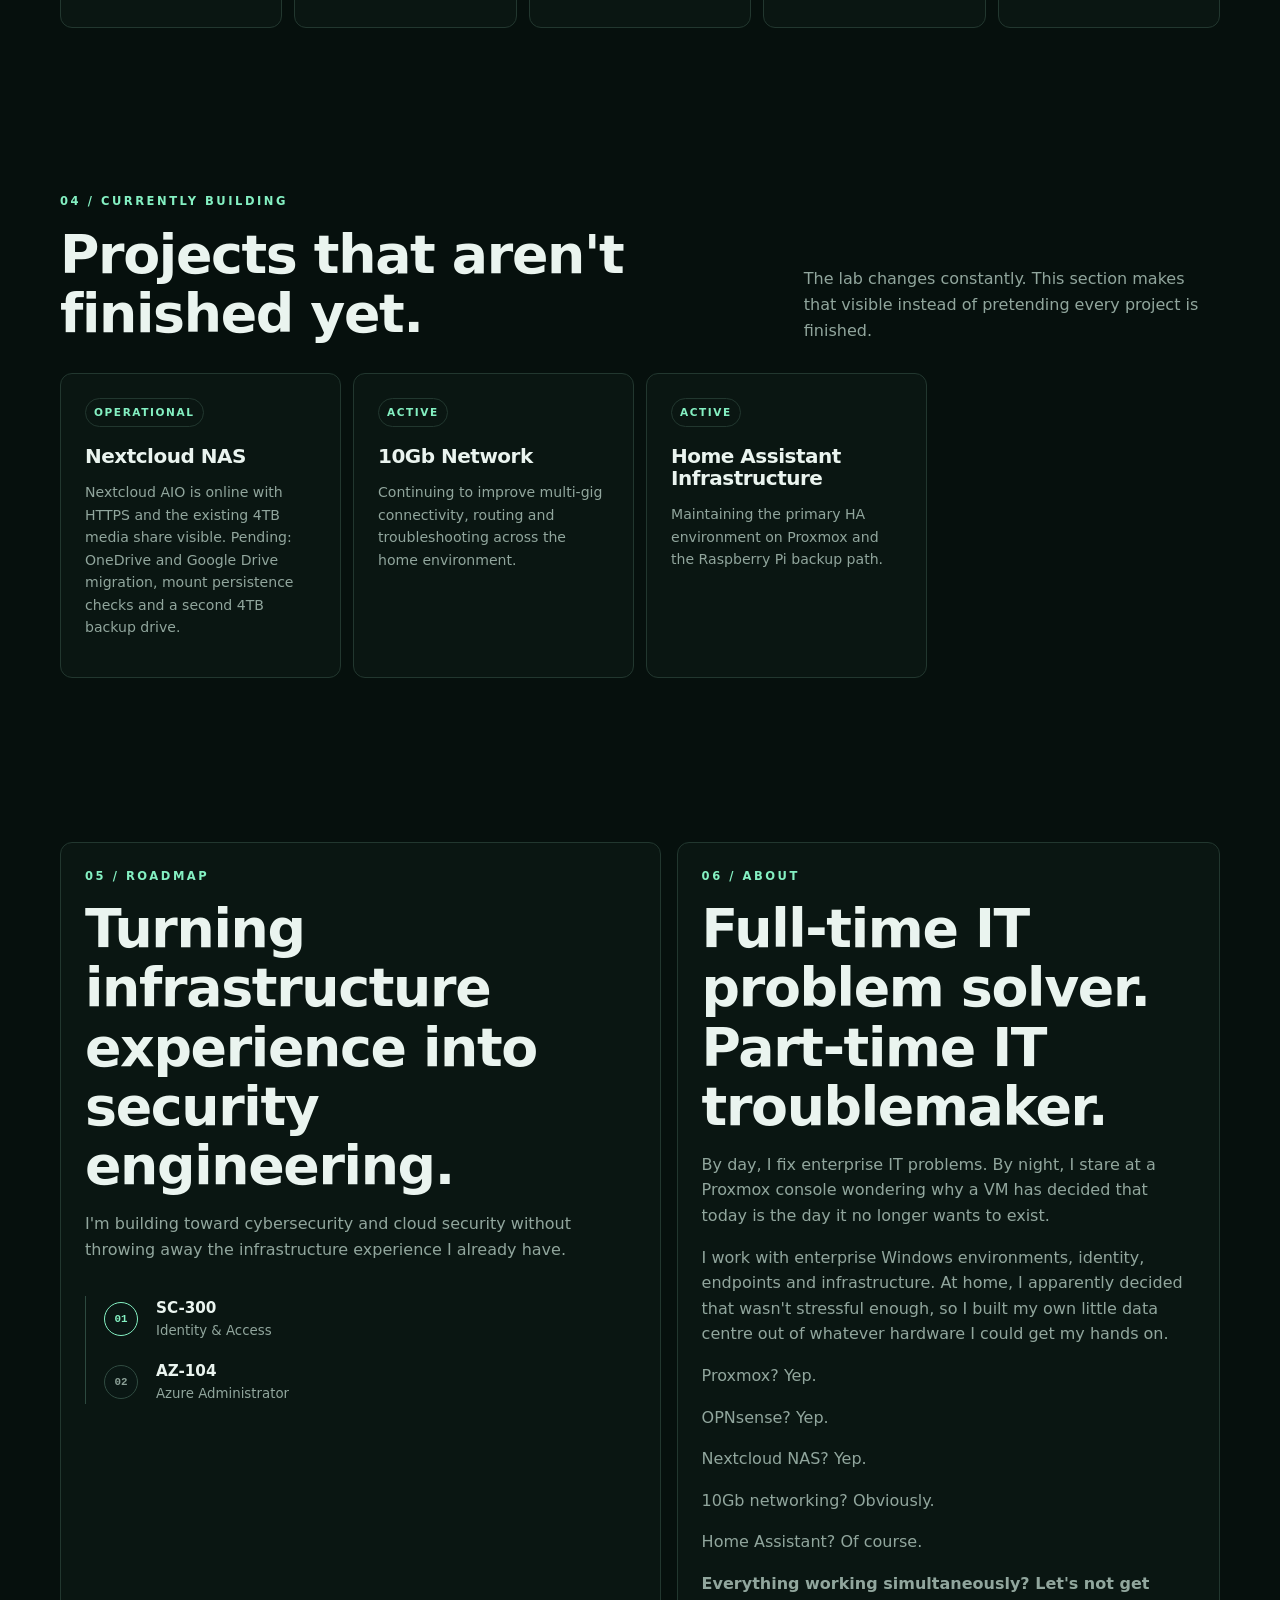
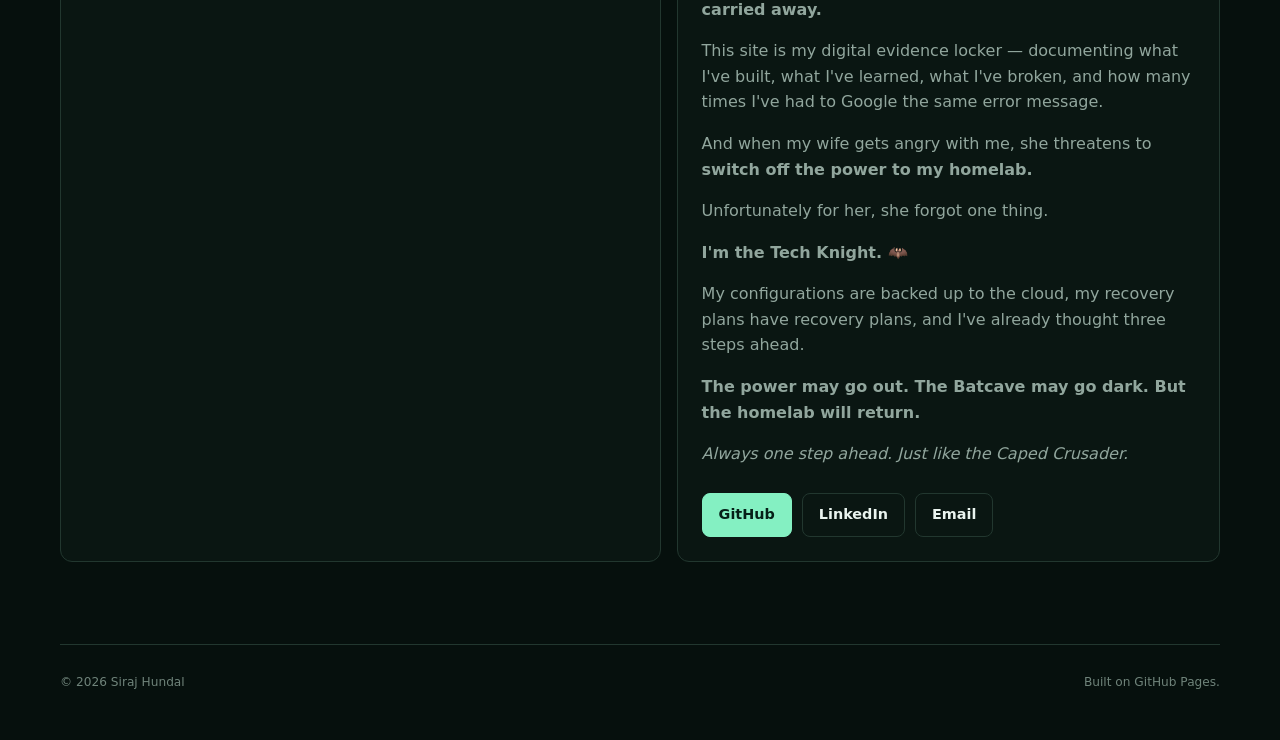
==== commit b0ebc519: "Show Batcave terminal session transcript" ====
--- a/index.html
+++ b/index.html
@@ -44,21 +44,36 @@
       </div>
       <section class="hero-terminal batcave-terminal" aria-label="Interactive Batcave terminal">
         <div class="terminal-top"><span></span><span></span><span></span><small>siraj@batcave:~</small><span class="terminal-live">SESSION READY</span></div>
-        <div class="terminal-welcome"><p class="eyebrow">BATCAVE ACCESS // VISITOR MODE</p><h2>Welcome to the Batcave.</h2><p>Choose a mission below, or type a command if you're feeling terminally curious.</p></div>
-        <div class="terminal-actions" aria-label="Quick commands">
-          <button type="button" data-terminal-command="whoami">👤 Who am I?</button>
-          <button type="button" data-terminal-command="projects">🛠️ Explore projects</button>
-          <button type="button" data-terminal-command="homelab">🖥️ Explore homelab</button>
-          <button type="button" data-terminal-command="certs">🔐 Certification roadmap</button>
-          <button type="button" data-terminal-command="coffee">☕ Coffee status</button>
-        </div>
-        <div class="terminal-output" id="terminal-output" aria-live="polite"><p><span class="terminal-prompt">visitor@batcave:~$</span> help</p><p>Commands: <strong>help</strong>, <strong>whoami</strong>, <strong>projects</strong>, <strong>homelab</strong>, <strong>certs</strong>, <strong>status</strong>, <strong>coffee</strong>, <strong>sudo batman</strong>.</p></div>
+        <div class="terminal-output" id="terminal-output" aria-live="polite">
+          <p><span class="terminal-prompt">visitor@batcave:~$</span> whoami</p>
+          <p>IDENTITY CONFIRMED</p>
+          <p>Siraj Hundal · IT Support / Systems Administration</p>
+          <p>Building practical experience in infrastructure, cloud and security.</p>
+          <p>MISSION STATUS: IN PROGRESS</p>
+          <p><span class="terminal-prompt">visitor@batcave:~$</span> projects</p>
+          <p>OPENING PROJECT ARCHIVE...</p>
+          <p>Proxmox Homelab · OPNsense · Nextcloud NAS · Home Assistant · 10Gb Home Network</p>
+          <p>Jumping to the project cards below.</p>
+          <p><span class="terminal-prompt">visitor@batcave:~$</span> homelab</p>
+          <p>SCANNING BATCAVE MAP...</p>
+          <p>Proxmox VE · OPNsense · Nextcloud NAS · Home Assistant · Linux VMs</p>
+          <p>Select a device in the interactive topology further down the page.</p>
+          <p><span class="terminal-prompt">visitor@batcave:~$</span> coffee</p>
+          <p>ERROR 418: I'M A TEAPOT.</p>
+          <p>Human operator may require coffee maintenance.</p>
+          <p>Critical dependency: probably.</p>
+          <p><span class="terminal-prompt">visitor@batcave:~$</span> whoami</p>
+          <p>IDENTITY CONFIRMED</p>
+          <p>Siraj Hundal · IT Support / Systems Administration</p>
+          <p>Building practical experience in infrastructure, cloud and security.</p>
+          <p>MISSION STATUS: IN PROGRESS</p>
+          <p>Commands: <strong>help</strong>, <strong>whoami</strong>, <strong>projects</strong>, <strong>homelab</strong>, <strong>certs</strong>, <strong>status</strong>, <strong>coffee</strong>, <strong>sudo batman</strong></p>
+        </div>
         <form class="terminal-input-row" id="terminal-form">
           <label for="terminal-input"><span class="terminal-prompt">visitor@batcave:~$</span></label>
           <input id="terminal-input" name="command" type="text" autocomplete="off" autocapitalize="off" spellcheck="false" placeholder="Type a command..." aria-label="Enter a Batcave command" />
           <button type="submit">Run ↵</button>
         </form>
-        <p class="terminal-footnote">SIMULATED TERMINAL · No commands run on the actual homelab.</p>
       </section>
     </section>
 
--- a/styles.css
+++ b/styles.css
@@ -26,3 +26,27 @@
 .topology-detail-meta span{font:700 .65rem ui-monospace,monospace;letter-spacing:.12em;color:var(--accent)}
 .topology-detail-meta a{color:var(--accent);font-size:.82rem;font-weight:700}
 @media(max-width:650px){.topology-details{grid-template-columns:1fr;padding:18px}.topology-detail-meta{align-items:flex-start;white-space:normal}}
+
+/* Interactive Batcave terminal */
+.batcave-terminal{align-self:center;padding-bottom:14px}
+.batcave-terminal .terminal-top{flex-wrap:nowrap}
+.terminal-live{margin-left:auto;color:var(--accent);font:700 .58rem ui-monospace,monospace;letter-spacing:.1em;white-space:nowrap}
+.terminal-welcome{padding:24px 24px 10px}
+.terminal-welcome .eyebrow{font-size:.62rem;margin-bottom:9px}
+.terminal-welcome h2{font-size:clamp(1.4rem,2.5vw,2rem);margin:0 0 9px}
+.terminal-welcome>p:last-child{font-size:.85rem;color:var(--muted);margin:0}
+.terminal-actions{display:flex;flex-wrap:wrap;gap:8px;padding:12px 24px 18px}
+.terminal-actions button,.terminal-input-row button{border:1px solid var(--line-2);background:#0b1c16;color:var(--text);border-radius:7px;padding:9px 11px;min-height:42px;font-size:.76rem;cursor:pointer}
+.terminal-actions button:hover,.terminal-actions button:focus-visible,.terminal-input-row button:hover{border-color:var(--accent);color:var(--accent)}
+.terminal-output{margin:0 24px;padding:13px 14px;max-height:180px;overflow:auto;border:1px solid var(--line);border-radius:8px;background:rgba(0,0,0,.18);font: .76rem/1.65 ui-monospace,SFMono-Regular,Menlo,monospace;overflow-wrap:anywhere}
+.terminal-output p{margin:0 0 7px;color:#c6d8cf}
+.terminal-output p:last-child{margin-bottom:0}
+.terminal-prompt{color:var(--accent)}
+.terminal-output strong{color:var(--accent);font-weight:600}
+.terminal-input-row{display:flex;align-items:center;gap:9px;margin:12px 24px 0;padding:0}
+.terminal-input-row label{font: .7rem ui-monospace,monospace;white-space:nowrap}
+.terminal-input-row input{min-width:0;flex:1;background:transparent;border:0;border-bottom:1px solid var(--line-2);border-radius:0;padding:10px 2px;color:var(--text);font: .8rem ui-monospace,monospace;outline:none}
+.terminal-input-row input:focus{border-bottom-color:var(--accent)}
+.terminal-input-row button{background:var(--accent);color:#062018;border-color:var(--accent);font-weight:800}
+.terminal-footnote{padding:0 24px;color:#71877d;font: .58rem ui-monospace,monospace;letter-spacing:.08em}
+@media(max-width:650px){.terminal-welcome{padding:20px 16px 10px}.terminal-actions{padding:12px 16px 16px}.terminal-output{margin:0 16px;max-height:200px}.terminal-input-row{margin:12px 16px 0;flex-wrap:wrap}.terminal-input-row label{width:100%}.terminal-input-row input{font-size:16px}.terminal-footnote{padding:0 16px}.terminal-live{font-size:.5rem}}
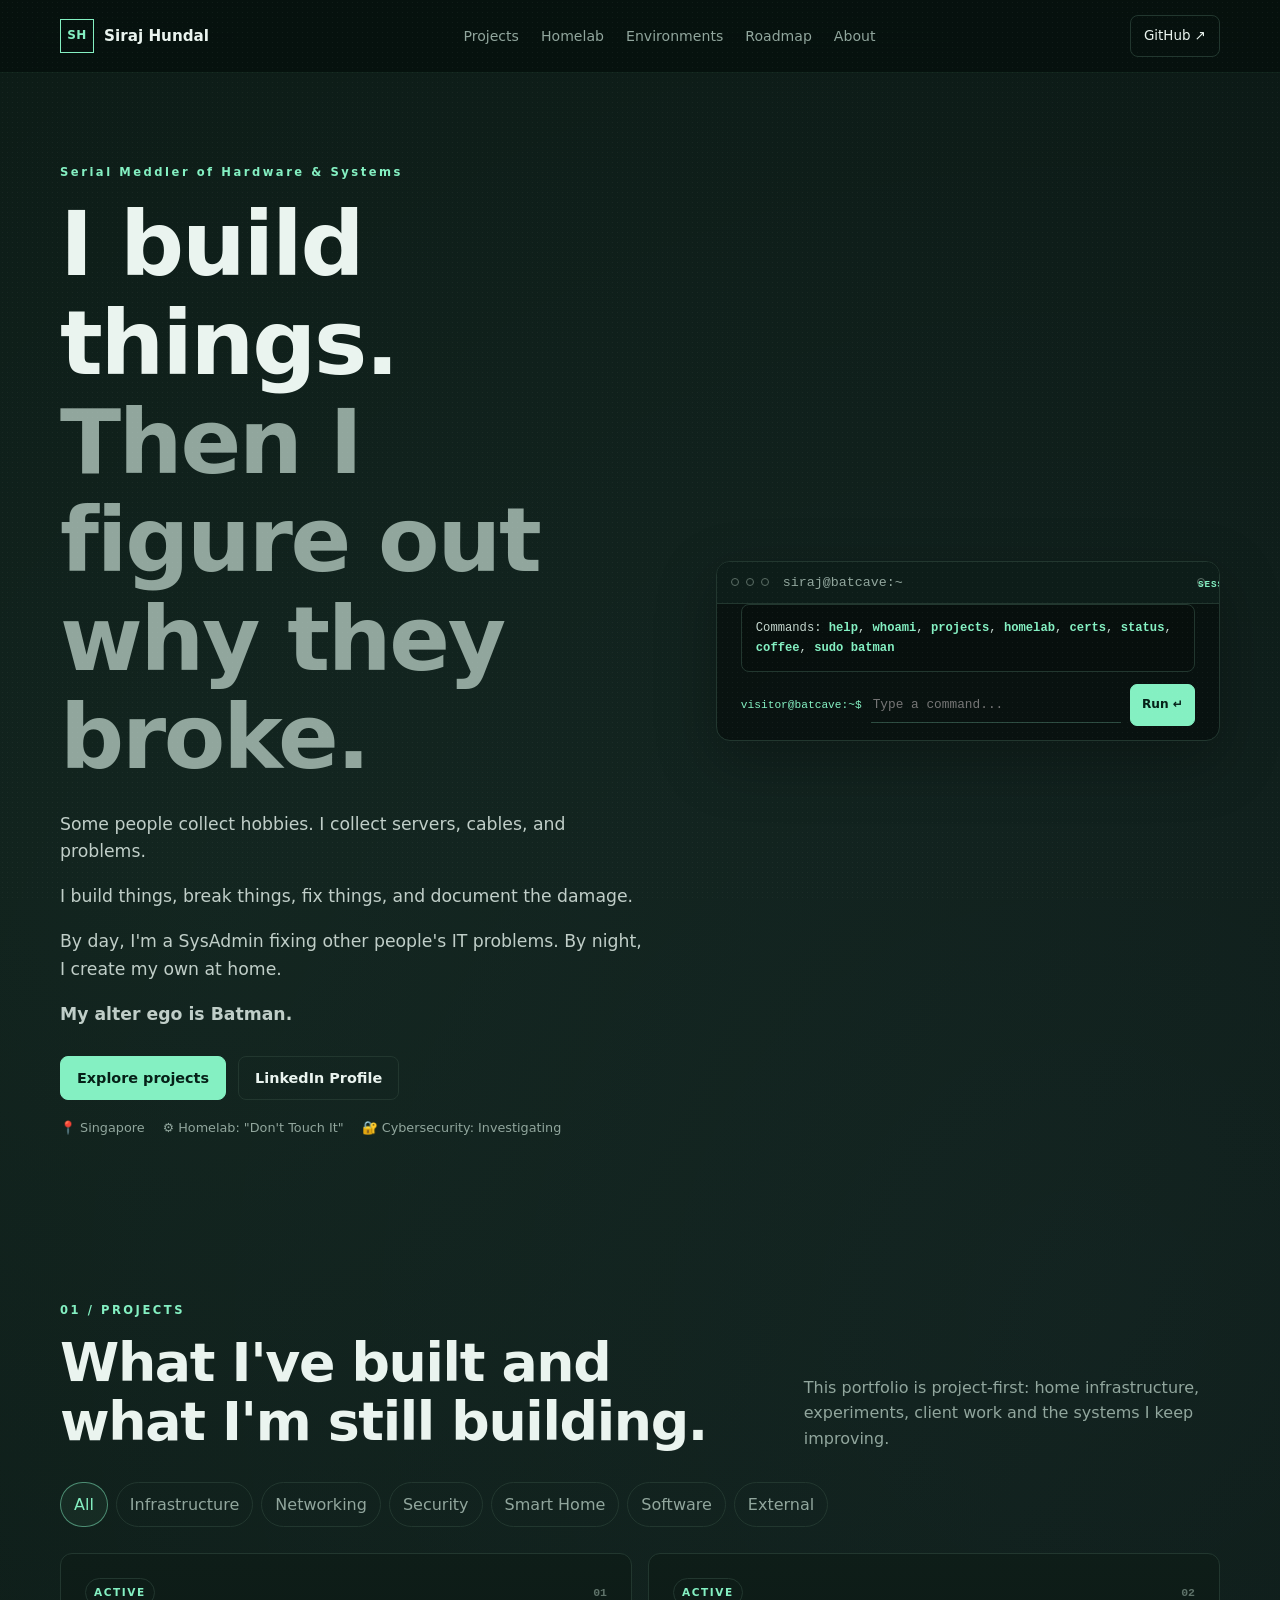
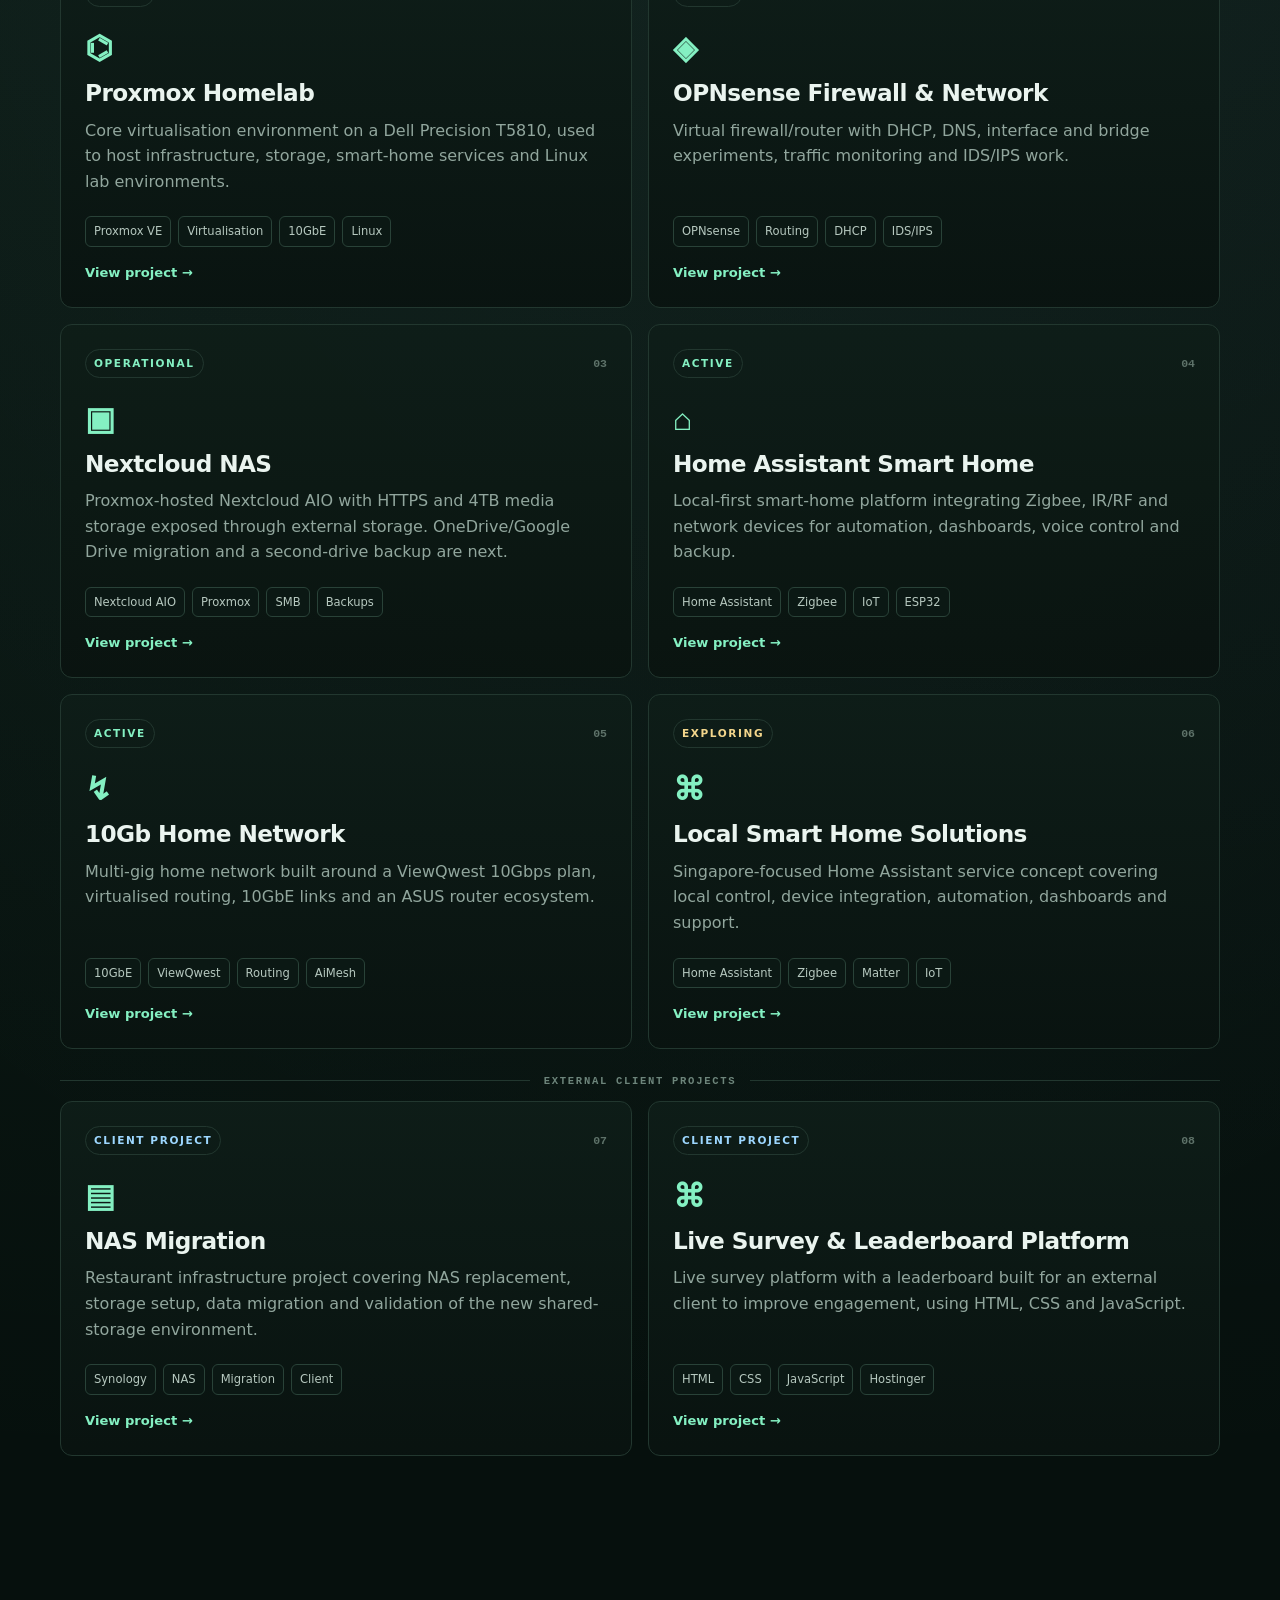
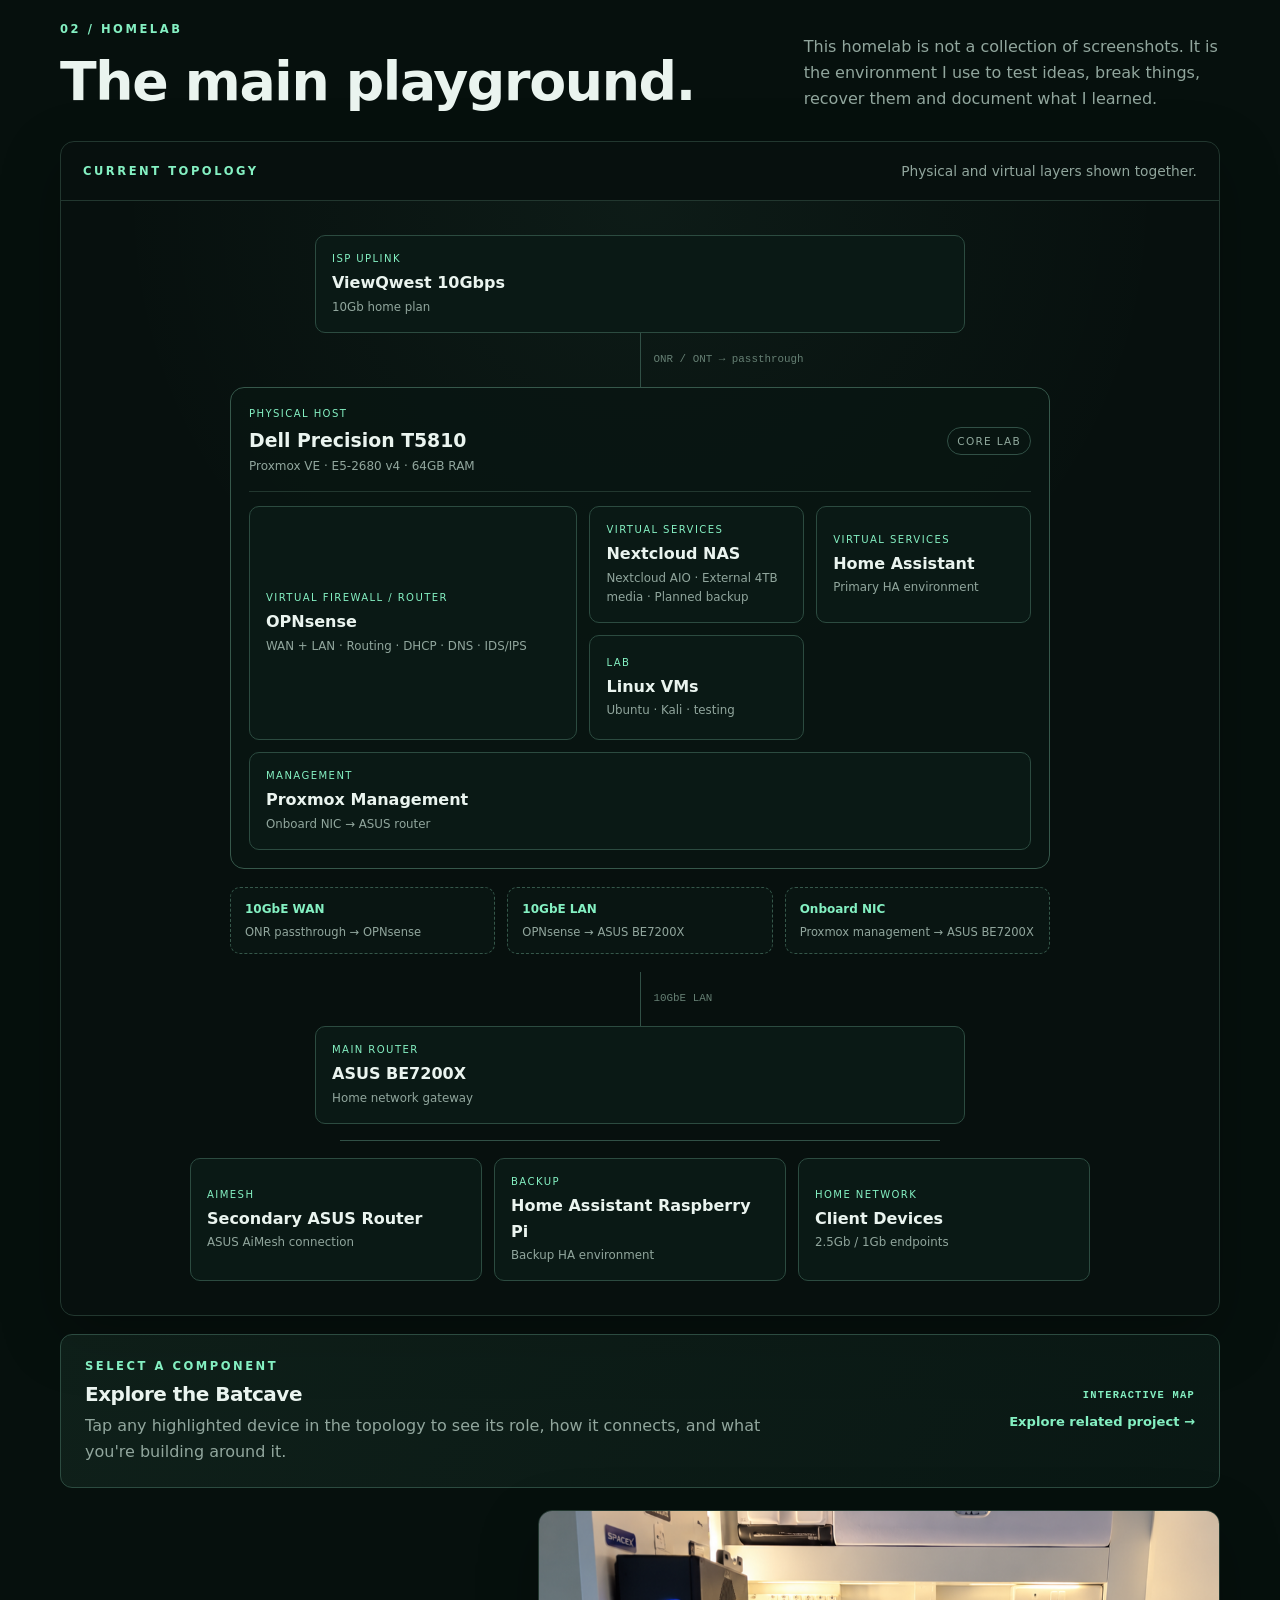
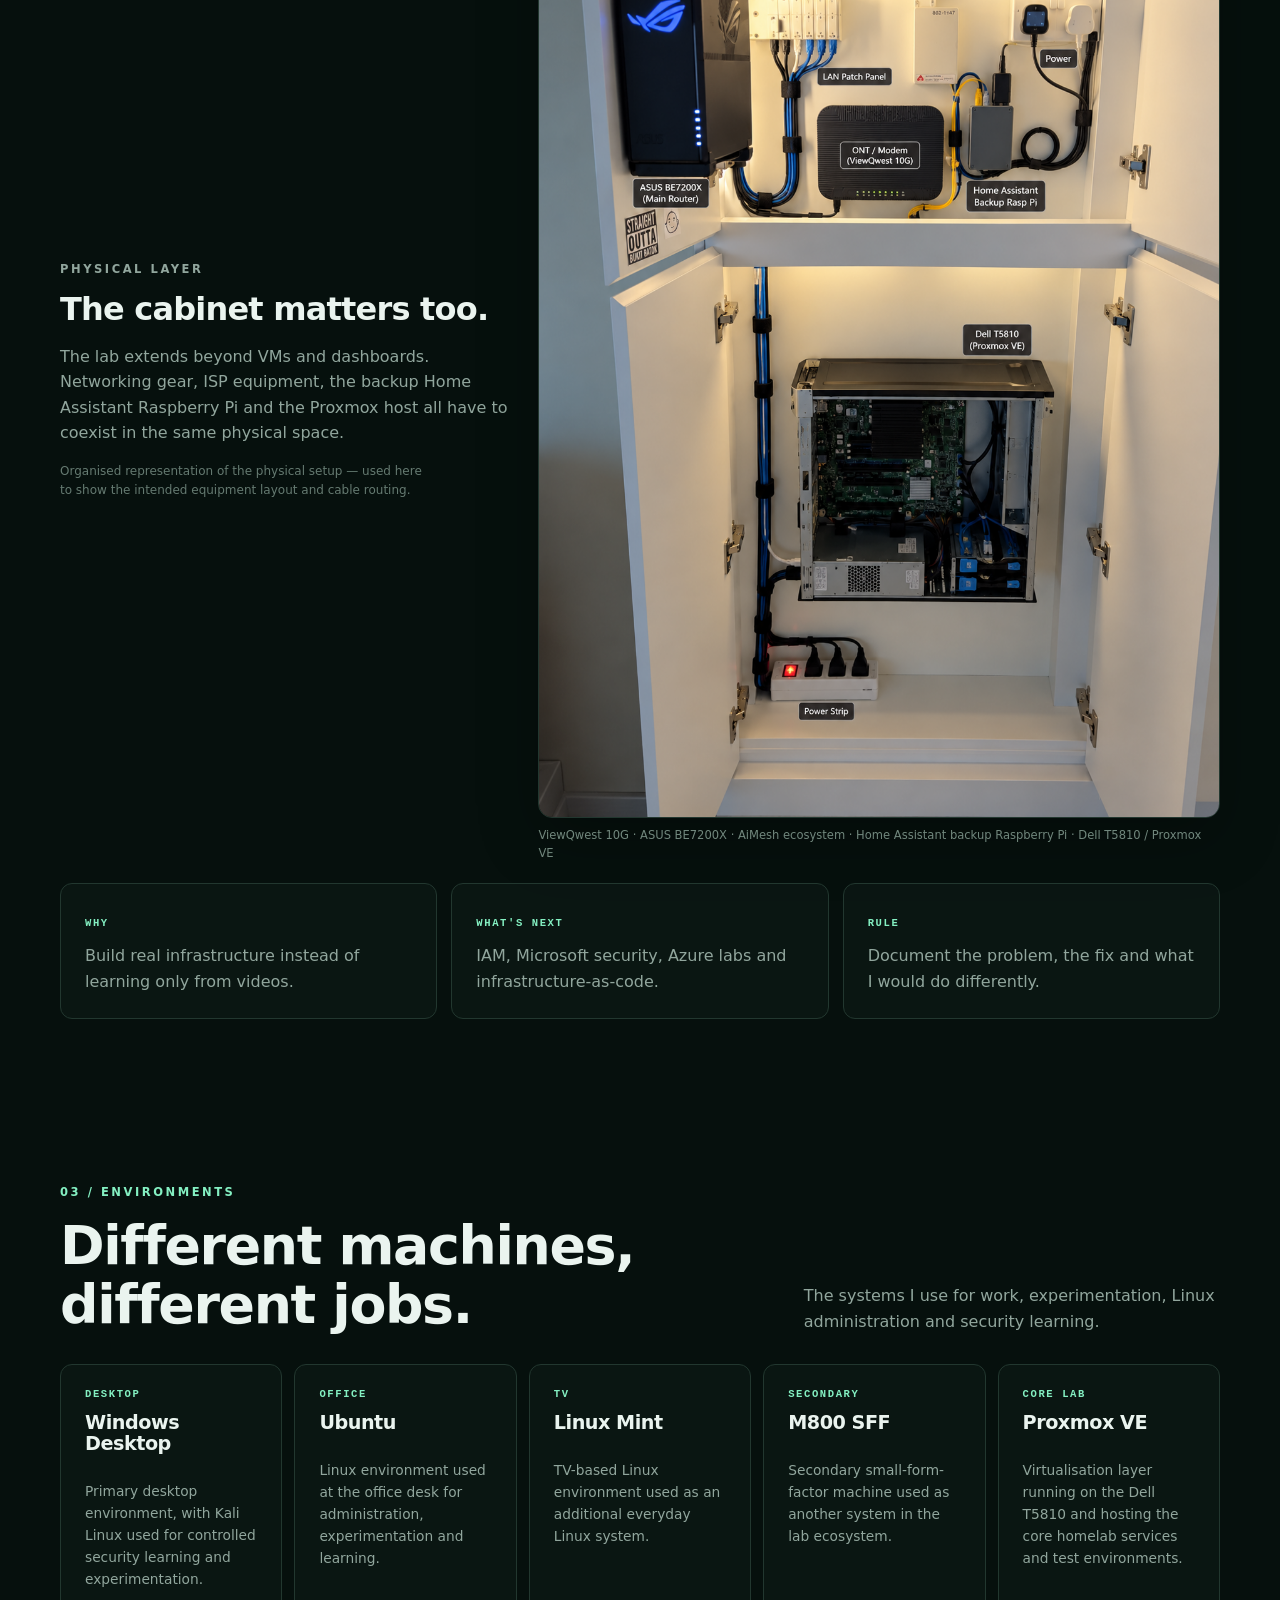
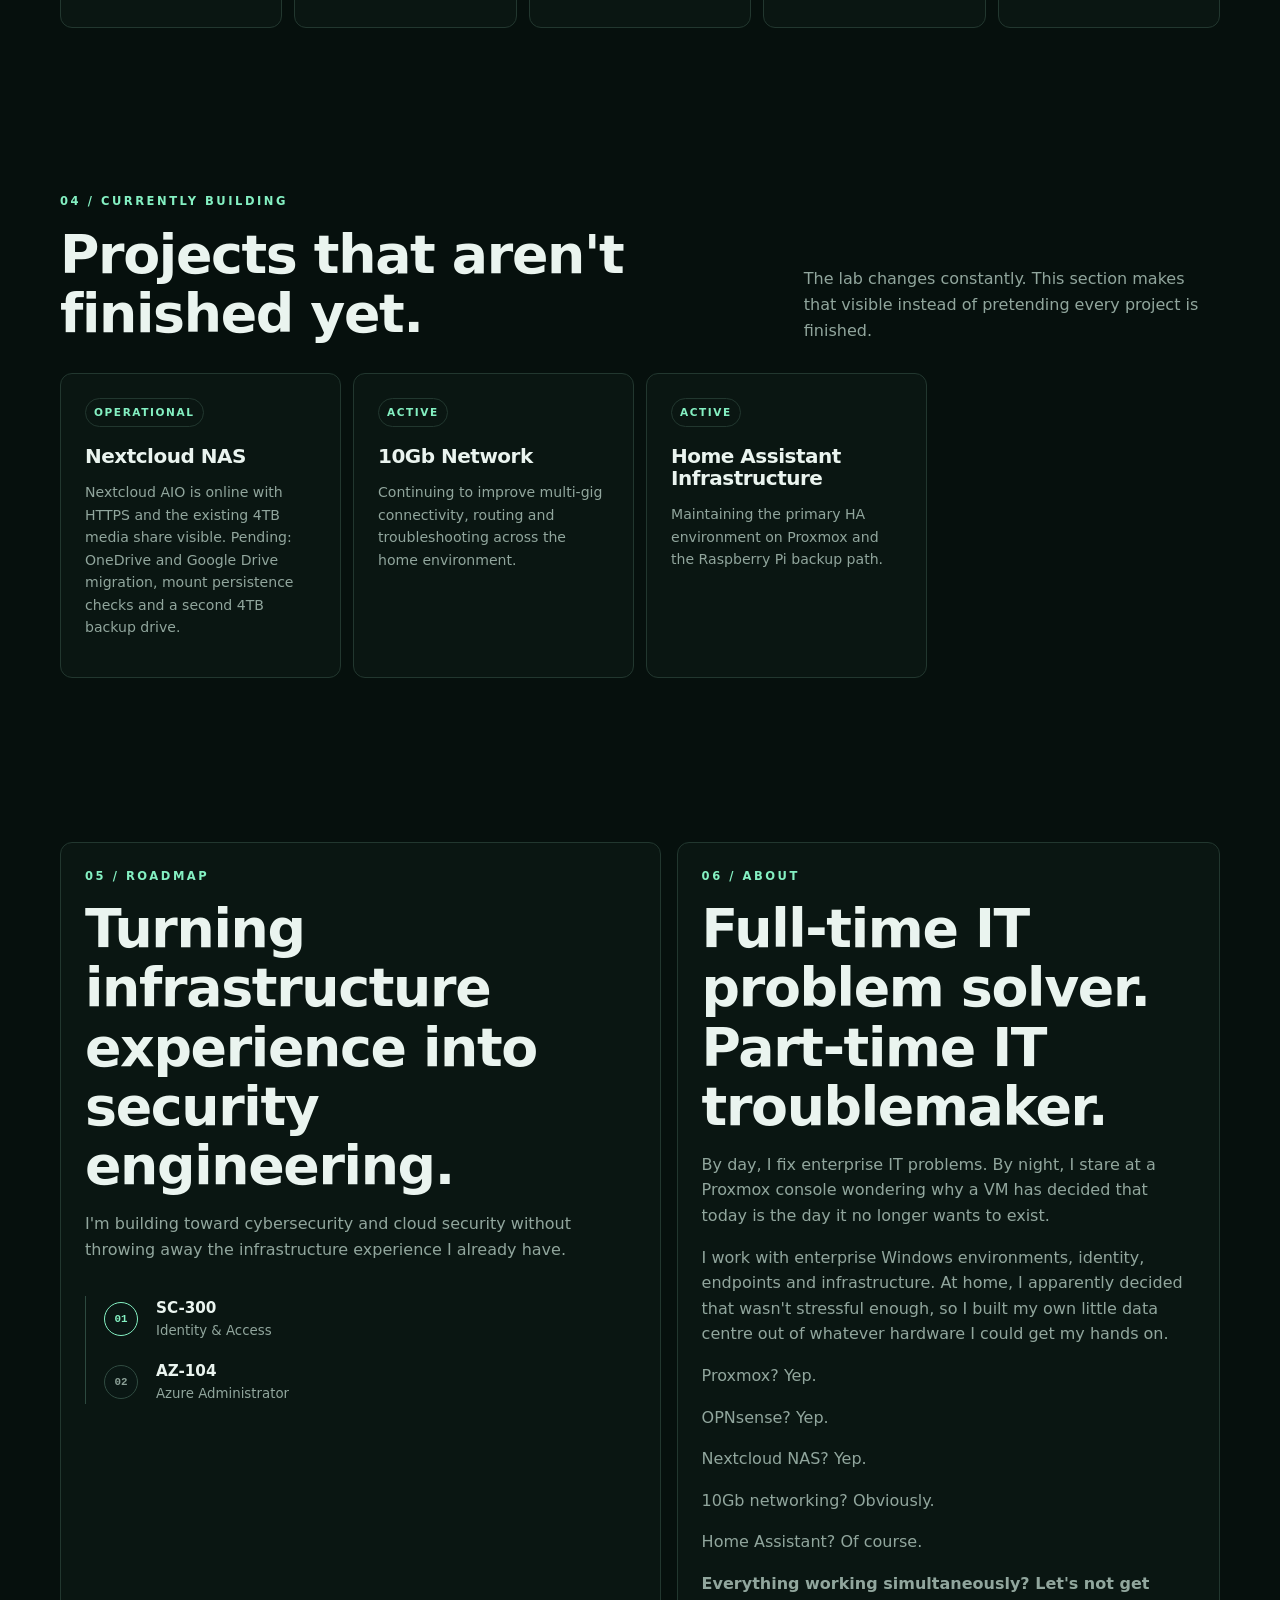
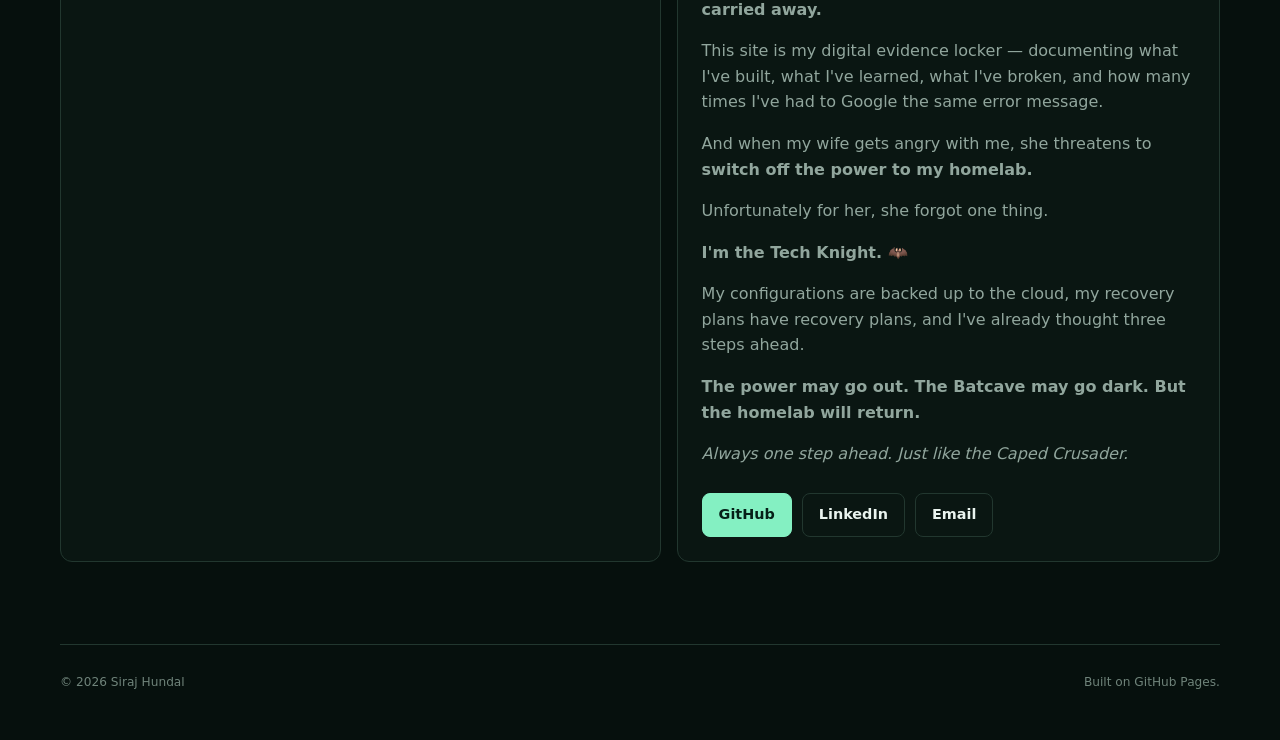
==== commit c454db9d: "Show only terminal command list on initial load" ====
--- a/index.html
+++ b/index.html
@@ -45,30 +45,8 @@
       <section class="hero-terminal batcave-terminal" aria-label="Interactive Batcave terminal">
         <div class="terminal-top"><span></span><span></span><span></span><small>siraj@batcave:~</small><span class="terminal-live">SESSION READY</span></div>
         <div class="terminal-output" id="terminal-output" aria-live="polite">
-          <p><span class="terminal-prompt">visitor@batcave:~$</span> whoami</p>
-          <p>IDENTITY CONFIRMED</p>
-          <p>Siraj Hundal · IT Support / Systems Administration</p>
-          <p>Building practical experience in infrastructure, cloud and security.</p>
-          <p>MISSION STATUS: IN PROGRESS</p>
-          <p><span class="terminal-prompt">visitor@batcave:~$</span> projects</p>
-          <p>OPENING PROJECT ARCHIVE...</p>
-          <p>Proxmox Homelab · OPNsense · Nextcloud NAS · Home Assistant · 10Gb Home Network</p>
-          <p>Jumping to the project cards below.</p>
-          <p><span class="terminal-prompt">visitor@batcave:~$</span> homelab</p>
-          <p>SCANNING BATCAVE MAP...</p>
-          <p>Proxmox VE · OPNsense · Nextcloud NAS · Home Assistant · Linux VMs</p>
-          <p>Select a device in the interactive topology further down the page.</p>
-          <p><span class="terminal-prompt">visitor@batcave:~$</span> coffee</p>
-          <p>ERROR 418: I'M A TEAPOT.</p>
-          <p>Human operator may require coffee maintenance.</p>
-          <p>Critical dependency: probably.</p>
-          <p><span class="terminal-prompt">visitor@batcave:~$</span> whoami</p>
-          <p>IDENTITY CONFIRMED</p>
-          <p>Siraj Hundal · IT Support / Systems Administration</p>
-          <p>Building practical experience in infrastructure, cloud and security.</p>
-          <p>MISSION STATUS: IN PROGRESS</p>
           <p>Commands: <strong>help</strong>, <strong>whoami</strong>, <strong>projects</strong>, <strong>homelab</strong>, <strong>certs</strong>, <strong>status</strong>, <strong>coffee</strong>, <strong>sudo batman</strong></p>
-        </div>
+        </div>  </div>
         <form class="terminal-input-row" id="terminal-form">
           <label for="terminal-input"><span class="terminal-prompt">visitor@batcave:~$</span></label>
           <input id="terminal-input" name="command" type="text" autocomplete="off" autocapitalize="off" spellcheck="false" placeholder="Type a command..." aria-label="Enter a Batcave command" />
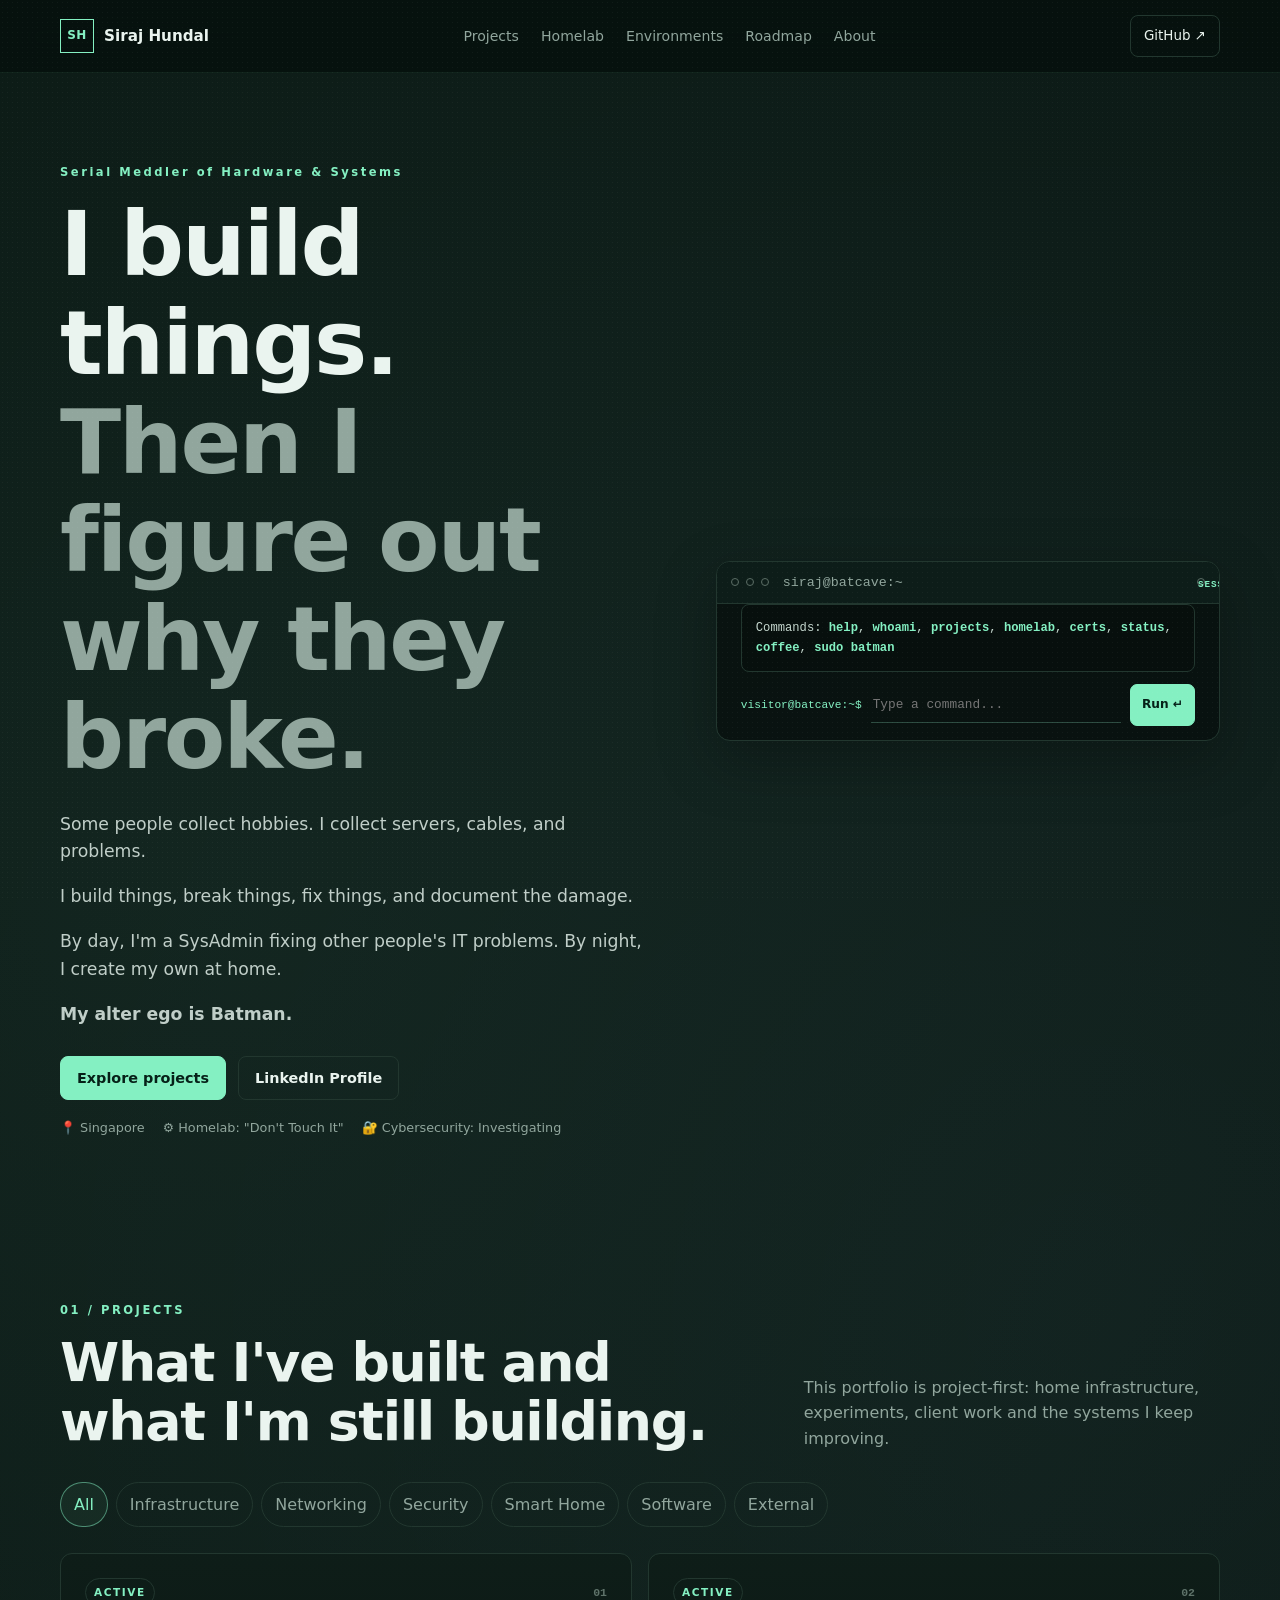
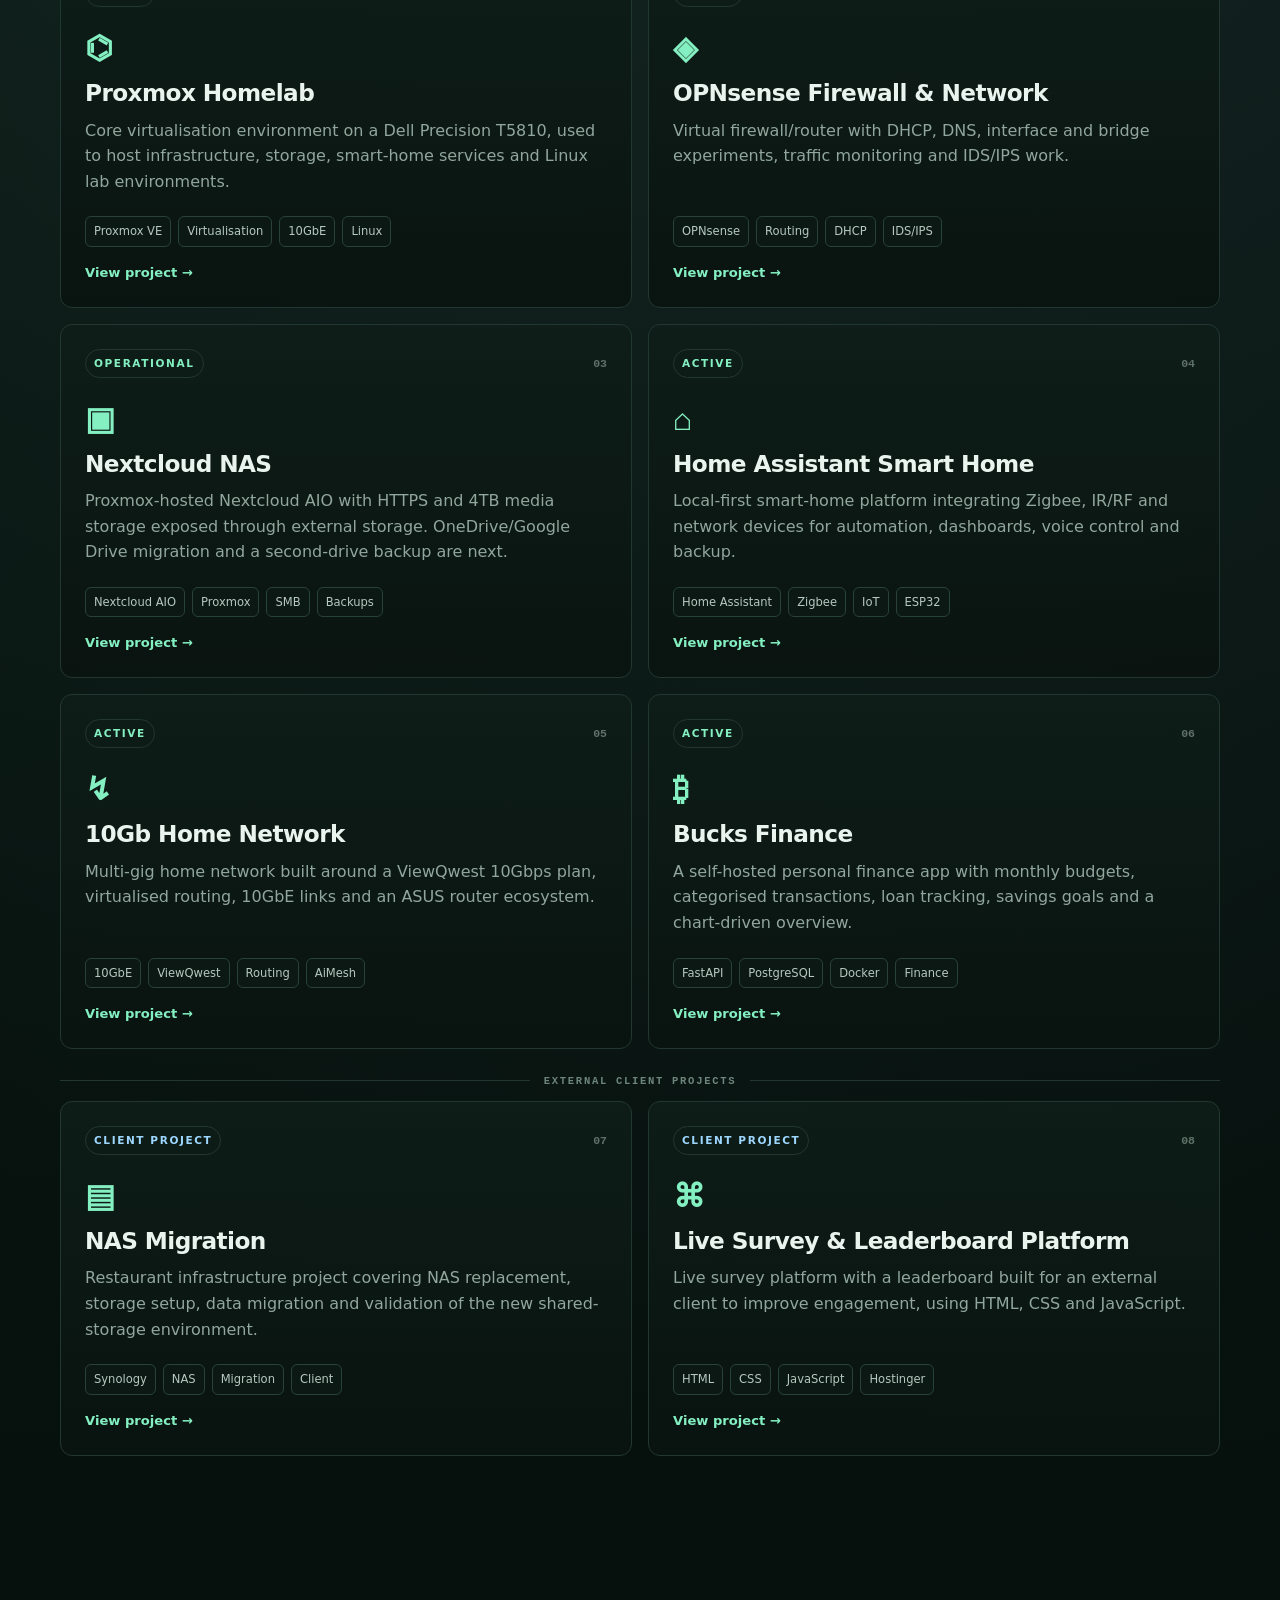
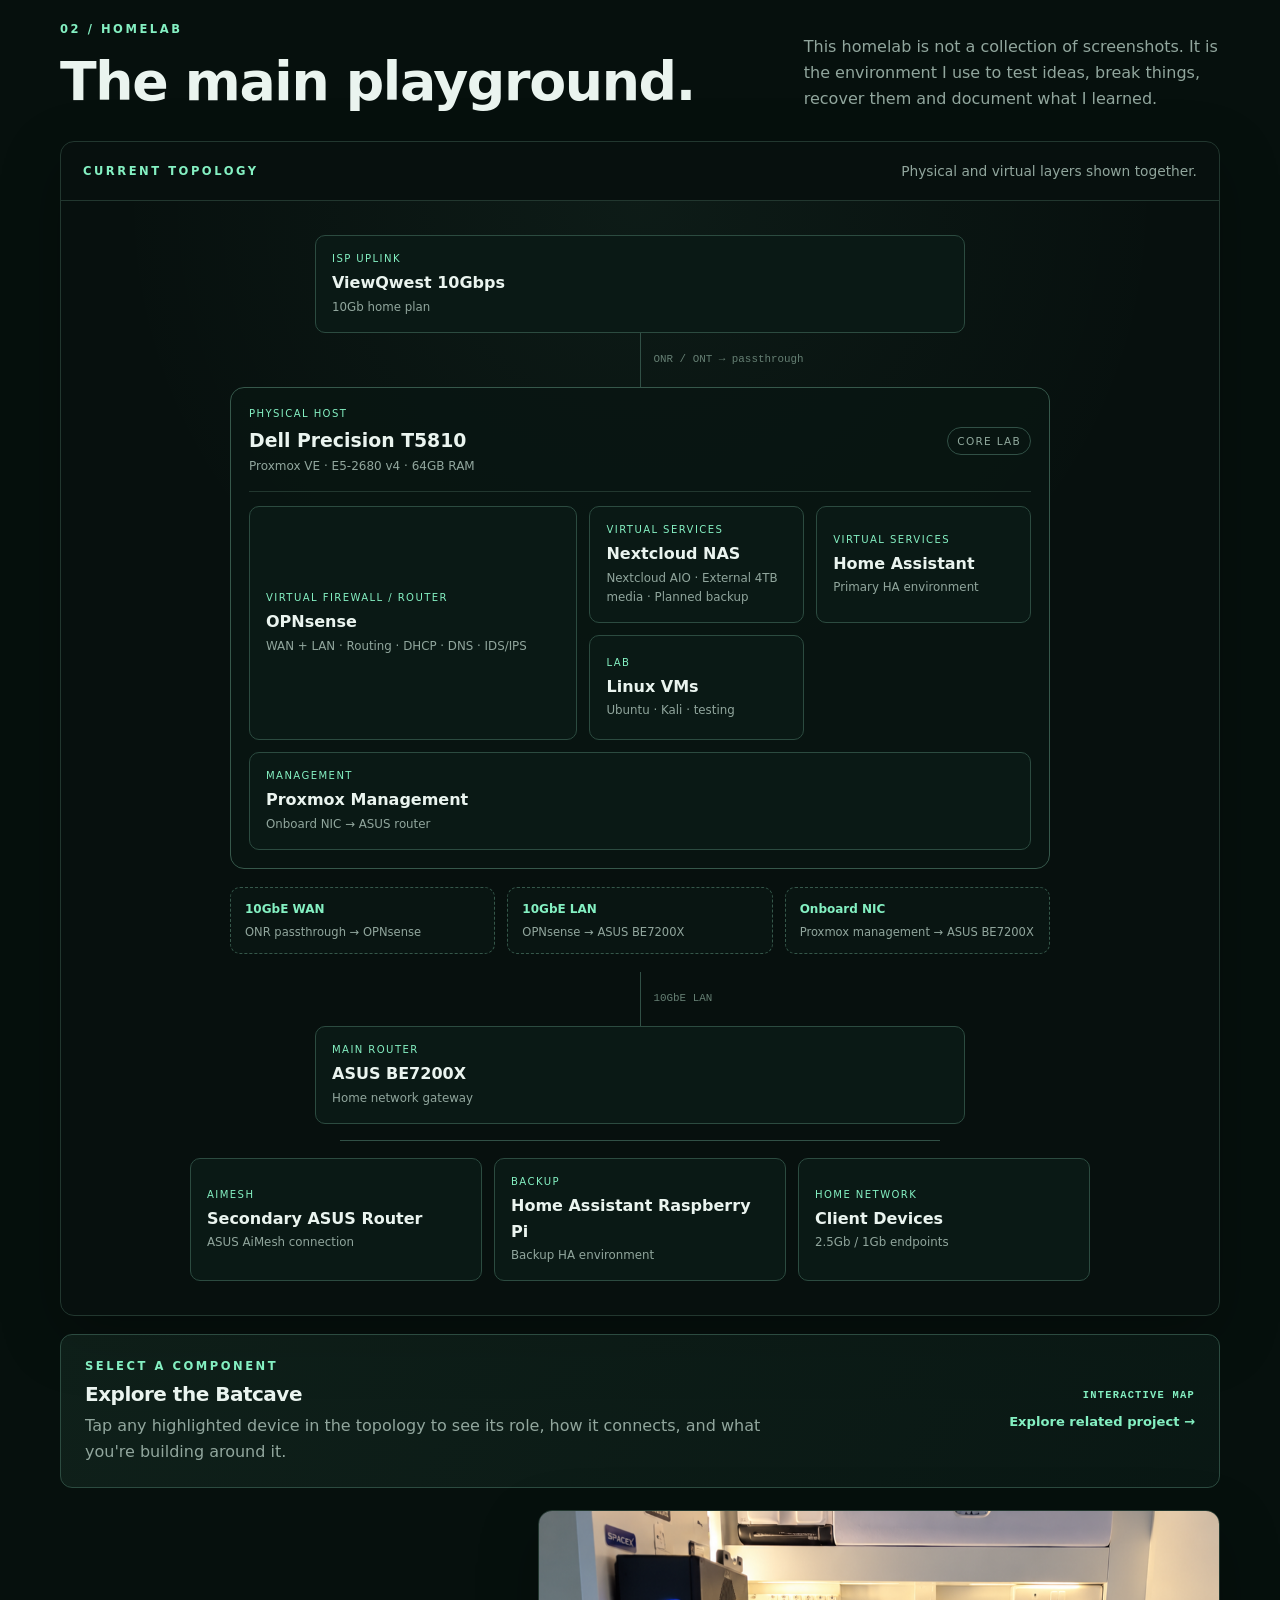
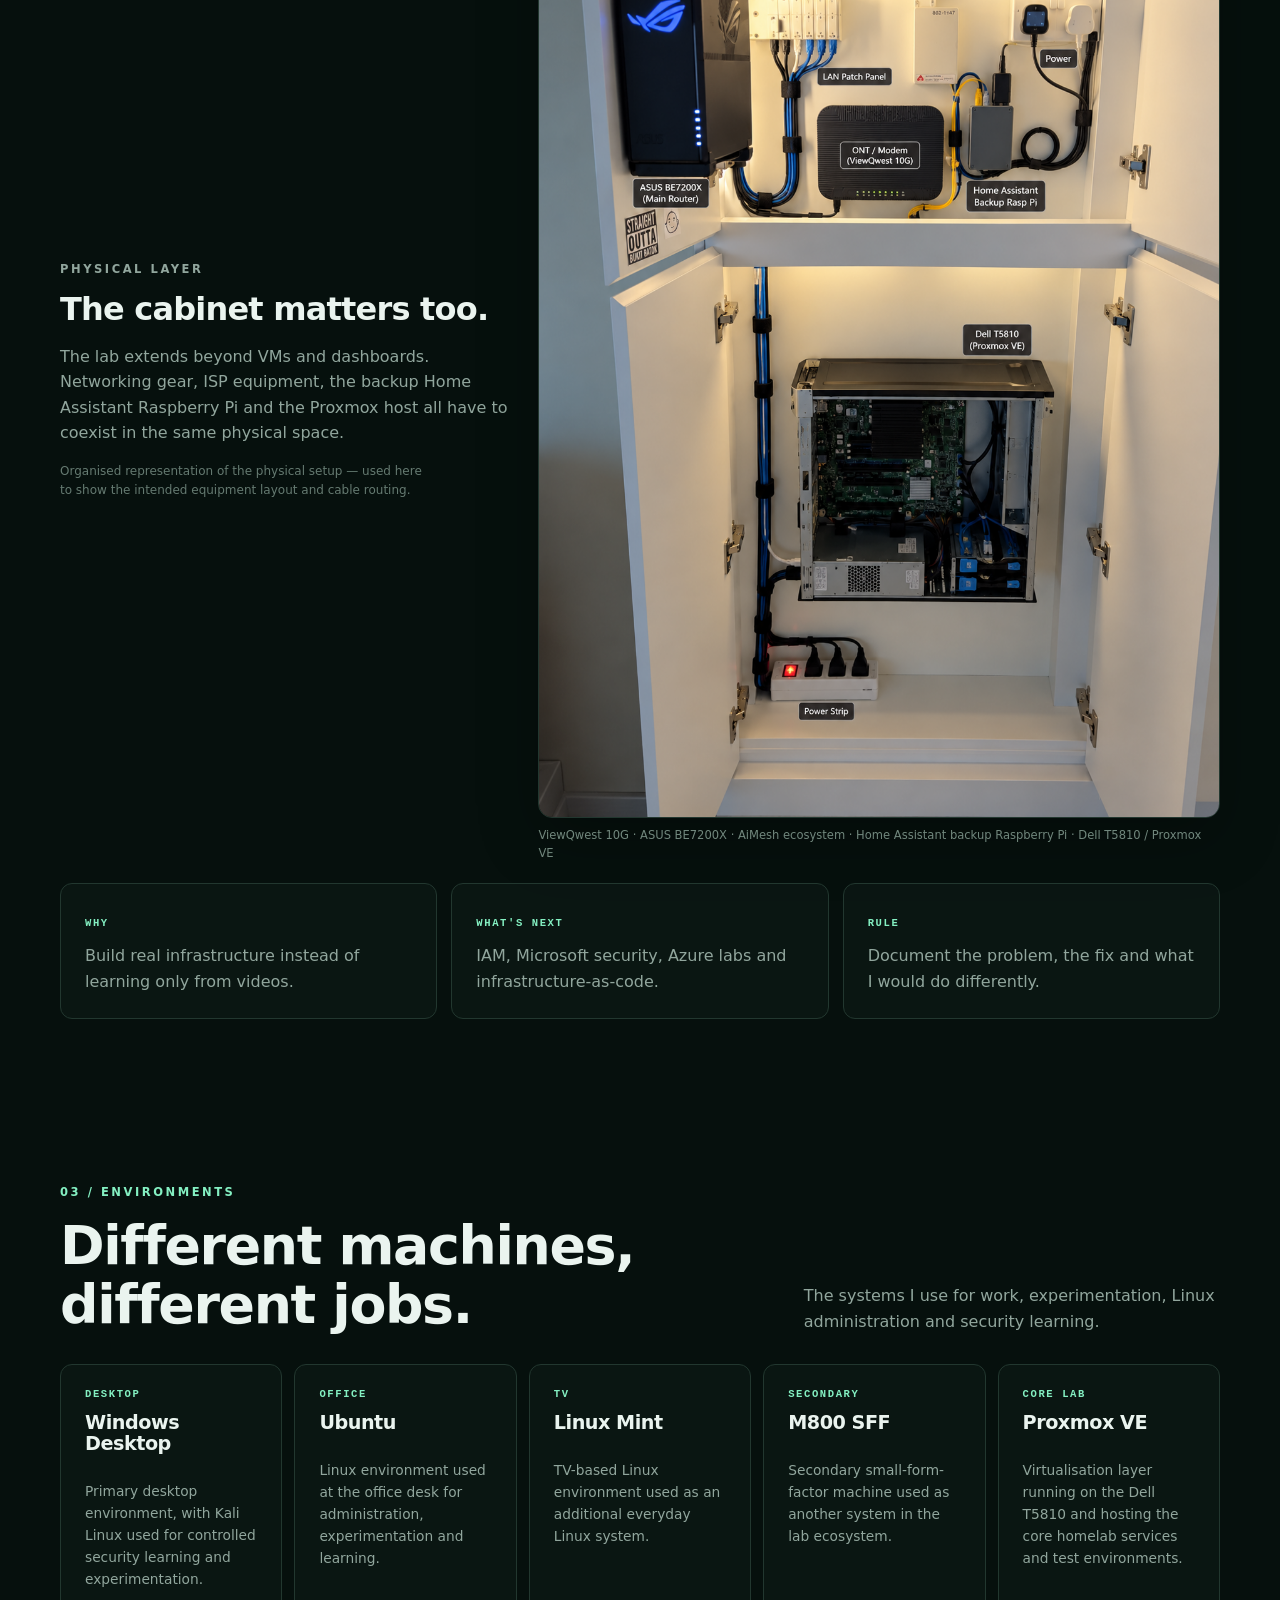
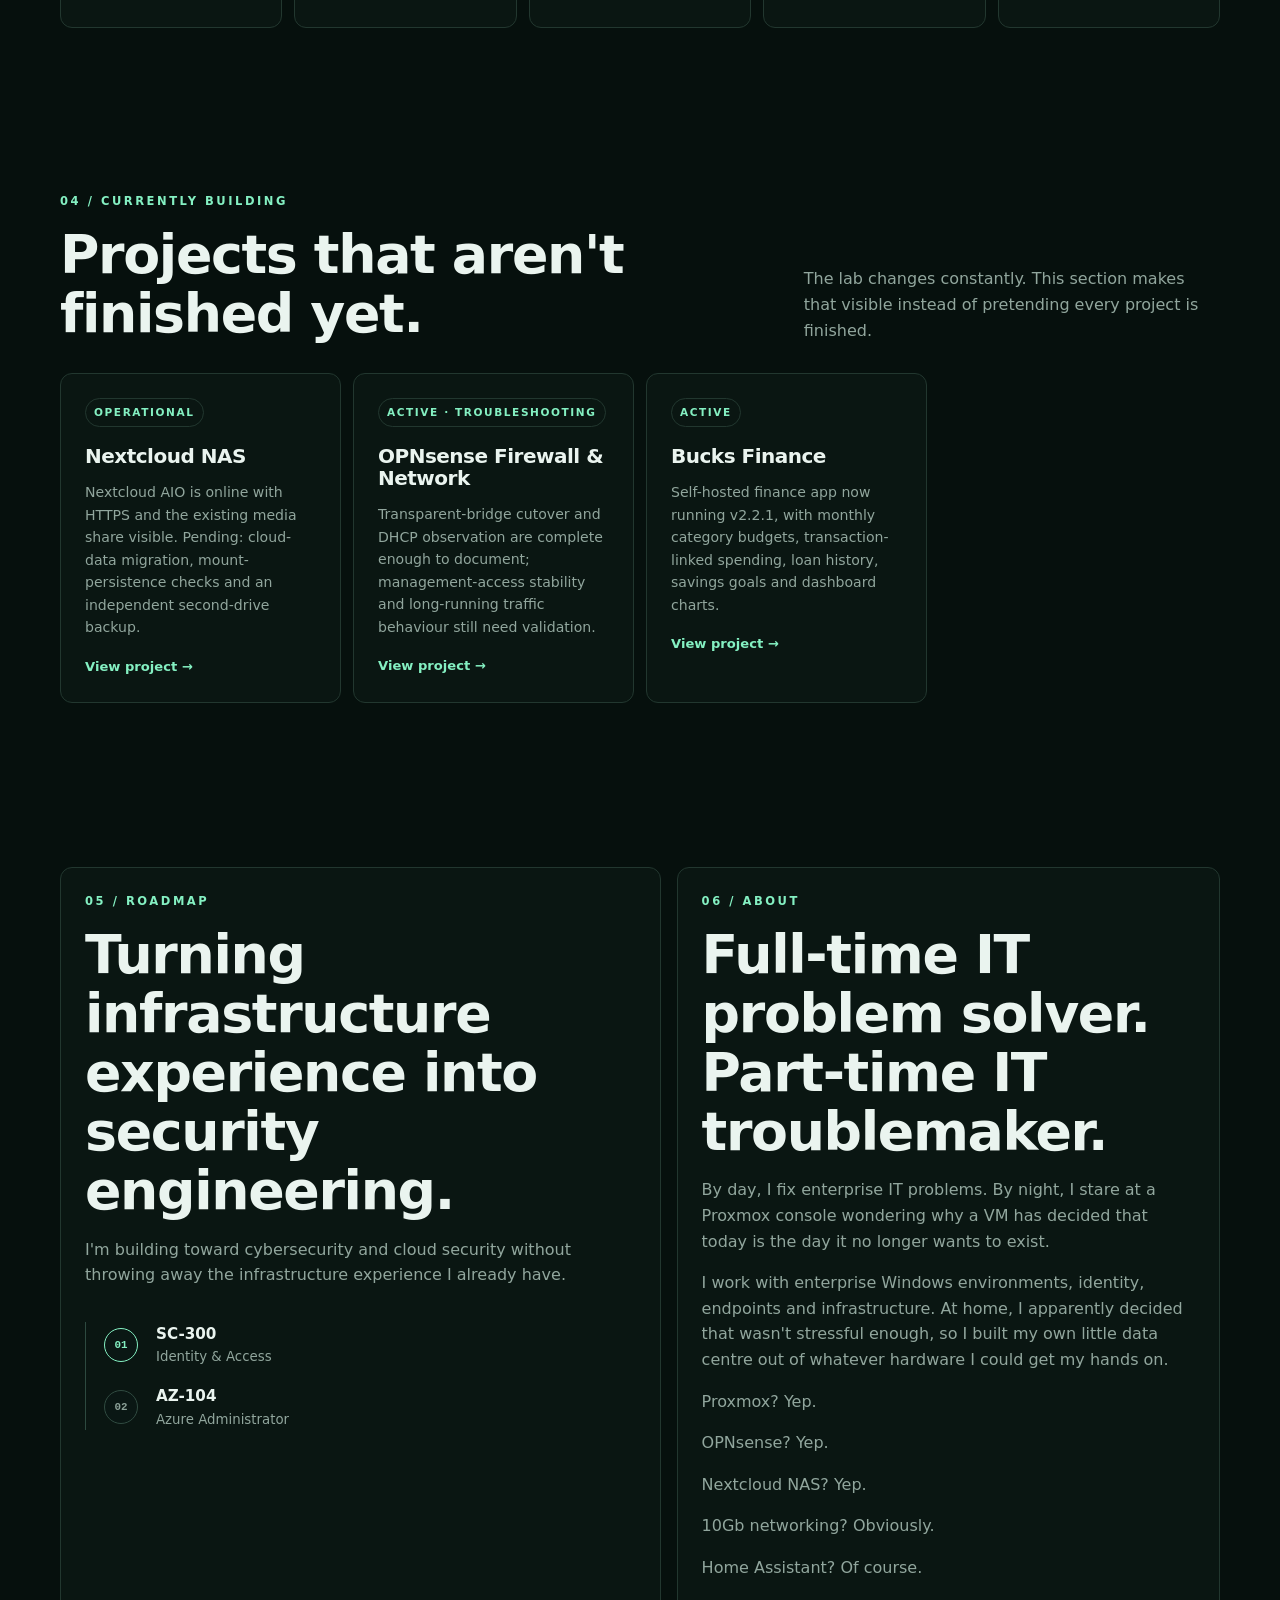
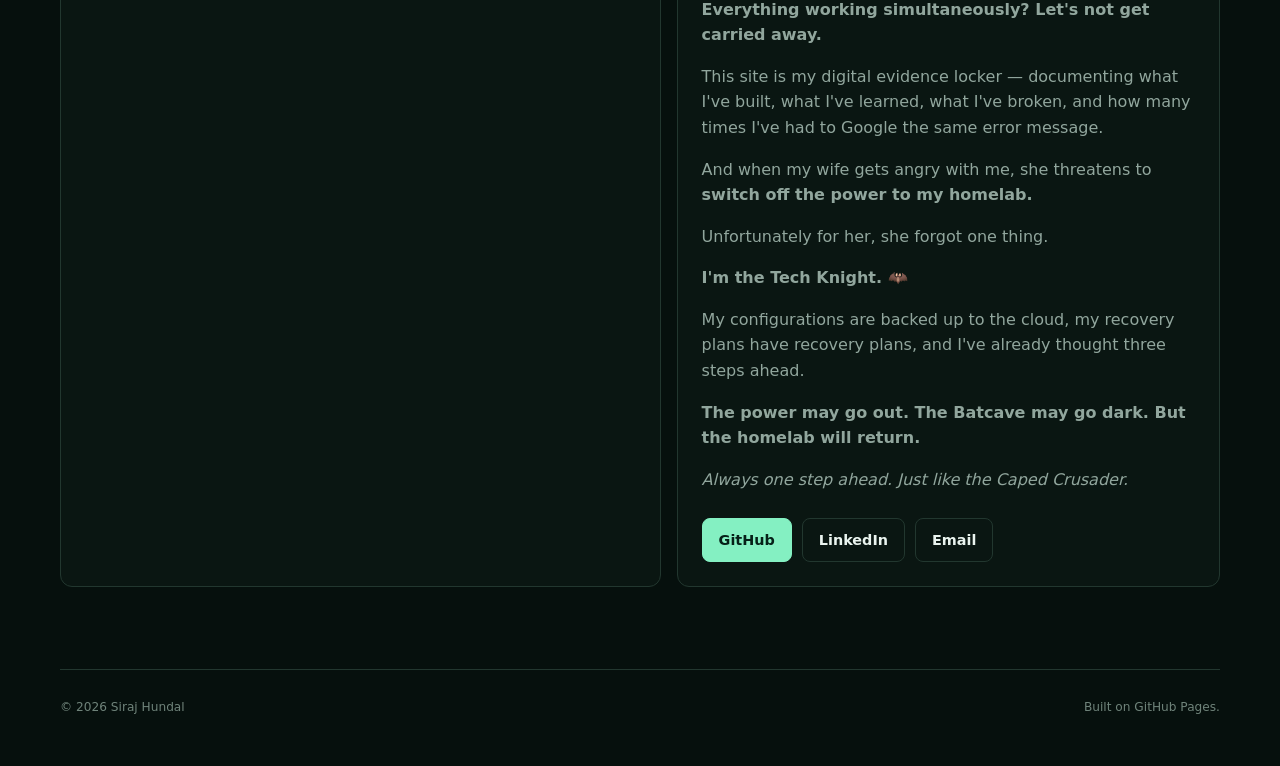
==== commit eb28ea26: "Update project portfolio with Bucks and current OPNsense status" ====
--- a/index.html
+++ b/index.html
@@ -120,13 +120,13 @@
           <a class="text-link" href="projects/10gb-network.html">View project →</a>
         </article>
 
-        <article class="project-card" data-category="smart-home">
-          <div class="card-top"><span class="status exploring">EXPLORING</span><span class="project-number">06</span></div>
-          <div class="project-icon">⌘</div>
-          <h3>Local Smart Home Solutions</h3>
-          <p>Singapore-focused Home Assistant service concept covering local control, device integration, automation, dashboards and support.</p>
-          <div class="tags"><span>Home Assistant</span><span>Zigbee</span><span>Matter</span><span>IoT</span></div>
-          <a class="text-link" href="projects/smart-home-solutions.html">View project →</a>
+        <article class="project-card" data-category="software infrastructure">
+          <div class="card-top"><span class="status active">ACTIVE</span><span class="project-number">06</span></div>
+          <div class="project-icon">₿</div>
+          <h3>Bucks Finance</h3>
+          <p>A self-hosted personal finance app with monthly budgets, categorised transactions, loan tracking, savings goals and a chart-driven overview.</p>
+          <div class="tags"><span>FastAPI</span><span>PostgreSQL</span><span>Docker</span><span>Finance</span></div>
+          <a class="text-link" href="projects/bucks-finance.html">View project →</a>
         </article>
 
         <div class="project-divider" data-category="external"><span>EXTERNAL CLIENT PROJECTS</span></div>
@@ -258,10 +258,9 @@
         <p class="section-intro">The lab changes constantly. This section makes that visible instead of pretending every project is finished.</p>
       </div>
       <div class="current-grid current-grid-3">
-        <article class="current-card"><span class="status active">OPERATIONAL</span><h3>Nextcloud NAS</h3><p>Nextcloud AIO is online with HTTPS and the existing 4TB media share visible. Pending: OneDrive and Google Drive migration, mount persistence checks and a second 4TB backup drive.</p></article>
-        <article class="current-card"><span class="status active">ACTIVE</span><h3>10Gb Network</h3><p>Continuing to improve multi-gig connectivity, routing and troubleshooting across the home environment.</p></article>
-        <article class="current-card"><span class="status active">ACTIVE</span><h3>Home Assistant Infrastructure</h3><p>Maintaining the primary HA environment on Proxmox and the Raspberry Pi backup path.</p></article>
-      </div>
+        <article class="current-card"><span class="status active">OPERATIONAL</span><h3>Nextcloud NAS</h3><p>Nextcloud AIO is online with HTTPS and the existing media share visible. Pending: cloud-data migration, mount-persistence checks and an independent second-drive backup.</p><a class="text-link" href="projects/truenas.html">View project →</a></article>
+        <article class="current-card"><span class="status active">ACTIVE · TROUBLESHOOTING</span><h3>OPNsense Firewall & Network</h3><p>Transparent-bridge cutover and DHCP observation are complete enough to document; management-access stability and long-running traffic behaviour still need validation.</p><a class="text-link" href="projects/opnsense.html">View project →</a></article>
+        <article class="current-card"><span class="status active">ACTIVE</span><h3>Bucks Finance</h3><p>Self-hosted finance app now running v2.2.1, with monthly category budgets, transaction-linked spending, loan history, savings goals and dashboard charts.</p><a class="text-link" href="projects/bucks-finance.html">View project →</a></article>
     </section>
 
     <section class="section container split-section" id="roadmap">
@@ -305,6 +304,6 @@
     <span>© 2026 Siraj Hundal</span>
     <span>Built on GitHub Pages.</span>
   </footer>
-  <script src="script.js"></script>
+  <script src="script.js?v=batman2"></script>
 </body>
 </html>
